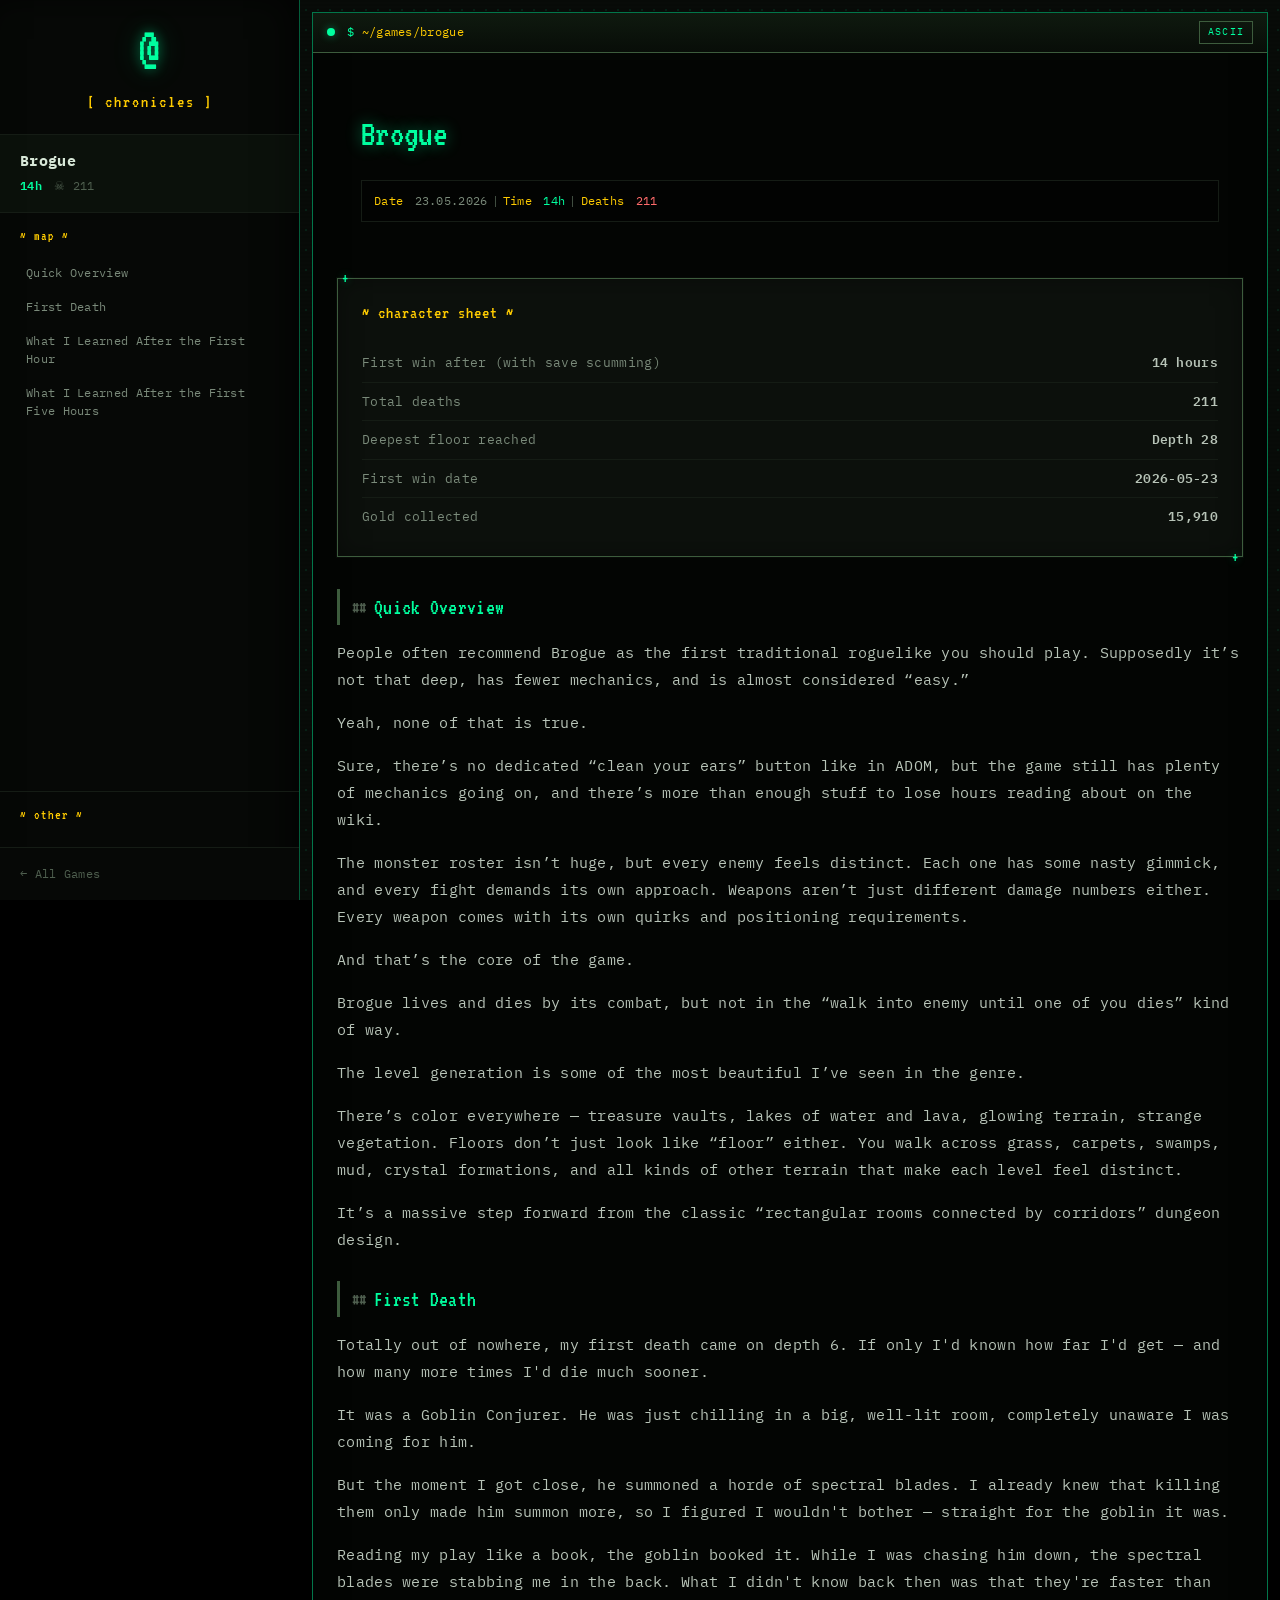
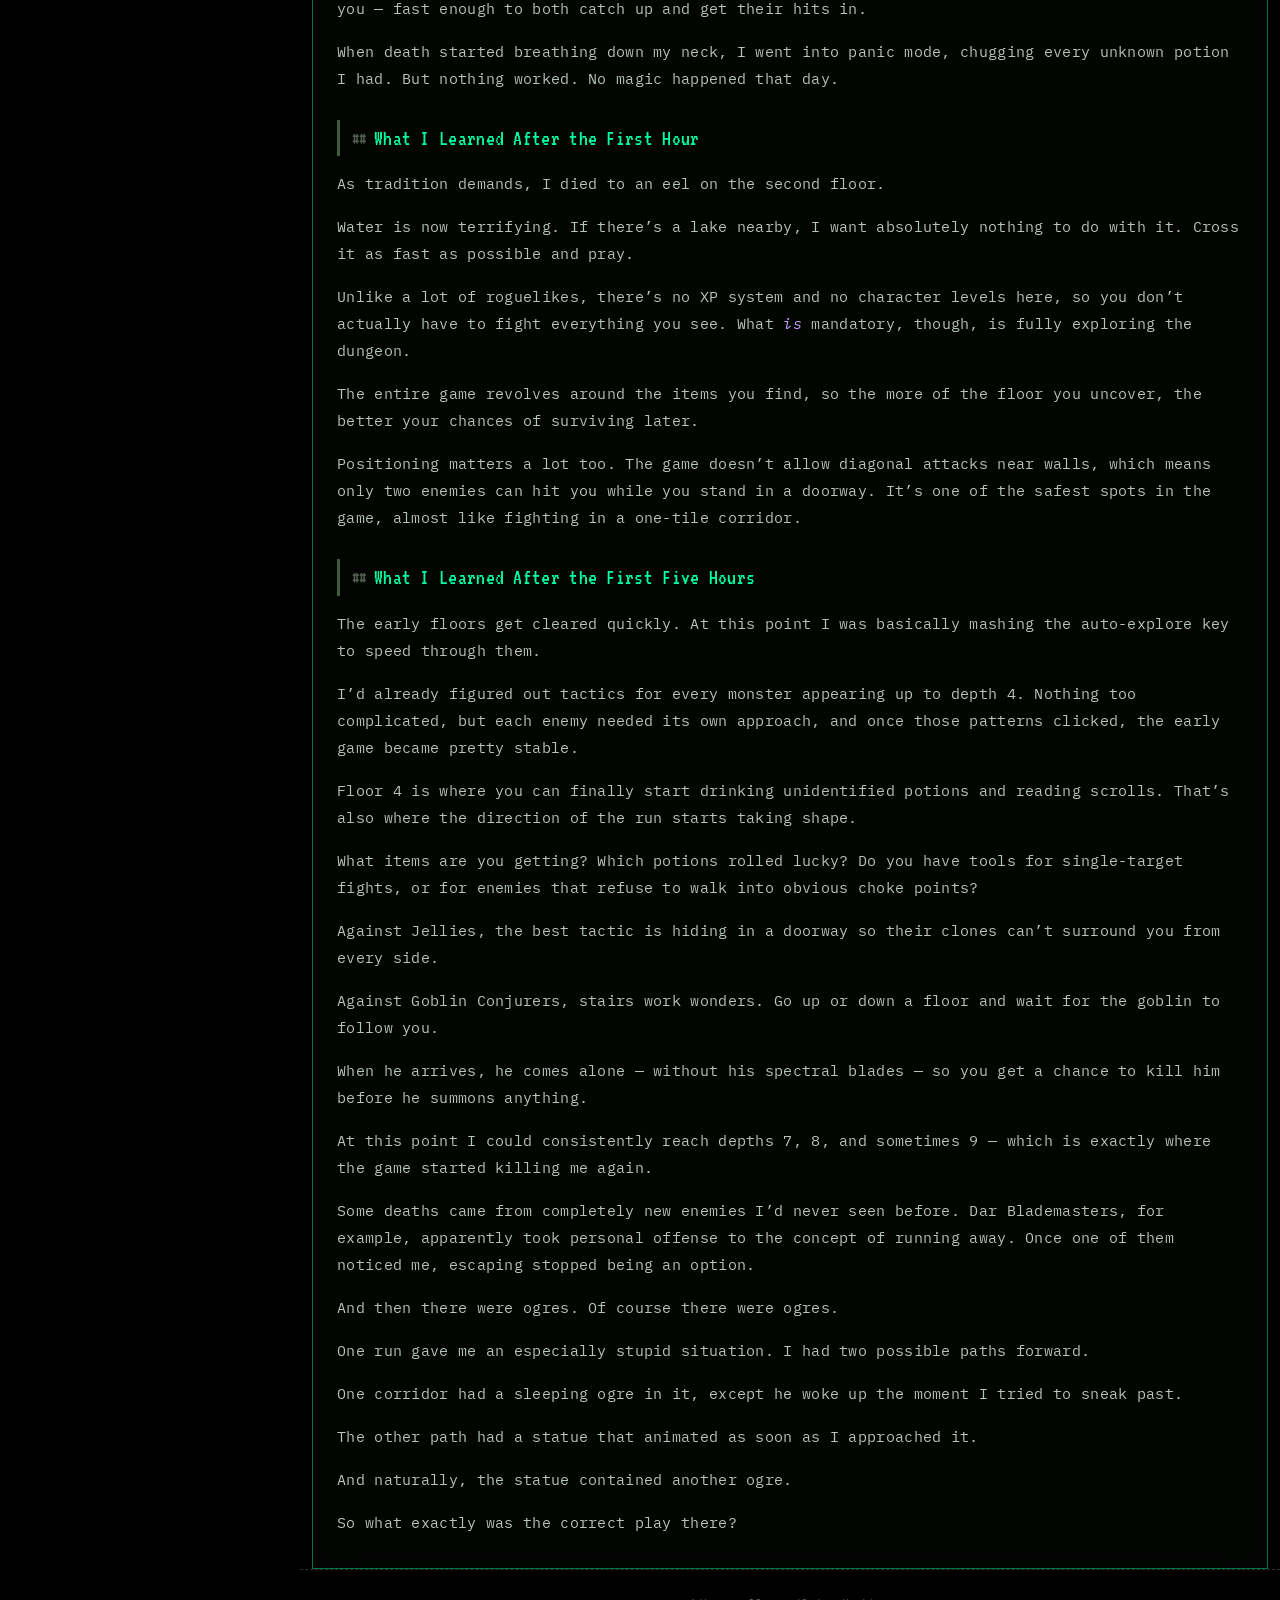
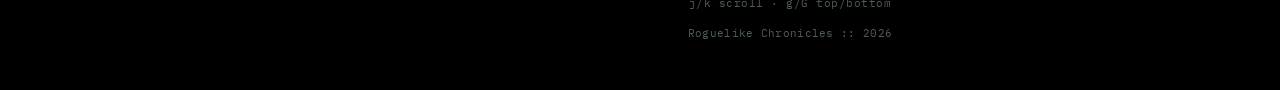
==== games/brogue.html @ bf222cfb "deploy: 959179154bfef18f6822311f9e8035ecf677b3e8" ====
<!DOCTYPE html>
<html lang="en">
<head>
  <meta charset="UTF-8">
  <meta name="viewport" content="width=device-width, initial-scale=1.0">
  <title>Brogue — Roguelike Chronicles</title>
  <link rel="stylesheet" href="https://fonts.googleapis.com/css2?family=IBM+Plex+Mono:wght@400;500;600&family=VT323&display=swap">
  <script async src="https://www.googletagmanager.com/gtag/js?id=G-BKC3J0J8XS"></script>
  <script>
    window.dataLayer = window.dataLayer || [];
    function gtag(){dataLayer.push(arguments);}
    gtag('js', new Date());
    gtag('config', 'G-BKC3J0J8XS');
  </script>
  <style>
/* =============================================
   Roguelike Chronicles — terminal / ASCII theme
   ============================================= */

:root {
  --bg-primary: #080b08;
  --bg-secondary: #0f140f;
  --bg-sidebar: #060806;
  --bg-card: #0c100c;
  --bg-hover: #141a14;
  --bg-active: #101510;

  --phosphor-green: #00ff9f;
  --phosphor-amber: #ffcc00;
  --phosphor-red: #ff6b6b;
  --phosphor-cyan: #5ee7ff;
  --phosphor-purple: #c9a0ff;

  --accent-green: var(--phosphor-green);
  --accent-amber: var(--phosphor-amber);
  --accent-red: var(--phosphor-red);
  --accent-cyan: var(--phosphor-cyan);
  --accent-purple: var(--phosphor-purple);

  --text-primary: #b8c4b8;
  --text-secondary: #7a8a7a;
  --text-muted: #4f5f4f;
  --text-bright: #d8e8d8;

  --border-color: #2a3a2a;
  --border-bright: #3d5c3d;
  --border-subtle: #151c15;

  --floor-dot: rgba(0, 255, 159, 0.09);
  --glow-green: rgba(0, 255, 159, 0.45);
  --glow-amber: rgba(255, 204, 0, 0.35);

  --font-mono: 'IBM Plex Mono', 'Courier New', Courier, monospace;
  --font-terminal: 'VT323', 'Courier New', Courier, monospace;

  --sidebar-width: 300px;
}

*, *::before, *::after { box-sizing: border-box; }

html { scroll-behavior: smooth; }

body.roguelike-terminal {
  margin: 0;
  padding: 0;
  background: #000;
  color: var(--text-primary);
  font-family: var(--font-mono);
  font-size: 15px;
  line-height: 1.65;
  letter-spacing: 0.02em;
  min-height: 100vh;
  overflow-x: hidden;
}

/* Тайловый пол «.» на фоне основной области */
.dungeon-floor {
  position: fixed;
  inset: 0;
  left: var(--sidebar-width);
  pointer-events: none;
  z-index: 0;
  background-color: var(--bg-primary);
  background-image: radial-gradient(circle, var(--floor-dot) 1px, transparent 1px);
  background-size: 12px 20px;
}

.crt-scanlines {
  position: fixed;
  inset: 0;
  left: var(--sidebar-width);
  pointer-events: none;
  z-index: 1;
  opacity: 0.07;
  background: repeating-linear-gradient(
    0deg,
    transparent,
    transparent 2px,
    rgba(0, 0, 0, 0.45) 2px,
    rgba(0, 0, 0, 0.45) 4px
  );
}

@media (prefers-reduced-motion: reduce) {
  .crt-scanlines { display: none; }
}

a {
  color: var(--accent-green);
  text-decoration: none;
  transition: color 0.2s ease;
}

a:hover { color: var(--accent-cyan); text-decoration: underline; }

::selection {
  background: rgba(126, 231, 135, 0.25);
  color: var(--text-bright);
}

:focus-visible {
  outline: 2px solid var(--accent-green);
  outline-offset: 2px;
}

.app {
  position: relative;
  z-index: 2;
  display: flex;
  min-height: 100vh;
}

/* ═══ Главный «экран терминала» ═══ */
.terminal-screen {
  flex: 1;
  align-self: stretch;
  display: flex;
  flex-direction: column;
  margin: 12px 12px 0;
  width: auto;
  max-width: none;
  border: 1px solid rgba(0, 255, 159, 0.45);
  box-shadow:
    inset 0 0 32px rgba(0, 0, 0, 0.55);
  background: #030503;
}

.terminal-titlebar {
  display: flex;
  align-items: center;
  gap: 12px;
  padding: 8px 14px;
  background: linear-gradient(180deg, #0f1a0f 0%, #080d08 100%);
  border-bottom: 1px solid var(--border-bright);
  font-family: var(--font-mono);
  font-size: 12px;
  color: var(--text-secondary);
}

.tb-led {
  width: 8px;
  height: 8px;
  border-radius: 50%;
  background: var(--phosphor-green);
  box-shadow: 0 0 8px var(--glow-green);
  flex-shrink: 0;
}

.tb-title {
  flex: 1;
  color: var(--phosphor-amber);
  white-space: nowrap;
  overflow: hidden;
  text-overflow: ellipsis;
}

.tb-title::before {
  content: '$ ';
  color: var(--phosphor-green);
}

.tb-tag {
  padding: 2px 8px;
  border: 1px solid var(--border-bright);
  color: var(--phosphor-green);
  font-size: 10px;
  letter-spacing: 0.12em;
  text-transform: uppercase;
}

.terminal-body {
  flex: 1;
  padding: 0;
  overflow: hidden;
}

/* Вложенные панели (карточки, статы) */
.terminal-panel {
  position: relative;
  background: var(--bg-card);
  border: 1px solid var(--border-bright);
  border-radius: 0;
  box-shadow:
    inset 0 0 24px rgba(0, 0, 0, 0.35),
    0 0 0 1px var(--bg-primary);
}

.terminal-panel::before,
.terminal-panel::after {
  position: absolute;
  font-family: var(--font-terminal);
  font-size: 16px;
  line-height: 1;
  color: var(--accent-green);
  text-shadow: 0 0 8px var(--glow-green);
  pointer-events: none;
  user-select: none;
}

.terminal-panel::before {
  content: '+';
  top: -1px;
  left: 4px;
  transform: translateY(-50%);
}

.terminal-panel::after {
  content: '+';
  bottom: -1px;
  right: 4px;
  transform: translateY(50%);
}

/* =============================================
   SIDEBAR
   ============================================= */

.sidebar {
  width: var(--sidebar-width);
  min-height: 100vh;
  background: var(--bg-sidebar);
  border-right: 1px solid rgba(0, 255, 159, 0.35);
  box-shadow: inset -12px 0 32px rgba(0, 0, 0, 0.55);
  display: flex;
  flex-direction: column;
  position: fixed;
  top: 0;
  left: 0;
  bottom: 0;
  z-index: 100;
  overflow-y: auto;
  overflow-x: hidden;
  min-width: 0;
}

/* Flex-дети не должны раздувать сайдбар по ширине */
.sidebar > * {
  min-width: 0;
  max-width: 100%;
}

.sidebar::-webkit-scrollbar { width: 4px; }
.sidebar::-webkit-scrollbar-track { background: transparent; }
.sidebar::-webkit-scrollbar-thumb { background: var(--border-color); border-radius: 2px; }

/* Sidebar Header */
.sidebar-header {
  padding: 24px 20px 16px;
  border-bottom: 1px solid var(--border-subtle);
  text-align: center;
}

.logo {
  display: inline-flex;
  align-items: center;
  justify-content: center;
  width: 1.2em;
  font-family: var(--font-terminal);
  font-size: 56px;
  font-weight: 400;
  color: var(--phosphor-green);
  text-decoration: none;
  line-height: 1;
  text-shadow:
    0 0 12px var(--glow-green),
    0 0 28px rgba(0, 255, 159, 0.25);
  transition: all 0.3s ease;
  cursor: pointer;
  user-select: none;
  -webkit-user-select: none;
  -webkit-user-drag: none;
  caret-color: transparent;
}

.logo:hover {
  color: var(--accent-cyan);
  text-shadow: 0 0 30px rgba(86, 212, 221, 0.5);
  text-decoration: none;
  transform: scale(1.05);
}

.subtitle {
  font-family: var(--font-terminal);
  font-size: 18px;
  color: var(--phosphor-amber);
  margin-top: 8px;
  letter-spacing: 2px;
  overflow-wrap: break-word;
}

/* =============================================
   SIDEBAR: CURRENT GAME (on game pages)
   ============================================= */

.sidebar-current-game {
  padding: 16px 20px;
  border-bottom: 1px solid var(--border-subtle);
  background: rgba(126, 231, 135, 0.04);
}

.current-game-title {
  font-size: 15px;
  font-weight: 700;
  color: var(--text-bright);
  margin-bottom: 6px;
  line-height: 1.3;
}

.current-game-meta {
  display: flex;
  align-items: center;
  gap: 12px;
  font-size: 12px;
}

.current-game-hours {
  font-weight: 600;
  font-variant-numeric: tabular-nums;
}

.current-game-hours.time-short { color: var(--accent-green); }
.current-game-hours.time-medium { color: var(--accent-amber); }
.current-game-hours.time-long { color: var(--accent-red); }

.current-game-deaths {
  color: var(--text-muted);
  font-variant-numeric: tabular-nums;
}

/* =============================================
   SIDEBAR: TABLE OF CONTENTS
   ============================================= */

.sidebar-toc {
  flex: 1;
  padding: 12px 0;
  min-height: 0;
  overflow-x: hidden;
}

.toc-label,
.other-games-label,
.all-games-label {
  padding: 0 20px;
  font-family: var(--font-terminal);
  font-size: 14px;
  color: var(--accent-amber);
  letter-spacing: 1px;
  margin-bottom: 8px;
}

.sidebar-toc ul,
.sidebar-other-games ul,
.sidebar-all-games ul {
  list-style: none;
  margin: 0;
  padding: 0;
}

.toc-link {
  display: block;
  padding: 8px 20px 8px 24px;
  color: var(--text-secondary);
  text-decoration: none;
  font-size: 12px;
  line-height: 1.5;
  border-left: 2px solid transparent;
  transition: all 0.2s ease;
  position: relative;
  overflow-wrap: break-word;
  word-break: break-word;
}

.toc-link::before {
  content: '>';
  position: absolute;
  left: 10px;
  opacity: 0;
  color: var(--accent-green);
  font-size: 11px;
  font-family: var(--font-terminal);
  transition: opacity 0.2s ease;
}

.toc-link:hover {
  background: var(--bg-hover);
  color: var(--text-primary);
  text-decoration: none;
}

.toc-link:hover::before { opacity: 0.5; }

.toc-link.active {
  background: var(--bg-hover);
  color: var(--accent-green);
  border-left-color: var(--accent-green);
}

.toc-link.active::before { opacity: 1; }

/* =============================================
   SIDEBAR: OTHER GAMES
   ============================================= */

.sidebar-other-games {
  padding: 12px 0;
  border-top: 1px solid var(--border-subtle);
  overflow-x: hidden;
}

.nav-game-link {
  display: flex;
  align-items: center;
  justify-content: space-between;
  gap: 8px;
  padding: 8px 20px;
  color: var(--text-secondary);
  text-decoration: none;
  font-size: 12px;
  transition: all 0.2s ease;
  border-left: 2px solid transparent;
  min-width: 0;
  max-width: 100%;
}

.nav-game-link:hover {
  background: var(--bg-hover);
  color: var(--text-primary);
  text-decoration: none;
}

.nav-game-title {
  flex: 1;
  min-width: 0;
  overflow: hidden;
  text-overflow: ellipsis;
  white-space: nowrap;
}

.nav-game-hours {
  flex-shrink: 0;
  font-size: 11px;
  color: var(--text-muted);
  font-variant-numeric: tabular-nums;
}

/* =============================================
   SIDEBAR: ALL GAMES (index page)
   ============================================= */

.sidebar-all-games {
  flex: 1;
  padding: 12px 0;
  min-height: 0;
  overflow-x: hidden;
}

.nav-game-link::before {
  content: '· ';
  color: var(--text-muted);
  font-family: var(--font-terminal);
}

.nav-game-link:hover::before {
  content: '> ';
  color: var(--accent-green);
}

/* =============================================
   SIDEBAR FOOTER
   ============================================= */

.sidebar-footer {
  padding: 16px 20px;
  border-top: 1px solid var(--border-subtle);
  background: var(--bg-sidebar);
}

.back-link {
  display: block;
  color: var(--text-muted);
  font-size: 12px;
  transition: color 0.2s ease;
}

.back-link:hover {
  color: var(--accent-green);
  text-decoration: none;
}

.total-hours {
  display: flex;
  align-items: center;
  justify-content: space-between;
  font-size: 12px;
  flex-wrap: wrap;
  gap: 4px;
}

.total-label {
  color: var(--text-muted);
  text-transform: uppercase;
  letter-spacing: 1px;
}

.total-value {
  color: var(--accent-amber);
  font-weight: 600;
  font-variant-numeric: tabular-nums;
}

.total-deaths {
  color: var(--text-muted);
  font-size: 11px;
  margin-left: auto;
}

/* =============================================
   MAIN CONTENT
   ============================================= */

.main {
  flex: 1;
  margin-left: var(--sidebar-width);
  min-height: 100vh;
  min-width: 0;
  display: flex;
  flex-direction: column;
  align-items: stretch;
  padding-bottom: 16px;
}

/* =============================================
   INDEX PAGE
   ============================================= */

.main-index,
.main {
  background: transparent;
}

.index-container {
  width: 100%;
  padding: 28px 24px 32px;
}

.index-header {
  text-align: center;
  margin-bottom: 32px;
}

.hero-ascii {
  display: flex;
  flex-direction: column;
  align-items: center;
  gap: 16px;
  margin-bottom: 20px;
}

.ascii-dungeon {
  margin: 0;
  padding: 14px 16px;
  font-family: var(--font-mono);
  font-size: 12px;
  line-height: 1.2;
  white-space: pre;
  text-align: left;
  color: var(--text-muted);
  background: #000;
  border: 1px solid var(--border-bright);
  box-shadow: inset 0 0 20px rgba(0, 255, 159, 0.04);
}

.index-header h1 {
  font-family: var(--font-terminal);
  font-size: 42px;
  font-weight: 400;
  color: var(--phosphor-green);
  margin: 0;
  text-shadow: 0 0 16px var(--glow-green);
}

.index-subtitle {
  font-family: var(--font-terminal);
  font-size: 22px;
  color: var(--phosphor-amber);
  margin: 0 0 28px 0;
  text-shadow: 0 0 12px var(--glow-amber);
}

.section-heading {
  font-family: var(--font-terminal);
  font-size: 24px;
  font-weight: 400;
  color: var(--phosphor-amber);
  text-align: center;
  margin: 0 0 20px;
  letter-spacing: 2px;
  text-shadow: 0 0 10px var(--glow-amber);
}

.index-stats {
  display: flex;
  justify-content: center;
  gap: 32px;
}

.index-stat {
  text-align: center;
  padding: 12px 20px;
  border: 1px solid var(--border-subtle);
  background: rgba(0, 0, 0, 0.25);
  min-width: 88px;
}

.index-stat-value {
  display: block;
  font-family: var(--font-terminal);
  font-size: 40px;
  color: var(--accent-green);
  line-height: 1.1;
  text-shadow: 0 0 12px var(--glow-green);
}

.index-stat-label {
  font-family: var(--font-terminal);
  font-size: 14px;
  color: var(--accent-amber);
  letter-spacing: 1px;
}

/* Games Grid */
.games-grid {
  display: grid;
  grid-template-columns: 1fr;
  gap: 16px;
}

/* Game Card */
.game-card {
  display: block;
  padding: 24px;
  text-decoration: none;
  color: inherit;
  transition: all 0.25s ease;
  opacity: 0;
  transform: translateY(12px);
  animation: fadeInUp 0.5s ease forwards;
}

.game-card:nth-child(1) { animation-delay: 0.05s; }
.game-card:nth-child(2) { animation-delay: 0.1s; }
.game-card:nth-child(3) { animation-delay: 0.15s; }
.game-card:nth-child(4) { animation-delay: 0.2s; }
.game-card:nth-child(5) { animation-delay: 0.25s; }

@keyframes fadeInUp {
  to { opacity: 1; transform: translateY(0); }
}

.game-card:hover {
  border-color: var(--accent-green);
  box-shadow:
    inset 0 0 20px rgba(95, 207, 95, 0.06),
    0 0 12px rgba(95, 207, 95, 0.12);
  transform: translateY(-1px);
  text-decoration: none;
}

.game-card-header {
  display: flex;
  align-items: center;
  justify-content: space-between;
  margin-bottom: 8px;
}

.game-card-title {
  font-size: 18px;
  font-weight: 700;
  color: var(--text-bright);
  margin: 0;
}

.game-card-meta {
  display: flex;
  align-items: center;
  gap: 12px;
}

.game-card-hours {
  padding: 2px 8px;
  border: 1px solid var(--border-color);
  border-radius: 0;
  font-size: 11px;
  font-family: var(--font-terminal);
  font-weight: 600;
  font-variant-numeric: tabular-nums;
}

.game-card-hours.time-short {
  background: rgba(126, 231, 135, 0.1);
  color: var(--accent-green);
}

.game-card-hours.time-medium {
  background: rgba(255, 166, 87, 0.1);
  color: var(--accent-amber);
}

.game-card-hours.time-long {
  background: rgba(255, 123, 114, 0.15);
  color: var(--accent-red);
}

.game-card-deaths {
  font-size: 12px;
  color: var(--text-muted);
}

.game-card-date {
  font-size: 11px;
  color: var(--text-muted);
  margin-bottom: 12px;
}

.game-card-preview {
  font-size: 13px;
  color: var(--text-secondary);
  line-height: 1.7;
  margin: 0 0 16px 0;
}

.game-card-footer {
  display: flex;
  justify-content: flex-end;
}

.game-card-link {
  font-size: 12px;
  color: var(--accent-green);
  font-weight: 600;
}

.game-card:hover .game-card-link {
  color: var(--accent-cyan);
}

/* =============================================
   GAME PAGE
   ============================================= */

.article-page {
  width: 100%;
  padding: 28px 24px 16px;
}

.article-page-header {
  margin-bottom: 32px;
  padding: 24px;
}

.article-page-header h1 {
  font-family: var(--font-terminal);
  font-size: 36px;
  font-weight: 400;
  color: var(--accent-green);
  margin: 0 0 16px 0;
  text-shadow: 0 0 16px var(--glow-green);
}

/* Строка статуса в духе NetHack / Brogue */
.status-bar {
  display: flex;
  flex-wrap: wrap;
  align-items: center;
  gap: 8px 4px;
  padding: 10px 12px;
  font-family: var(--font-mono);
  font-size: 12px;
  background: rgba(0, 0, 0, 0.45);
  border: 1px solid var(--border-subtle);
  color: var(--text-secondary);
}

.status-key {
  color: var(--accent-amber);
  margin-right: 4px;
}

.status-sep {
  color: var(--text-muted);
  user-select: none;
}

.status-item.time-short { color: var(--accent-green); }
.status-item.time-medium { color: var(--accent-amber); }
.status-item.time-long { color: var(--accent-red); }
.status-item.status-danger { color: var(--accent-red); }

/* =============================================
   STATISTICS TABLE
   ============================================= */

.stats-section {
  margin-bottom: 32px;
  padding: 20px 24px;
}

.stats-title {
  font-family: var(--font-terminal);
  font-size: 18px;
  font-weight: 400;
  color: var(--accent-amber);
  margin: 0 0 16px 0;
  letter-spacing: 1px;
}

.stats-table {
  width: 100%;
  border-collapse: collapse;
  font-size: 13px;
}

.stats-table tbody tr {
  border-bottom: 1px solid var(--border-subtle);
}

.stats-table tbody tr:last-child {
  border-bottom: none;
}

.stat-metric {
  padding: 8px 0;
  color: var(--text-secondary);
  width: 45%;
}

.stat-value {
  padding: 8px 0;
  text-align: right;
  font-weight: 600;
  font-variant-numeric: tabular-nums;
}

.stat-value.val-normal { color: var(--text-primary); }
.stat-value.val-success { color: var(--accent-green); }
.stat-value.val-danger { color: var(--accent-red); }

/* =============================================
   ARTICLE CONTENT
   ============================================= */

.article-content {
  color: var(--text-primary);
}

.article-content h1 {
  font-size: 22px;
  color: var(--text-bright);
  margin: 32px 0 16px;
  padding-bottom: 8px;
  border-bottom: 1px solid var(--border-subtle);
  scroll-margin-top: 24px;
}

.article-content h2 {
  font-family: var(--font-terminal);
  font-size: 22px;
  font-weight: 400;
  color: var(--accent-green);
  margin: 28px 0 14px;
  scroll-margin-top: 24px;
  padding-left: 12px;
  border-left: 3px solid var(--border-bright);
}

.article-content h2::before {
  content: '## ';
  color: var(--text-muted);
  font-size: 0.85em;
}

.article-content h3 {
  font-size: 15px;
  color: var(--accent-amber);
  margin: 24px 0 12px;
  font-weight: 600;
}

.article-content h4 {
  font-size: 14px;
  color: var(--accent-cyan);
  margin: 20px 0 10px;
  font-weight: 600;
}

.article-content p {
  margin: 0 0 16px 0;
  line-height: 1.8;
}

.article-content strong { color: var(--text-bright); font-weight: 600; }
.article-content em { color: var(--accent-purple); font-style: italic; }

.article-content code {
  background: var(--bg-secondary);
  color: var(--accent-cyan);
  padding: 2px 6px;
  border-radius: 0;
  font-size: 13px;
  font-family: var(--font-mono);
  border: 1px solid var(--border-subtle);
}

.article-content pre {
  background: #040604;
  border: 1px solid var(--border-bright);
  border-radius: 0;
  padding: 16px 20px;
  margin: 20px 0;
  overflow-x: auto;
  box-shadow: inset 0 0 16px rgba(0, 0, 0, 0.5);
}

.article-content pre::before {
  content: ' ``` ';
  display: block;
  font-family: var(--font-terminal);
  font-size: 12px;
  color: var(--text-muted);
  margin-bottom: 8px;
  letter-spacing: 2px;
}

.article-content pre code {
  background: transparent;
  border: none;
  padding: 0;
  color: var(--text-primary);
  font-size: 13px;
  line-height: 1.6;
}

/* Блок цитаты — как строка message log */
.article-content blockquote {
  margin: 20px 0;
  padding: 12px 16px;
  border: none;
  border-left: 3px solid var(--accent-amber);
  background: rgba(0, 0, 0, 0.4);
  border-radius: 0;
  font-style: normal;
  color: var(--text-primary);
}

.article-content blockquote::before {
  content: '> ';
  color: var(--accent-amber);
  font-family: var(--font-terminal);
  font-size: 14px;
}

.article-content blockquote p { margin: 0; }

.article-content ul,
.article-content ol {
  margin: 16px 0;
  padding-left: 24px;
}

.article-content li { margin: 8px 0; }

.article-content ul {
  list-style: none;
  padding-left: 8px;
}

.article-content ul li::before {
  content: '· ';
  color: var(--accent-green);
  font-weight: bold;
}

.article-content ol li::marker {
  color: var(--accent-amber);
  font-family: var(--font-terminal);
}

.article-content img {
  max-width: 100%;
  height: auto;
  border-radius: 8px;
  border: 1px solid var(--border-color);
  margin: 20px 0;
}

.article-content hr {
  border: none;
  height: 1px;
  background: var(--border-color);
  margin: 32px 0;
  position: relative;
}

.article-content hr::after {
  content: '***';
  position: absolute;
  left: 50%;
  top: 50%;
  transform: translate(-50%, -50%);
  background: var(--bg-primary);
  padding: 0 16px;
  color: var(--text-muted);
  font-family: var(--font-mono);
  font-size: 12px;
  letter-spacing: 4px;
}

.article-content a {
  color: var(--accent-green);
  border-bottom: 1px dotted var(--accent-green);
  transition: all 0.2s ease;
}

.article-content a:hover {
  color: var(--accent-cyan);
  border-bottom-color: var(--accent-cyan);
}

/* Content tables (markdown tables in articles) */
.article-content table {
  width: 100%;
  border-collapse: collapse;
  margin: 20px 0;
  font-size: 13px;
  border: 1px solid var(--border-bright);
  border-radius: 0;
  overflow: hidden;
}

.article-content thead {
  background: var(--bg-secondary);
}

.article-content th {
  padding: 12px 16px;
  text-align: left;
  font-weight: 600;
  color: var(--accent-amber);
  border-bottom: 2px solid var(--border-color);
  font-size: 12px;
  text-transform: uppercase;
  letter-spacing: 0.5px;
}

.article-content td {
  padding: 10px 16px;
  border-bottom: 1px solid var(--border-subtle);
  color: var(--text-primary);
}

.article-content tbody tr:hover {
  background: rgba(126, 231, 135, 0.03);
}

.article-content tbody tr:last-child td {
  border-bottom: none;
}

/* =============================================
   SITE FOOTER
   ============================================= */

.site-footer {
  text-align: center;
  padding: 24px 32px 32px;
  color: var(--text-muted);
  font-size: 12px;
  border-top: 1px dashed var(--border-color);
  background: rgba(0, 0, 0, 0.25);
}

.footer-status {
  font-family: var(--font-terminal);
  font-size: 16px;
  color: var(--accent-amber);
  margin: 0 0 8px;
  animation: blink-more 1.2s step-end infinite;
}

@keyframes blink-more {
  50% { opacity: 0.35; }
}

@media (prefers-reduced-motion: reduce) {
  .footer-status { animation: none; }
}

.footer-hint {
  font-size: 11px;
  color: var(--text-muted);
  margin: 0 0 12px;
  letter-spacing: 0.5px;
}

.footer-copy {
  margin: 0;
  font-size: 11px;
}

.site-footer a {
  color: var(--text-secondary);
  border-bottom: 1px dotted var(--border-color);
}

.site-footer a:hover { color: var(--accent-green); }

/* =============================================
   MOBILE
   ============================================= */

@media (max-width: 768px) {
  :root { --sidebar-width: 100%; }

  .dungeon-floor,
  .crt-scanlines {
    left: 0;
  }

  .app { flex-direction: column; }

  .sidebar {
    position: relative;
    width: 100%;
    min-height: auto;
    max-height: 55vh;
    border-right: none;
    border-bottom: 1px solid var(--border-color);
  }

  .sidebar-header { padding: 16px; }
  .logo { font-size: 36px; }

  .main { margin-left: 0; }

  .terminal-screen {
    margin: 8px 8px 0;
  }

  .article-page,
  .index-container { padding: 20px 14px; }

  .ascii-dungeon { font-size: 10px; max-width: 100%; overflow-x: auto; }

  .index-stats { gap: 20px; }
  .index-stat-value { font-size: 28px; }
  .index-header h1 { font-size: 32px; }

  .article-page-header h1 { font-size: 22px; }

  .game-card { padding: 20px; }
  .game-card-header { flex-direction: column; align-items: flex-start; gap: 8px; }
}

  </style>
</head>
<body class="roguelike-terminal">
  <div class="dungeon-floor" aria-hidden="true"></div>
  <div class="crt-scanlines" aria-hidden="true"></div>
  <div class="app">
    <aside class="sidebar">
      <div class="sidebar-header">
        <a href="../index.html" class="logo" title="Roguelike Chronicles" aria-label="Roguelike Chronicles">@</a>
        <div class="subtitle">[ chronicles ]</div>
      </div>
      <div class="sidebar-current-game">
        <div class="current-game-title">Brogue</div>
        <div class="current-game-meta">
          <span class="current-game-hours time-short">14h</span>
          <span class="current-game-deaths">&#x2620; 211</span>
        </div>
      </div>
      <nav class="sidebar-toc">
        <div class="toc-label">~ map ~</div>
        <ul>
<li><a href="#quick-overview" class="toc-link" data-target="quick-overview">Quick Overview</a></li>
<li><a href="#first-death" class="toc-link" data-target="first-death">First Death</a></li>
<li><a href="#what-i-learned-after-the-first-hour" class="toc-link" data-target="what-i-learned-after-the-first-hour">What I Learned After the First Hour</a></li>
<li><a href="#what-i-learned-after-the-first-five-hours" class="toc-link" data-target="what-i-learned-after-the-first-five-hours">What I Learned After the First Five Hours</a></li>
        </ul>
      </nav>
      <nav class="sidebar-other-games">
        <div class="other-games-label">~ other ~</div>
        <ul>

        </ul>
      </nav>
      <div class="sidebar-footer">
        <a href="../index.html" class="back-link">&larr; All Games</a>
      </div>
    </aside>
    <main class="main">
      <div class="terminal-screen">
        <div class="terminal-titlebar">
          <span class="tb-led" aria-hidden="true"></span>
          <span class="tb-title">~/games/brogue</span>
          <span class="tb-tag">ASCII</span>
        </div>
        <div class="terminal-body">
      <div class="article-page">
        <header class="article-page-header">
          <h1>Brogue</h1>
          <div class="status-bar" role="status">
            <span class="status-item"><span class="status-key">Date</span> 23.05.2026</span>
            <span class="status-sep">|</span>
            <span class="status-item time-short"><span class="status-key">Time</span> 14h</span>
            <span class="status-sep">|</span>
            <span class="status-item status-danger"><span class="status-key">Deaths</span> 211</span>
          </div>
        </header>
        <div class="stats-section terminal-panel">
          <h2 class="stats-title">~ character sheet ~</h2>
<table class="stats-table">
<tbody>
<tr><td class="stat-metric">First win after (with save scumming)</td><td class="stat-value val-normal">14 hours</td></tr>
<tr><td class="stat-metric">Total deaths</td><td class="stat-value val-normal">211</td></tr>
<tr><td class="stat-metric">Deepest floor reached</td><td class="stat-value val-normal">Depth 28</td></tr>
<tr><td class="stat-metric">First win date</td><td class="stat-value val-normal">2026-05-23</td></tr>
<tr><td class="stat-metric">Gold collected</td><td class="stat-value val-normal">15,910</td></tr>
</tbody>
</table>
        </div>
        <div class="article-content">
<h2 id="quick-overview">Quick Overview</h2>

<p>People often recommend Brogue as the first traditional roguelike you should play. Supposedly it’s not that deep, has fewer mechanics, and is almost considered “easy.”</p>

<p>Yeah, none of that is true.</p>

<p>Sure, there’s no dedicated “clean your ears” button like in ADOM, but the game still has plenty of mechanics going on, and there’s more than enough stuff to lose hours reading about on the wiki.</p>

<p>The monster roster isn’t huge, but every enemy feels distinct. Each one has some nasty gimmick, and every fight demands its own approach. Weapons aren’t just different damage numbers either. Every weapon comes with its own quirks and positioning requirements.</p>

<p>And that’s the core of the game.</p>

<p>Brogue lives and dies by its combat, but not in the “walk into enemy until one of you dies” kind of way.</p>

<p>The level generation is some of the most beautiful I’ve seen in the genre.</p>

<p>There’s color everywhere — treasure vaults, lakes of water and lava, glowing terrain, strange vegetation. Floors don’t just look like “floor” either. You walk across grass, carpets, swamps, mud, crystal formations, and all kinds of other terrain that make each level feel distinct.</p>

<p>It’s a massive step forward from the classic “rectangular rooms connected by corridors” dungeon design.</p>

<h2 id="first-death">First Death</h2>

<p>Totally out of nowhere, my first death came on depth 6. If only I'd known how far I'd get — and how many more times I'd die much sooner.</p>

<p>It was a Goblin Conjurer. He was just chilling in a big, well-lit room, completely unaware I was coming for him.</p>

<p>But the moment I got close, he summoned a horde of spectral blades. I already knew that killing them only made him summon more, so I figured I wouldn't bother — straight for the goblin it was.</p>

<p>Reading my play like a book, the goblin booked it. While I was chasing him down, the spectral blades were stabbing me in the back. What I didn't know back then was that they're faster than you — fast enough to both catch up and get their hits in.</p>

<p>When death started breathing down my neck, I went into panic mode, chugging every unknown potion I had. But nothing worked. No magic happened that day.</p>

<h2 id="what-i-learned-after-the-first-hour">What I Learned After the First Hour</h2>

<p>As tradition demands, I died to an eel on the second floor.</p>

<p>Water is now terrifying. If there’s a lake nearby, I want absolutely nothing to do with it. Cross it as fast as possible and pray.</p>

<p>Unlike a lot of roguelikes, there’s no XP system and no character levels here, so you don’t actually have to fight everything you see. What <em>is</em> mandatory, though, is fully exploring the dungeon.</p>

<p>The entire game revolves around the items you find, so the more of the floor you uncover, the better your chances of surviving later.</p>

<p>Positioning matters a lot too. The game doesn’t allow diagonal attacks near walls, which means only two enemies can hit you while you stand in a doorway. It’s one of the safest spots in the game, almost like fighting in a one-tile corridor.</p>

<h2 id="what-i-learned-after-the-first-five-hours">What I Learned After the First Five Hours</h2>

<p>The early floors get cleared quickly. At this point I was basically mashing the auto-explore key to speed through them.</p>

<p>I’d already figured out tactics for every monster appearing up to depth 4. Nothing too complicated, but each enemy needed its own approach, and once those patterns clicked, the early game became pretty stable.</p>

<p>Floor 4 is where you can finally start drinking unidentified potions and reading scrolls. That’s also where the direction of the run starts taking shape.</p>

<p>What items are you getting? Which potions rolled lucky? Do you have tools for single-target fights, or for enemies that refuse to walk into obvious choke points?</p>

<p>Against Jellies, the best tactic is hiding in a doorway so their clones can’t surround you from every side.</p>

<p>Against Goblin Conjurers, stairs work wonders. Go up or down a floor and wait for the goblin to follow you.</p>

<p>When he arrives, he comes alone — without his spectral blades — so you get a chance to kill him before he summons anything.</p>

<p>At this point I could consistently reach depths 7, 8, and sometimes 9 — which is exactly where the game started killing me again.</p>

<p>Some deaths came from completely new enemies I’d never seen before. Dar Blademasters, for example, apparently took personal offense to the concept of running away. Once one of them noticed me, escaping stopped being an option.</p>

<p>And then there were ogres. Of course there were ogres.</p>

<p>One run gave me an especially stupid situation. I had two possible paths forward.</p>

<p>One corridor had a sleeping ogre in it, except he woke up the moment I tried to sneak past.</p>

<p>The other path had a statue that animated as soon as I approached it.</p>

<p>And naturally, the statue contained another ogre.</p>

<p>So what exactly was the correct play there?</p>
        </div>
        <div class="giscus">
          <script src="https://giscus.app/client.js"
                  data-repo="triplepointfive/roguelike-chronicles"
                  data-repo-id="R_kgDOSlrlag"
                  data-category="General"
                  data-category-id="DIC_kwDOSlrlas4C9rHT"
                  data-mapping="pathname"
                  data-strict="1"
                  data-reactions-enabled="1"
                  data-emit-metadata="0"
                  data-input-position="bottom"
                  data-theme="dark"
                  data-lang="en"
                  crossorigin="anonymous"
                  async>
          </script>
        </div>
      </div>
        </div>
      </div>
      <footer class="site-footer">
        <p class="footer-hint">j/k scroll · g/G top/bottom</p>
        <p class="footer-copy">Roguelike Chronicles :: 2026</p>
      </footer>
    </main>
  </div>
  <script>
/**
 * Roguelike Chronicles — Navigation & Scroll Spy
 * Handles table of contents highlighting and keyboard shortcuts
 */

(function() {
    'use strict';

    const tocLinks = document.querySelectorAll('.toc-link');
    const h2Elements = document.querySelectorAll('.article-content h2[id]');
    const sidebar = document.querySelector('.sidebar');
    const desktopSidebar = window.matchMedia('(min-width: 769px)');

    /**
     * Прокрутить пункт TOC только внутри сайдбара (не трогать window).
     * scrollIntoView() на мобилке тянет страницу к сайдбару вверху — отсюда «откат».
     */
    function scrollTocLinkInSidebar(link) {
        if (!sidebar || !desktopSidebar.matches) return;
        if (sidebar.scrollHeight <= sidebar.clientHeight) return;

        const linkRect = link.getBoundingClientRect();
        const sidebarRect = sidebar.getBoundingClientRect();

        if (linkRect.top < sidebarRect.top) {
            sidebar.scrollTop += linkRect.top - sidebarRect.top - 8;
        } else if (linkRect.bottom > sidebarRect.bottom) {
            sidebar.scrollTop += linkRect.bottom - sidebarRect.bottom + 8;
        }
    }

    /**
     * Update active TOC item based on scroll position
     */
    function updateActiveToc() {
        if (!h2Elements.length || !tocLinks.length) return;

        const scrollPos = window.scrollY + 80;

        let current = null;
        h2Elements.forEach(h2 => {
            const top = h2.getBoundingClientRect().top + window.scrollY;
            if (scrollPos >= top) {
                current = h2.id;
            }
        });

        tocLinks.forEach(link => {
            link.classList.remove('active');
            if (link.dataset.target === current) {
                link.classList.add('active');
                scrollTocLinkInSidebar(link);
            }
        });
    }

    /**
     * TOC link click — smooth scroll to section
     */
    tocLinks.forEach(link => {
        link.addEventListener('click', function(e) {
            const targetId = this.dataset.target;
            const target = document.getElementById(targetId);

            if (target) {
                e.preventDefault();
                const top = target.getBoundingClientRect().top + window.scrollY - 16;
                window.scrollTo({
                    top: top,
                    behavior: 'smooth'
                });
                history.pushState(null, null, '#' + targetId);
            }
        });
    });

    /**
     * Scroll spy
     */
    let scrollTimeout;
    window.addEventListener('scroll', function() {
        if (scrollTimeout) return;
        scrollTimeout = setTimeout(() => {
            updateActiveToc();
            scrollTimeout = null;
        }, 50);
    }, { passive: true });

    /**
     * Handle initial hash on page load
     */
    function handleHash() {
        const hash = window.location.hash.slice(1);
        if (hash) {
            const target = document.getElementById(hash);
            if (target) {
                setTimeout(() => {
                    const top = target.getBoundingClientRect().top + window.scrollY - 16;
                    window.scrollTo({ top: top, behavior: 'instant' });
                    updateActiveToc();
                }, 100);
            }
        }
    }
    handleHash();

    /**
     * Keyboard navigation (vim-style) — только не на сенсорных устройствах без клавиатуры
     */
    if (!window.matchMedia('(hover: none) and (pointer: coarse)').matches) {
        document.addEventListener('keydown', function(e) {
            if (e.target.tagName === 'INPUT' || e.target.tagName === 'TEXTAREA') return;

            switch(e.key) {
                case 'j':
                    e.preventDefault();
                    window.scrollBy({ top: 40, behavior: 'smooth' });
                    break;
                case 'k':
                    e.preventDefault();
                    window.scrollBy({ top: -40, behavior: 'smooth' });
                    break;
                case 'g':
                    e.preventDefault();
                    if (e.repeat) return;
                    if (window._gKeyPressed) {
                        window.scrollTo({ top: 0, behavior: 'smooth' });
                        window._gKeyPressed = false;
                    } else {
                        window._gKeyPressed = true;
                        setTimeout(() => { window._gKeyPressed = false; }, 400);
                    }
                    break;
                case 'G':
                    e.preventDefault();
                    window.scrollTo({
                        top: document.body.scrollHeight,
                        behavior: 'smooth'
                    });
                    break;
            }
        });
    }

    /**
     * Mobile sidebar — сворачивание секций по тапу на заголовок
     */
    if (window.innerWidth <= 768) {
        if (sidebar) {
            const toc = sidebar.querySelector('.sidebar-toc');
            const otherGames = sidebar.querySelector('.sidebar-other-games');
            const allGames = sidebar.querySelector('.sidebar-all-games');

            [toc, otherGames, allGames].forEach(section => {
                if (!section) return;
                const label = section.querySelector('.toc-label, .other-games-label, .all-games-label');
                const ul = section.querySelector('ul');
                if (label && ul) {
                    label.style.cursor = 'pointer';
                    label.addEventListener('click', () => {
                        ul.style.display = ul.style.display === 'none' ? 'block' : 'none';
                    });
                }
            });
        }
    }

})();

  </script>
</body>
</html>
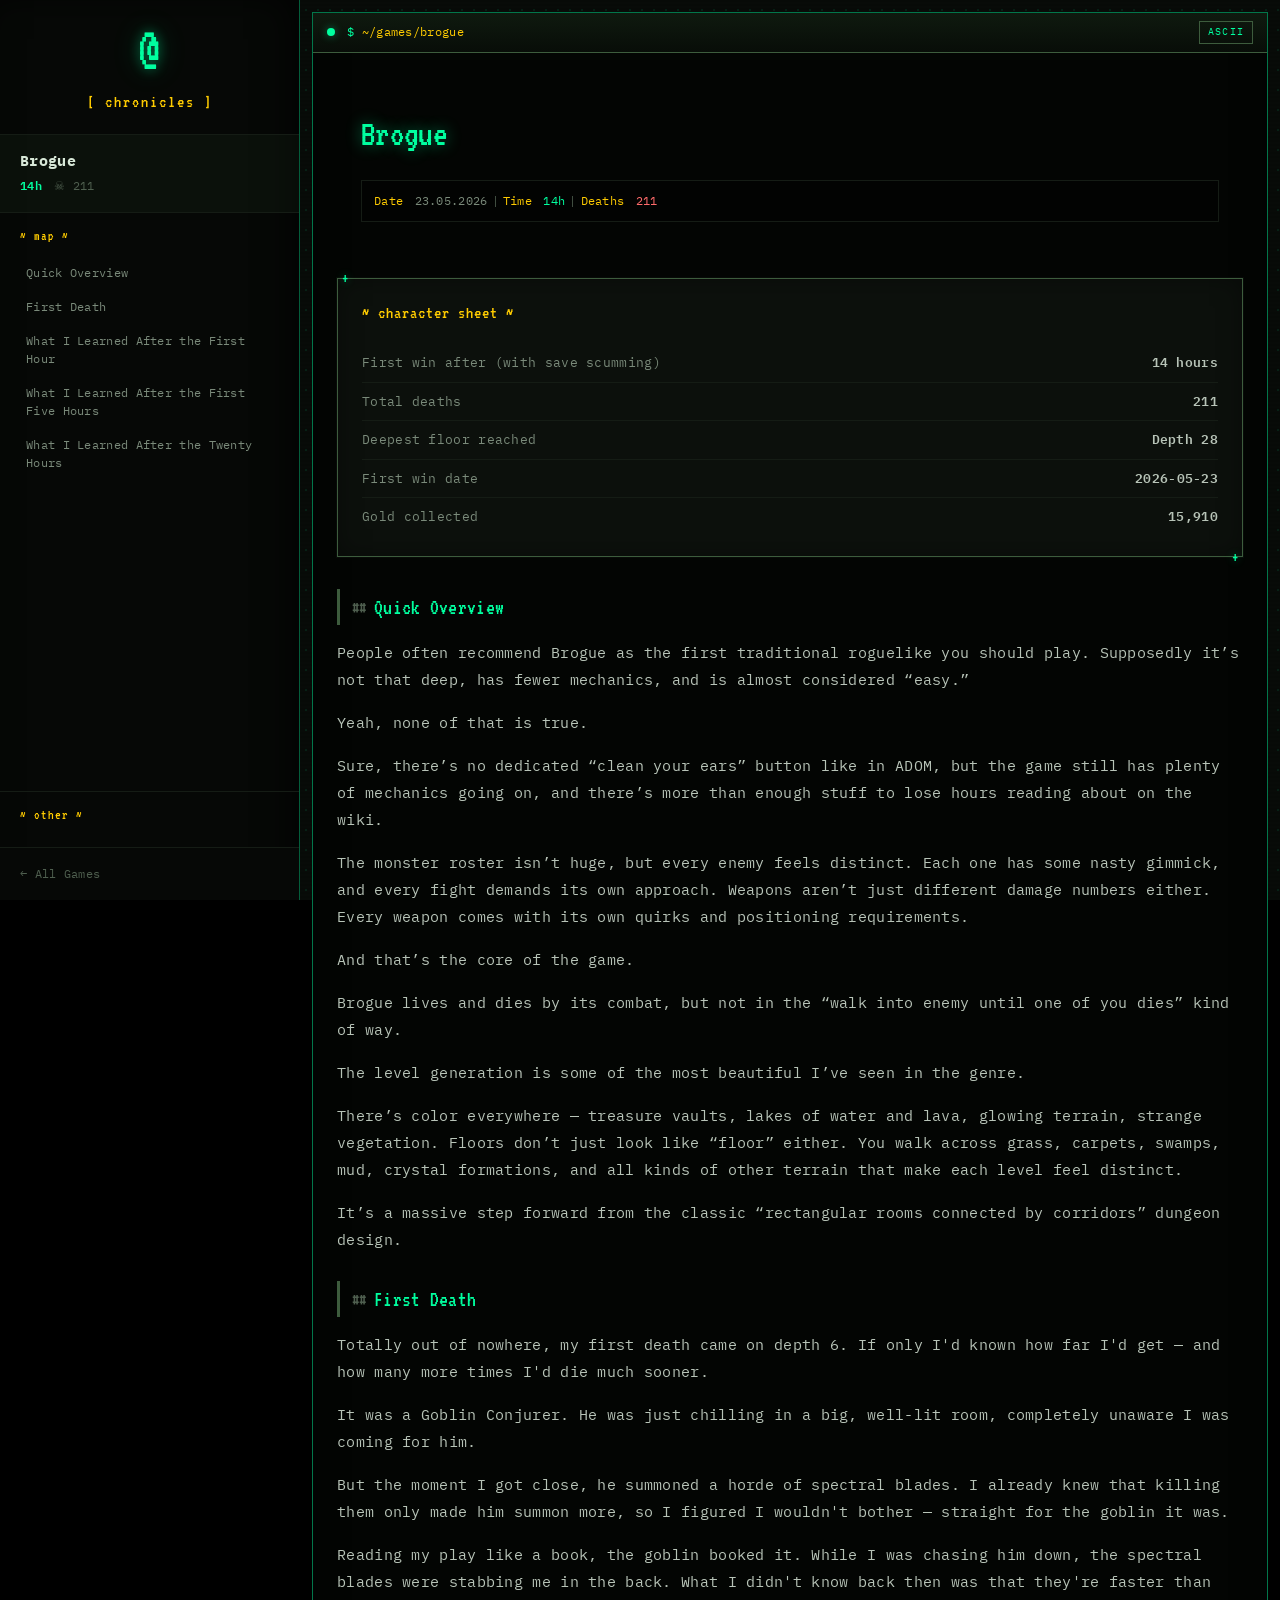
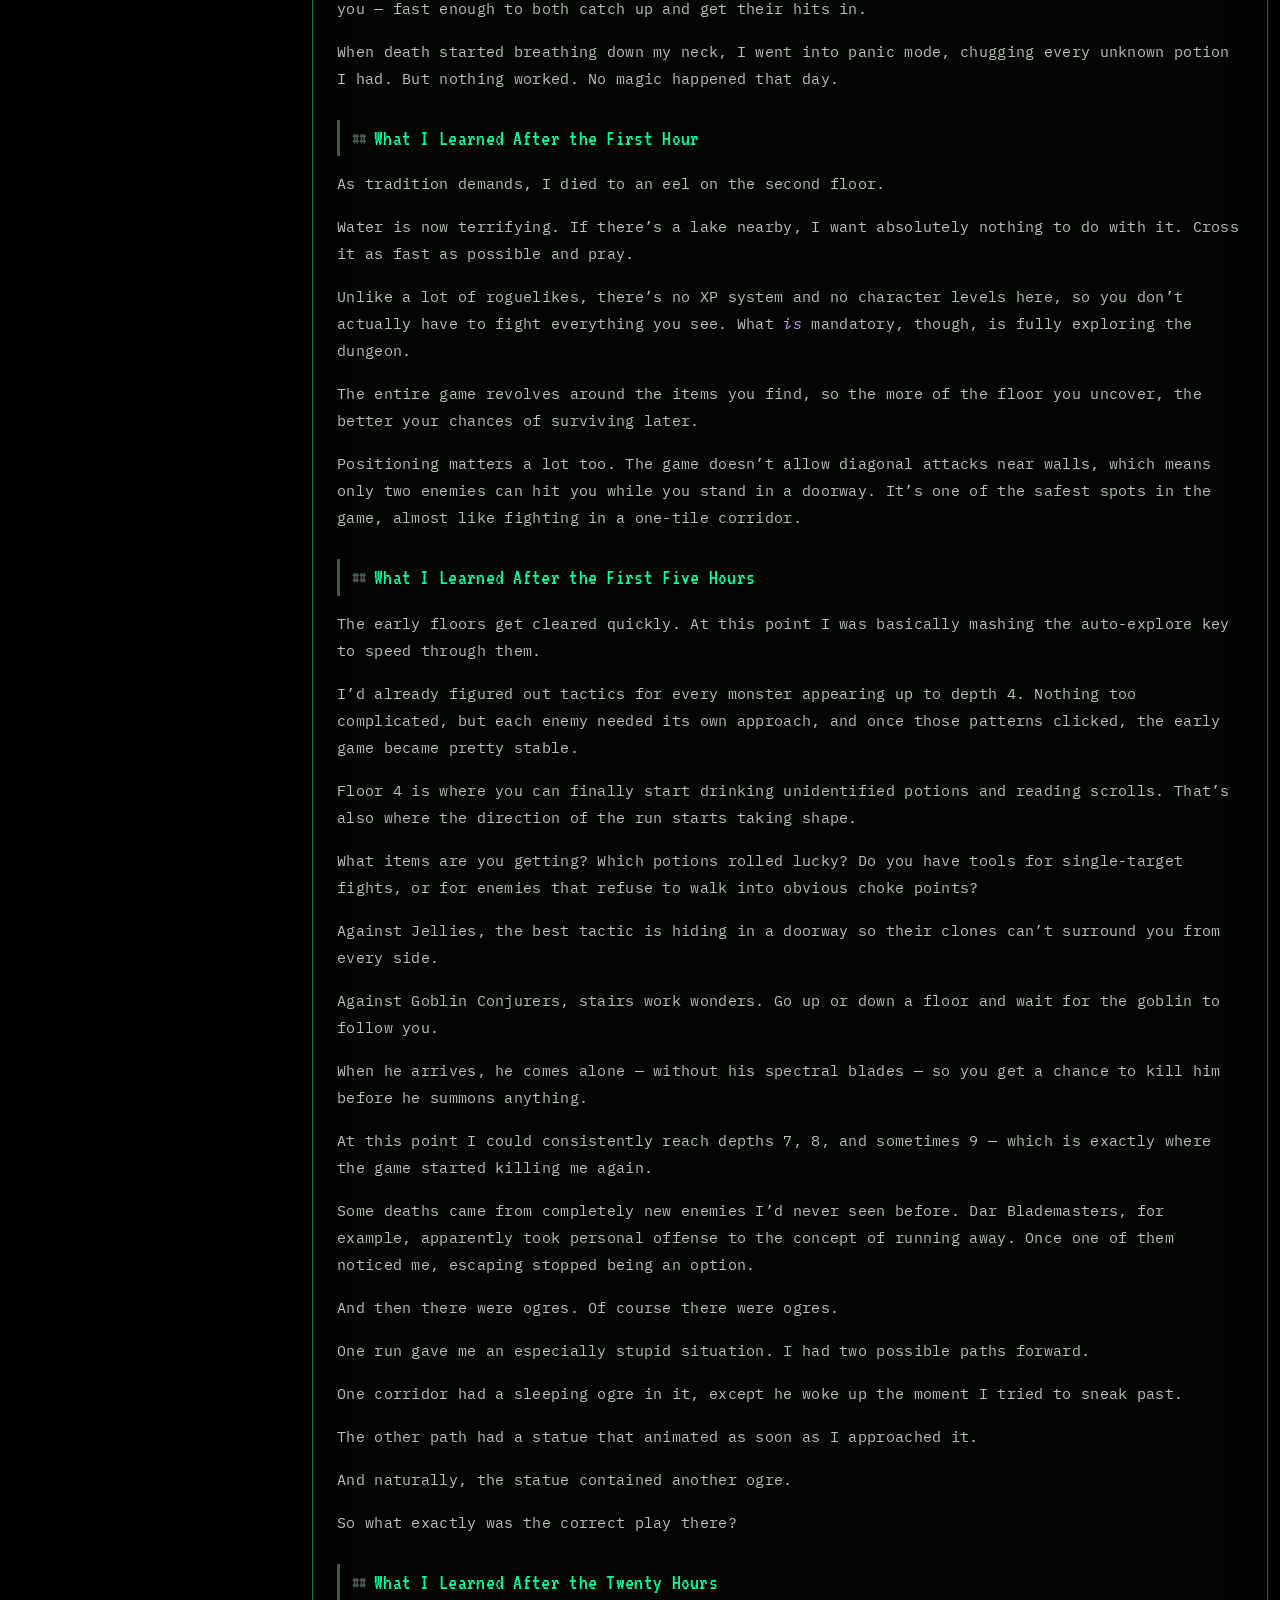
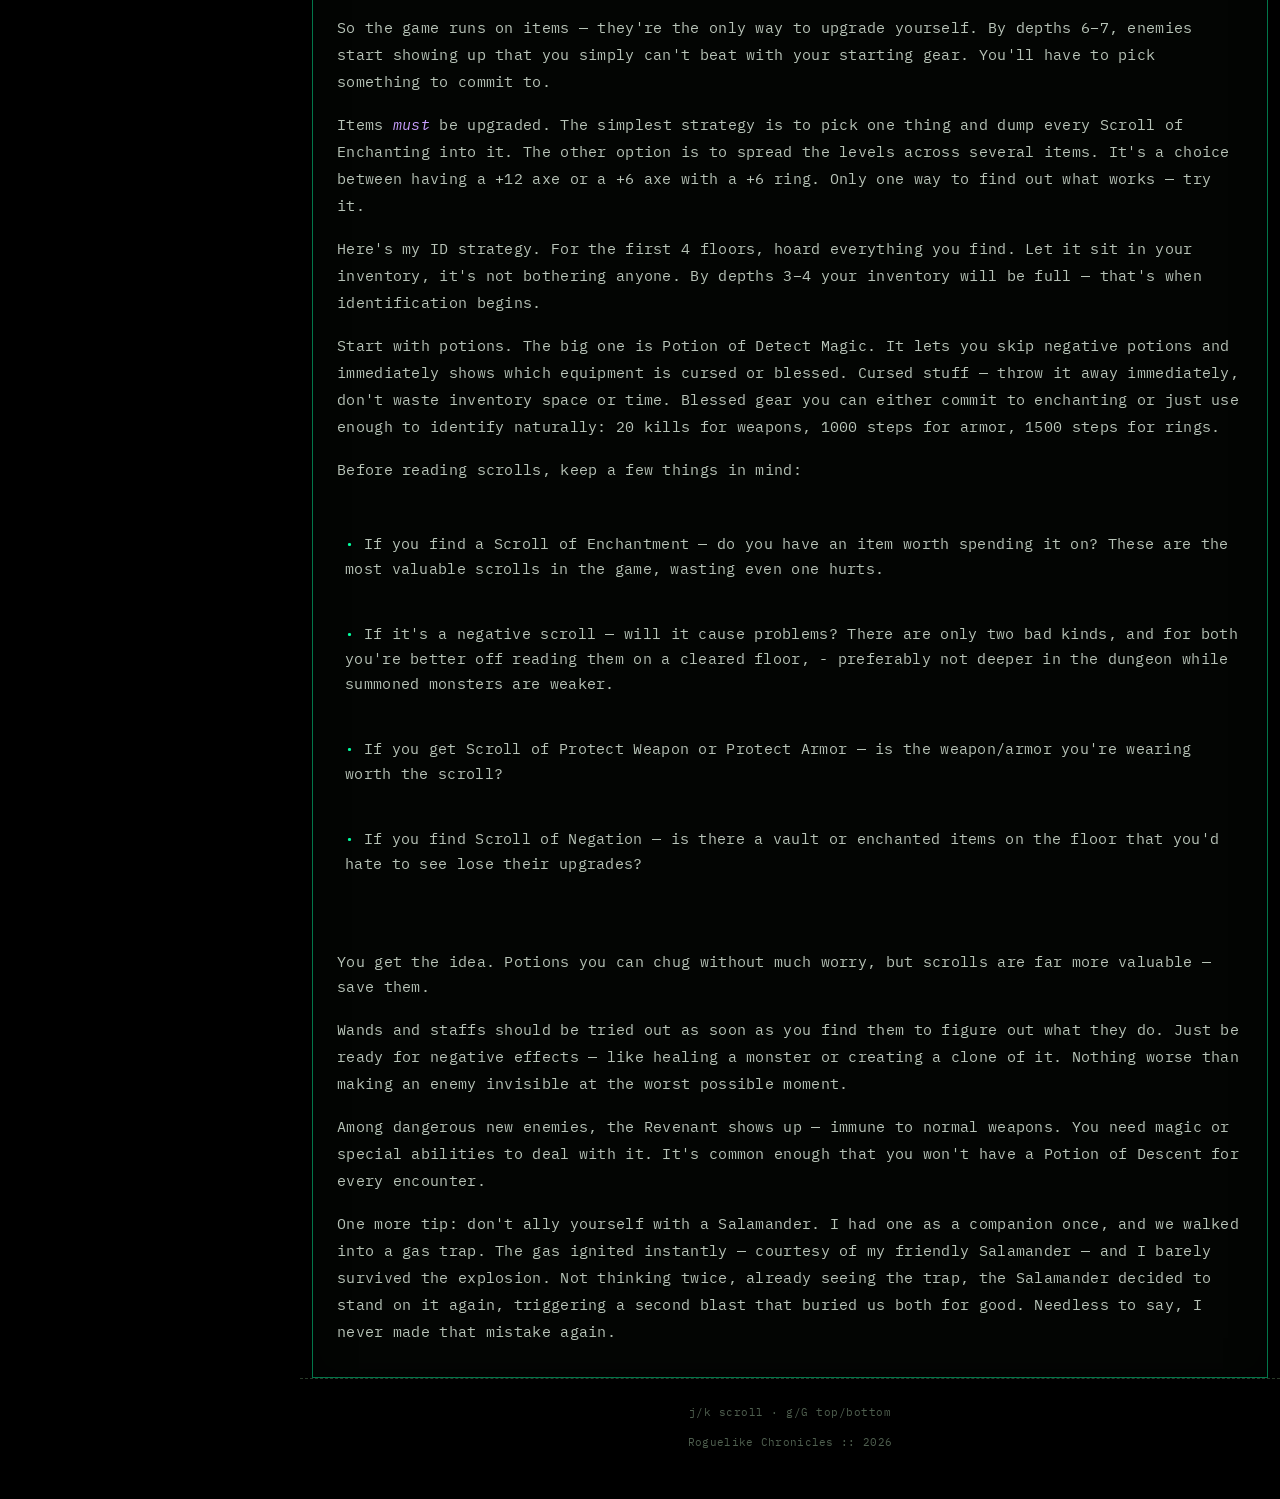
==== commit 8146259b: "deploy: cdd7f09194ee01b0b952d629ebeb8c412f3323fc" ====
--- a/games/brogue.html
+++ b/games/brogue.html
@@ -1207,6 +1207,7 @@
 <li><a href="#first-death" class="toc-link" data-target="first-death">First Death</a></li>
 <li><a href="#what-i-learned-after-the-first-hour" class="toc-link" data-target="what-i-learned-after-the-first-hour">What I Learned After the First Hour</a></li>
 <li><a href="#what-i-learned-after-the-first-five-hours" class="toc-link" data-target="what-i-learned-after-the-first-five-hours">What I Learned After the First Five Hours</a></li>
+<li><a href="#what-i-learned-after-the-twenty-hours" class="toc-link" data-target="what-i-learned-after-the-twenty-hours">What I Learned After the Twenty Hours</a></li>
         </ul>
       </nav>
       <nav class="sidebar-other-games">
@@ -1326,6 +1327,31 @@
 <p>And naturally, the statue contained another ogre.</p>
 
 <p>So what exactly was the correct play there?</p>
+
+<h2 id="what-i-learned-after-the-twenty-hours">What I Learned After the Twenty Hours</h2>
+
+<p>So the game runs on items — they're the only way to upgrade yourself. By depths 6–7, enemies start showing up that you simply can't beat with your starting gear. You'll have to pick something to commit to.</p>
+
+<p>Items <em>must</em> be upgraded. The simplest strategy is to pick one thing and dump every Scroll of Enchanting into it. The other option is to spread the levels across several items. It's a choice between having a +12 axe or a +6 axe with a +6 ring. Only one way to find out what works — try it.</p>
+
+<p>Here's my ID strategy. For the first 4 floors, hoard everything you find. Let it sit in your inventory, it's not bothering anyone. By depths 3–4 your inventory will be full — that's when identification begins.</p>
+
+<p>Start with potions. The big one is Potion of Detect Magic. It lets you skip negative potions and immediately shows which equipment is cursed or blessed. Cursed stuff — throw it away immediately, don't waste inventory space or time. Blessed gear you can either commit to enchanting or just use enough to identify naturally: 20 kills for weapons, 1000 steps for armor, 1500 steps for rings.</p>
+
+<p>Before reading scrolls, keep a few things in mind:<br>
+<ul><br>
+<li>If you find a Scroll of Enchantment — do you have an item worth spending it on? These are the most valuable scrolls in the game, wasting even one hurts.</li><br>
+<li>If it's a negative scroll — will it cause problems? There are only two bad kinds, and for both you're better off reading them on a cleared floor, - preferably not deeper in the dungeon while summoned monsters are weaker.</li><br>
+<li>If you get Scroll of Protect Weapon or Protect Armor — is the weapon/armor you're wearing worth the scroll?</li><br>
+<li>If you find Scroll of Negation — is there a vault or enchanted items on the floor that you'd hate to see lose their upgrades?</li><br>
+</ul><br>
+You get the idea. Potions you can chug without much worry, but scrolls are far more valuable — save them.</p>
+
+<p>Wands and staffs should be tried out as soon as you find them to figure out what they do. Just be ready for negative effects — like healing a monster or creating a clone of it. Nothing worse than making an enemy invisible at the worst possible moment.</p>
+
+<p>Among dangerous new enemies, the Revenant shows up — immune to normal weapons. You need magic or special abilities to deal with it. It's common enough that you won't have a Potion of Descent for every encounter.</p>
+
+<p>One more tip: don't ally yourself with a Salamander. I had one as a companion once, and we walked into a gas trap. The gas ignited instantly — courtesy of my friendly Salamander — and I barely survived the explosion. Not thinking twice, already seeing the trap, the Salamander decided to stand on it again, triggering a second blast that buried us both for good. Needless to say, I never made that mistake again.</p>
         </div>
         <div class="giscus">
           <script src="https://giscus.app/client.js"
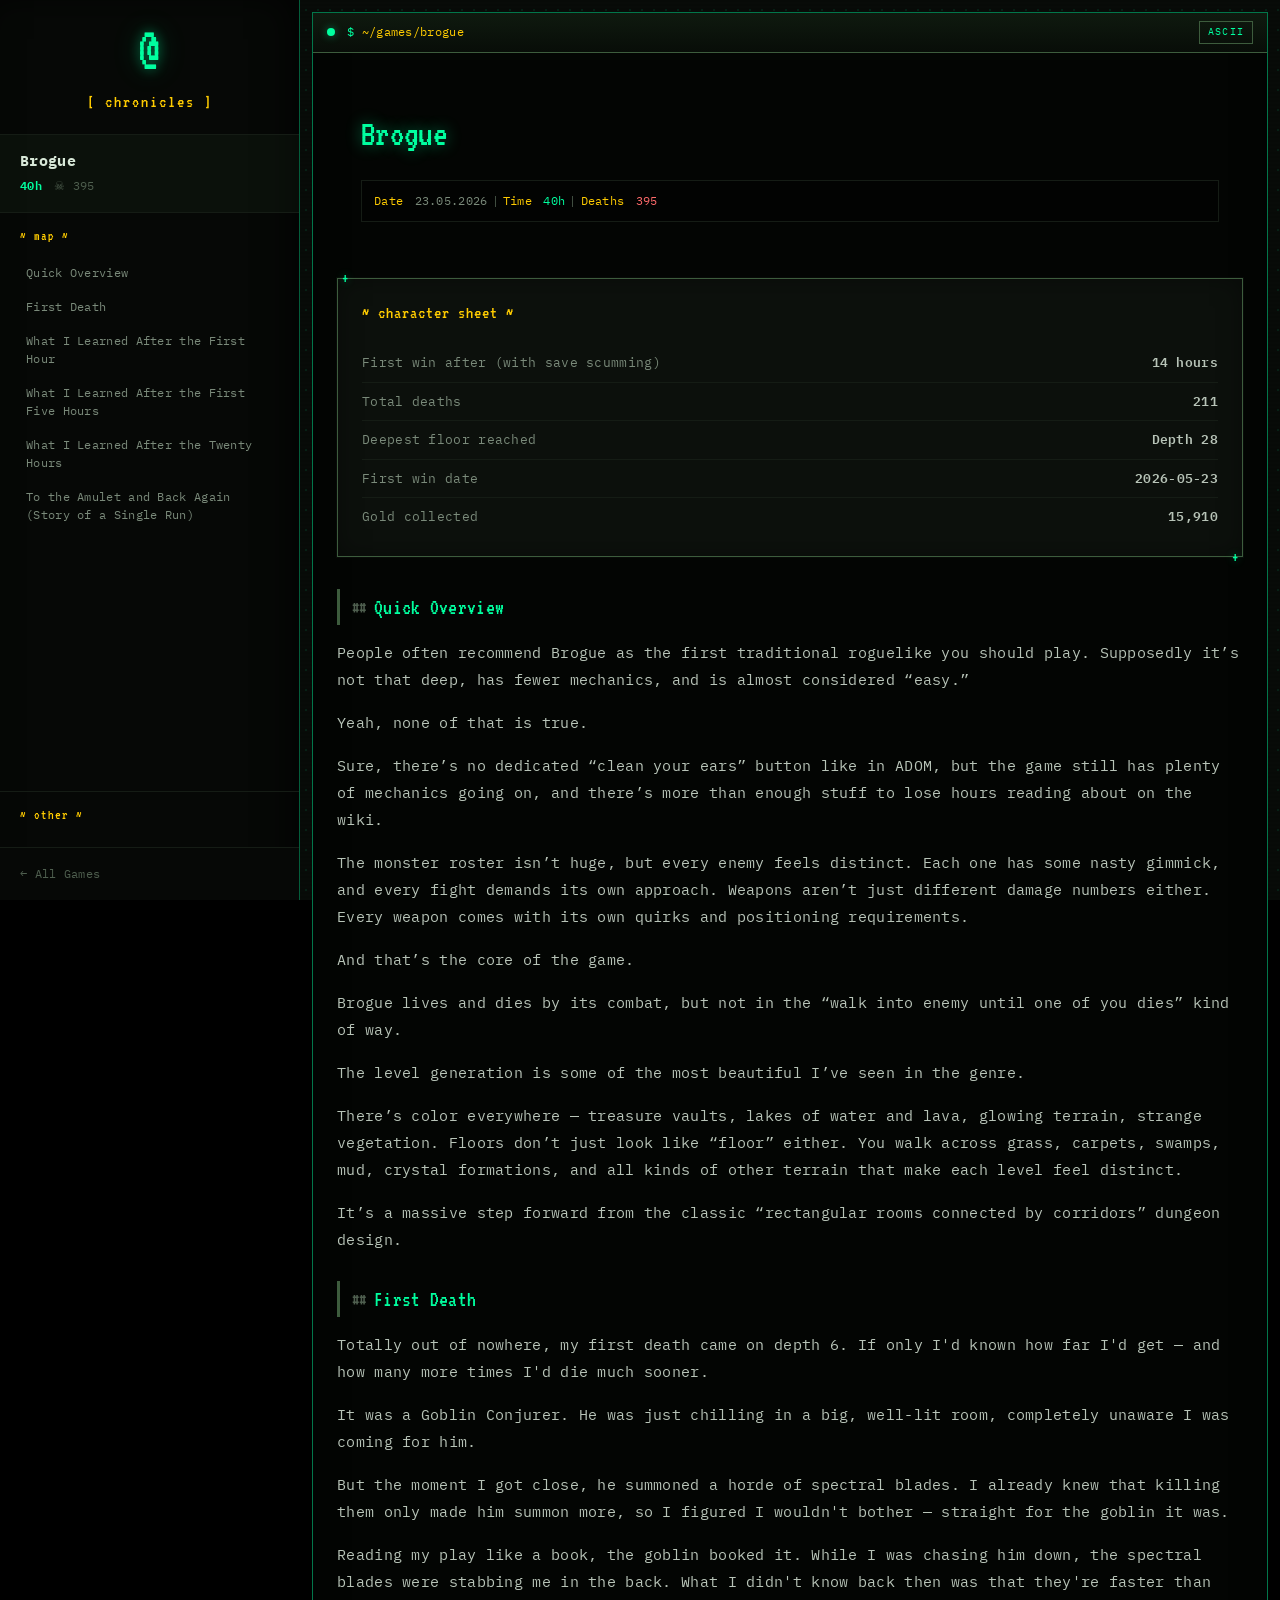
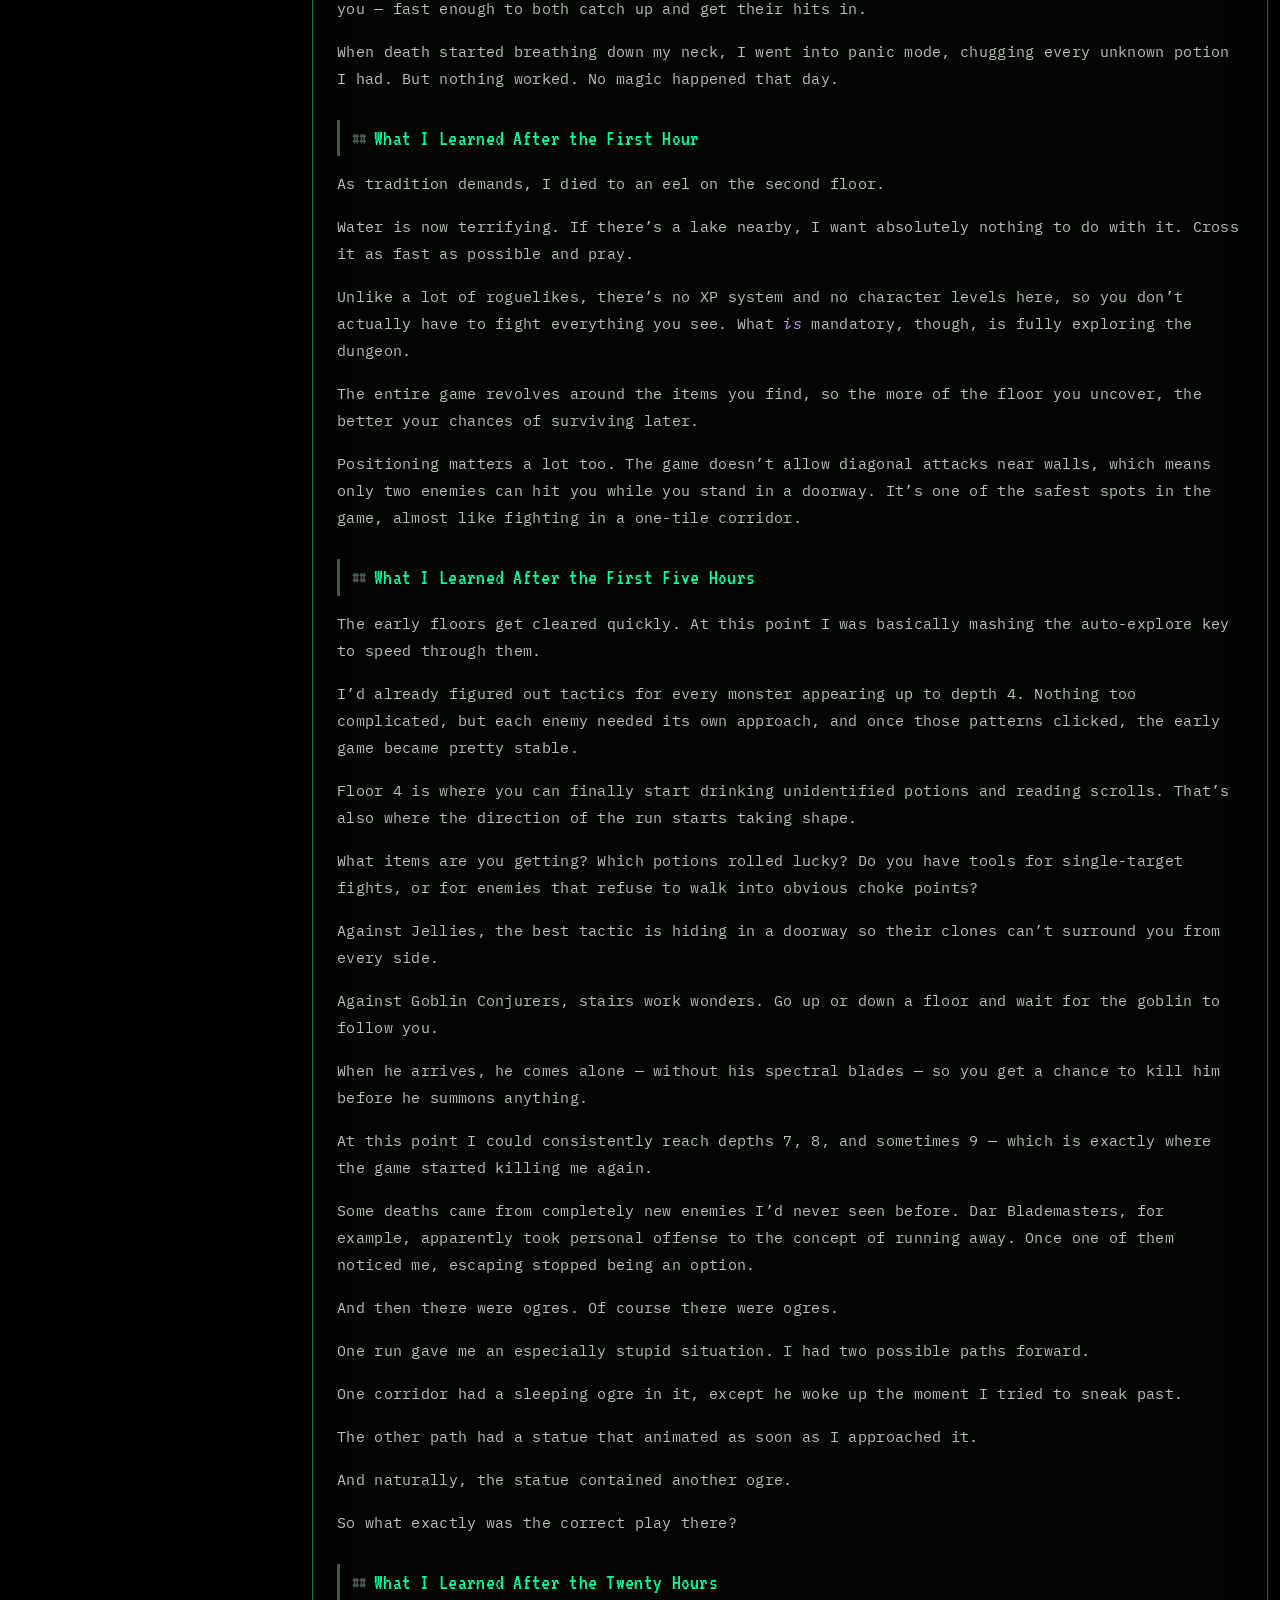
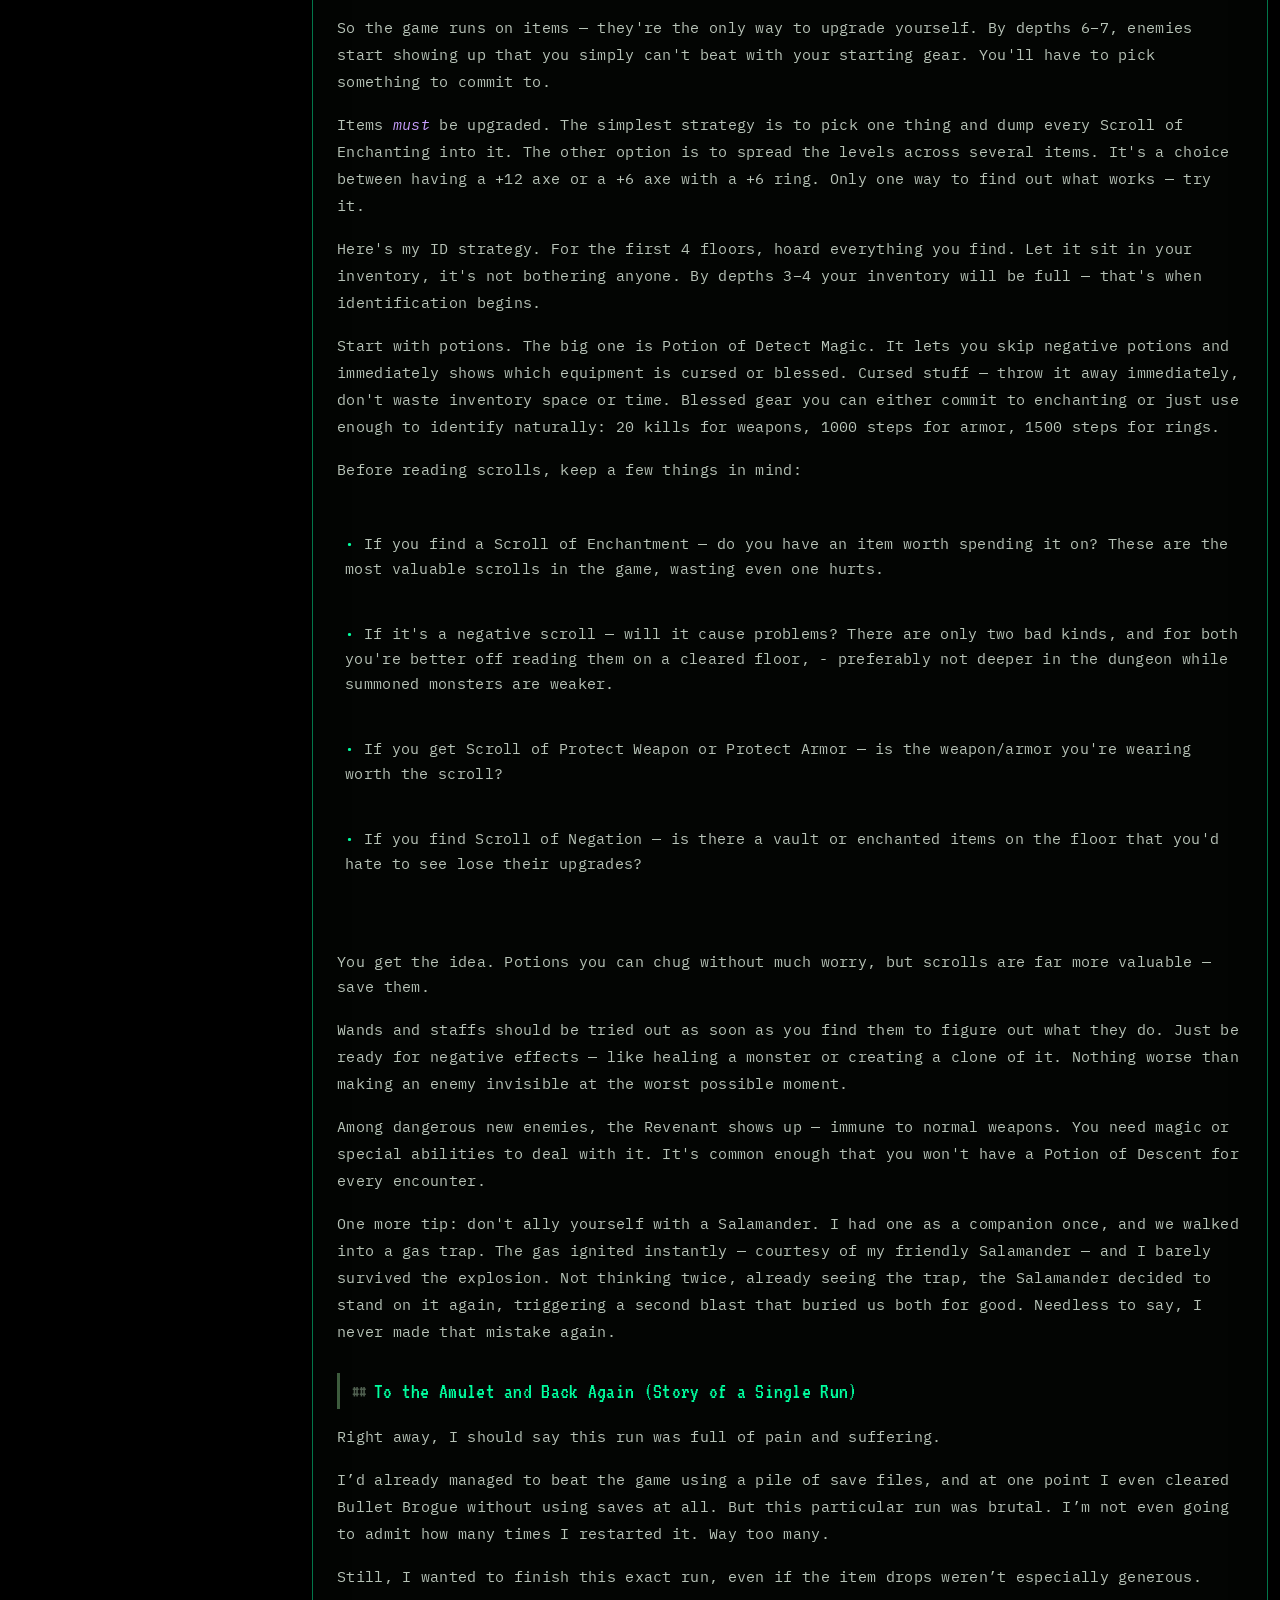
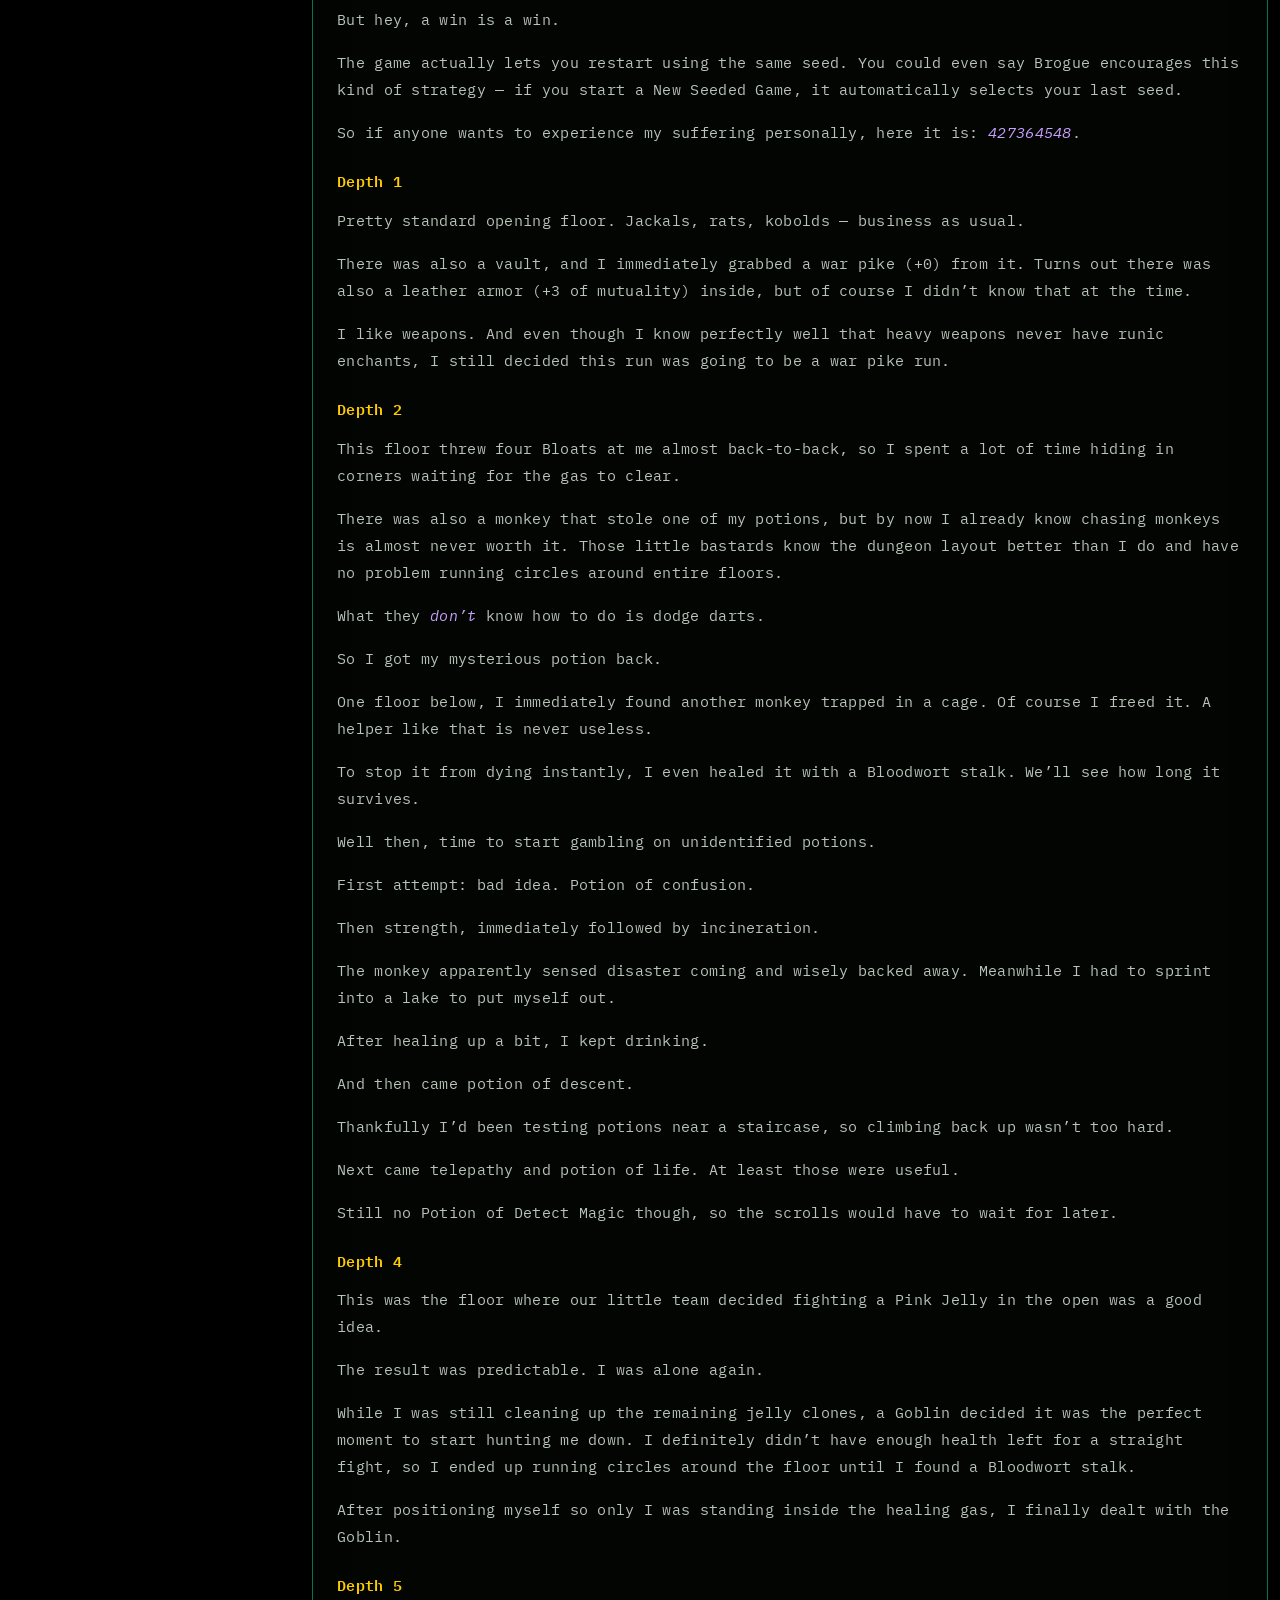
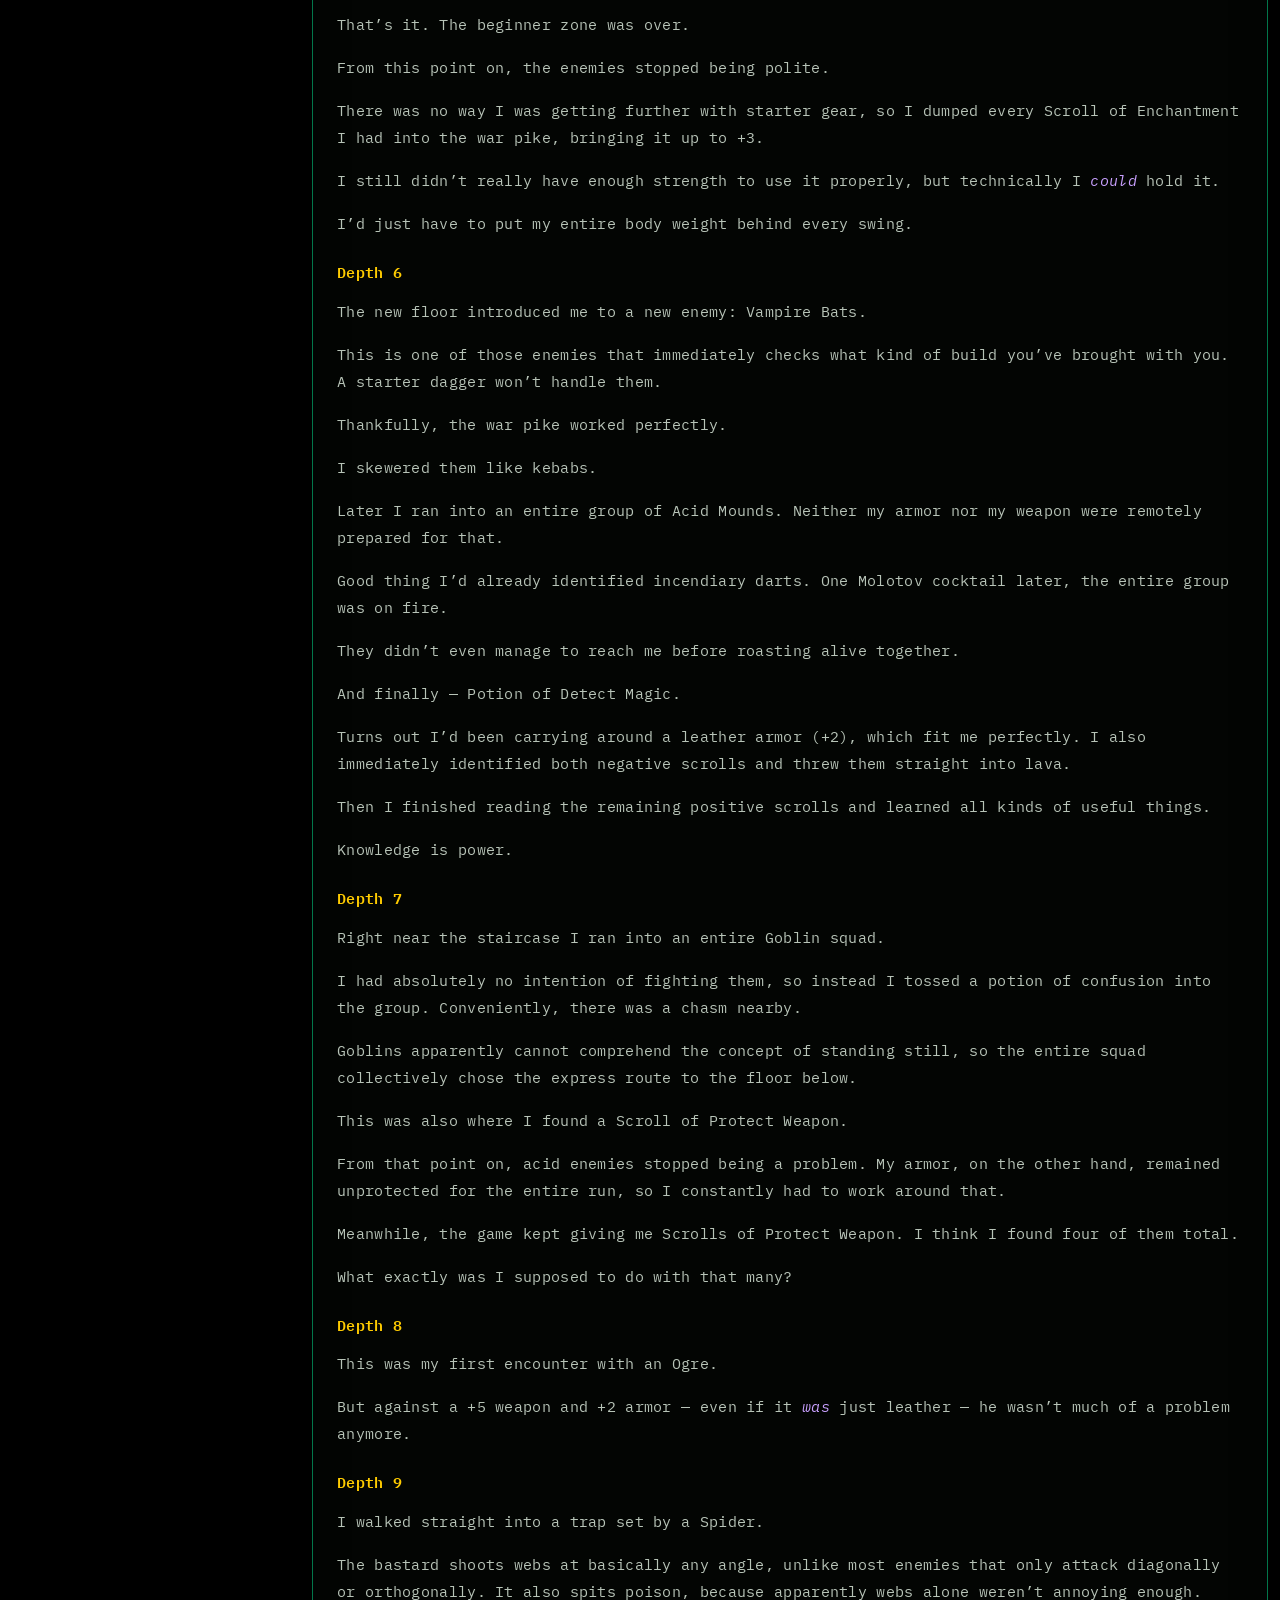
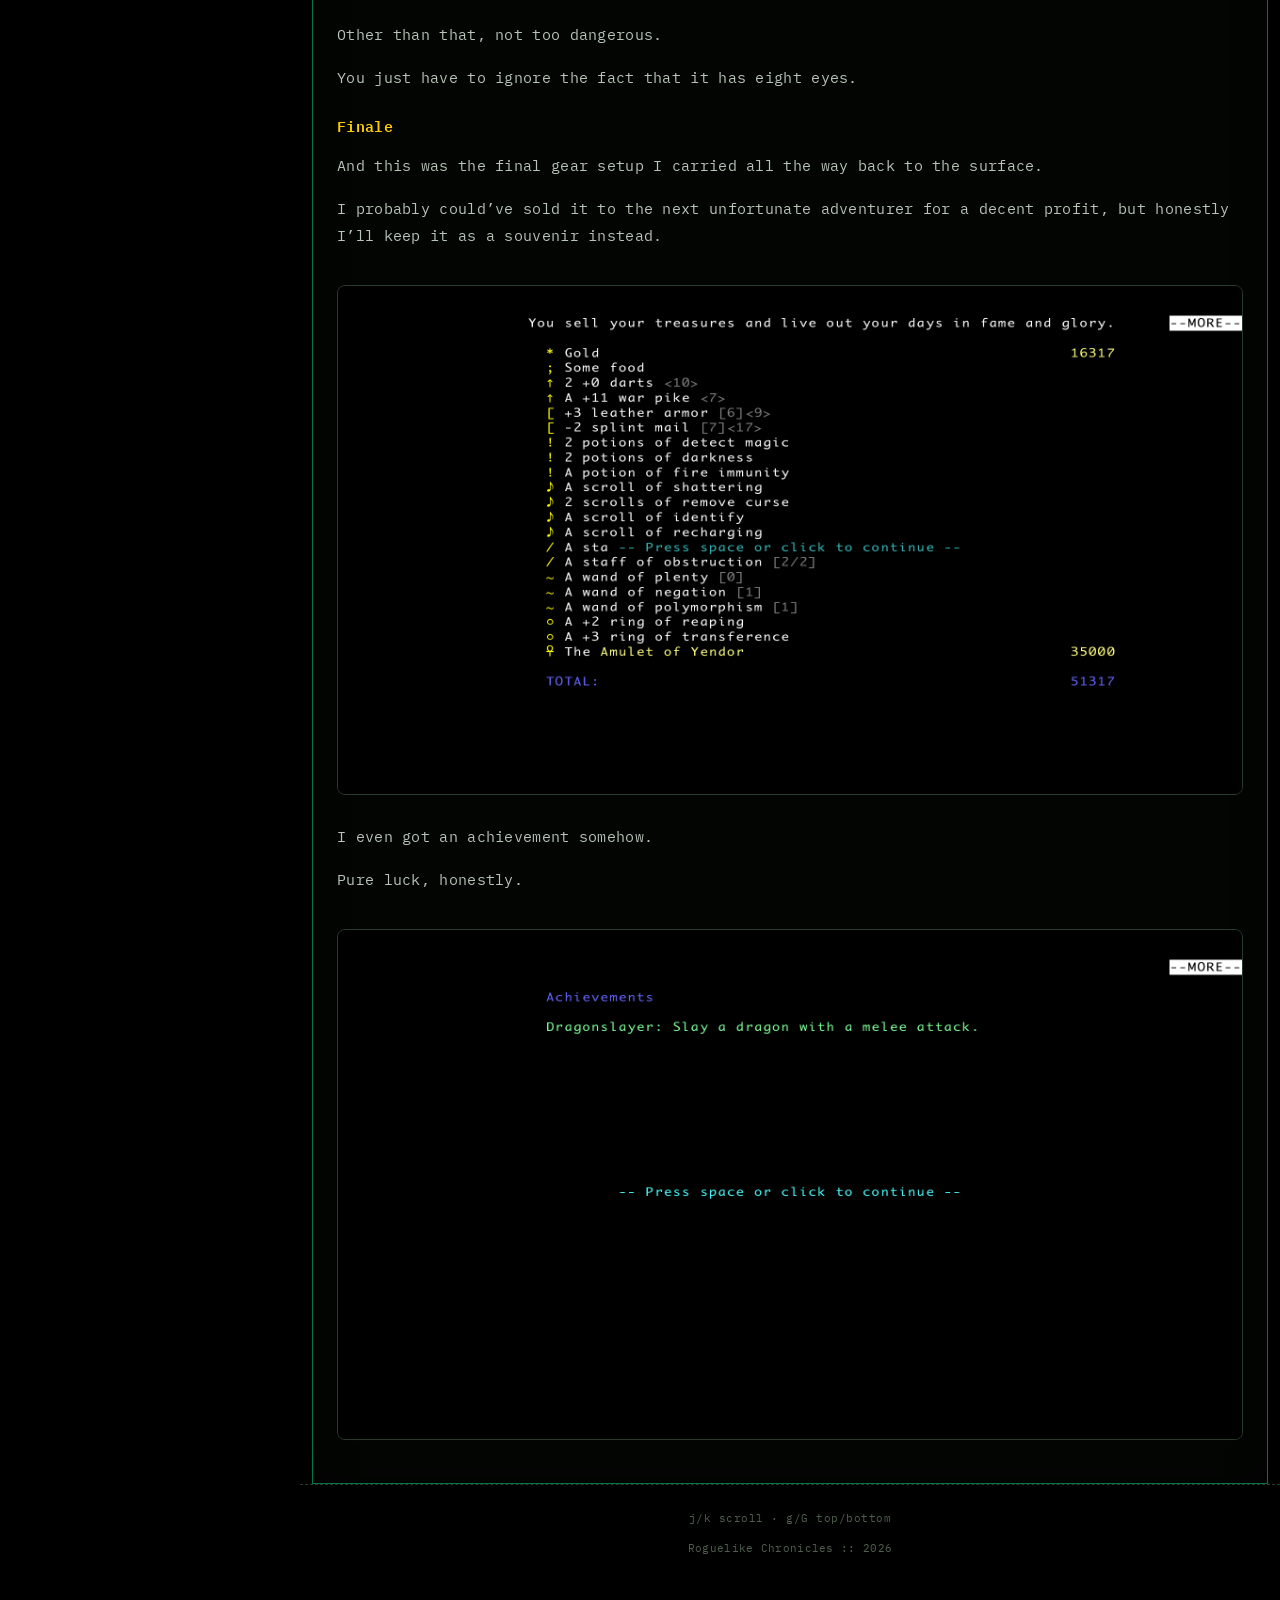
==== commit f8b6a6ec: "deploy: 1447c6940be909b8b7660e934741247ea23d5561" ====
--- a/games/brogue.html
+++ b/games/brogue.html
@@ -1012,6 +1012,33 @@
   border-radius: 8px;
   border: 1px solid var(--border-color);
   margin: 20px 0;
+  cursor: pointer;
+}
+
+.modal-overlay {
+  display: none;
+  position: fixed;
+  inset: 0;
+  z-index: 1000;
+  background: rgba(0, 0, 0, 0.85);
+  justify-content: center;
+  align-items: center;
+  cursor: pointer;
+}
+
+.modal-overlay.open {
+  display: flex;
+}
+
+.modal-overlay img {
+  max-width: 90vw;
+  max-height: 90vh;
+  width: auto;
+  height: auto;
+  border-radius: 8px;
+  border: 1px solid var(--border-color);
+  cursor: pointer;
+  object-fit: contain;
 }
 
 .article-content hr {
@@ -1196,8 +1223,8 @@
       <div class="sidebar-current-game">
         <div class="current-game-title">Brogue</div>
         <div class="current-game-meta">
-          <span class="current-game-hours time-short">14h</span>
-          <span class="current-game-deaths">&#x2620; 211</span>
+          <span class="current-game-hours time-short">40h</span>
+          <span class="current-game-deaths">&#x2620; 395</span>
         </div>
       </div>
       <nav class="sidebar-toc">
@@ -1208,6 +1235,7 @@
 <li><a href="#what-i-learned-after-the-first-hour" class="toc-link" data-target="what-i-learned-after-the-first-hour">What I Learned After the First Hour</a></li>
 <li><a href="#what-i-learned-after-the-first-five-hours" class="toc-link" data-target="what-i-learned-after-the-first-five-hours">What I Learned After the First Five Hours</a></li>
 <li><a href="#what-i-learned-after-the-twenty-hours" class="toc-link" data-target="what-i-learned-after-the-twenty-hours">What I Learned After the Twenty Hours</a></li>
+<li><a href="#to-the-amulet-and-back-again-story-of-a-single-run" class="toc-link" data-target="to-the-amulet-and-back-again-story-of-a-single-run">To the Amulet and Back Again (Story of a Single Run)</a></li>
         </ul>
       </nav>
       <nav class="sidebar-other-games">
@@ -1234,9 +1262,9 @@
           <div class="status-bar" role="status">
             <span class="status-item"><span class="status-key">Date</span> 23.05.2026</span>
             <span class="status-sep">|</span>
-            <span class="status-item time-short"><span class="status-key">Time</span> 14h</span>
+            <span class="status-item time-short"><span class="status-key">Time</span> 40h</span>
             <span class="status-sep">|</span>
-            <span class="status-item status-danger"><span class="status-key">Deaths</span> 211</span>
+            <span class="status-item status-danger"><span class="status-key">Deaths</span> 395</span>
           </div>
         </header>
         <div class="stats-section terminal-panel">
@@ -1352,6 +1380,152 @@
 <p>Among dangerous new enemies, the Revenant shows up — immune to normal weapons. You need magic or special abilities to deal with it. It's common enough that you won't have a Potion of Descent for every encounter.</p>
 
 <p>One more tip: don't ally yourself with a Salamander. I had one as a companion once, and we walked into a gas trap. The gas ignited instantly — courtesy of my friendly Salamander — and I barely survived the explosion. Not thinking twice, already seeing the trap, the Salamander decided to stand on it again, triggering a second blast that buried us both for good. Needless to say, I never made that mistake again.</p>
+
+<h2 id="to-the-amulet-and-back-again-story-of-a-single-run">To the Amulet and Back Again (Story of a Single Run)</h2>
+
+<p>Right away, I should say this run was full of pain and suffering.</p>
+
+<p>I’d already managed to beat the game using a pile of save files, and at one point I even cleared Bullet Brogue without using saves at all. But this particular run was brutal. I’m not even going to admit how many times I restarted it. Way too many.</p>
+
+<p>Still, I wanted to finish this exact run, even if the item drops weren’t especially generous.</p>
+
+<p>But hey, a win is a win.</p>
+
+<p>The game actually lets you restart using the same seed. You could even say Brogue encourages this kind of strategy — if you start a New Seeded Game, it automatically selects your last seed.</p>
+
+<p>So if anyone wants to experience my suffering personally, here it is: <em>427364548</em>.</p>
+
+<h3>Depth 1</h3>
+
+<p>Pretty standard opening floor. Jackals, rats, kobolds — business as usual.</p>
+
+<p>There was also a vault, and I immediately grabbed a war pike (+0) from it. Turns out there was also a leather armor (+3 of mutuality) inside, but of course I didn’t know that at the time.</p>
+
+<p>I like weapons. And even though I know perfectly well that heavy weapons never have runic enchants, I still decided this run was going to be a war pike run.</p>
+
+<h3>Depth 2</h3>
+
+<p>This floor threw four Bloats at me almost back-to-back, so I spent a lot of time hiding in corners waiting for the gas to clear.</p>
+
+<p>There was also a monkey that stole one of my potions, but by now I already know chasing monkeys is almost never worth it. Those little bastards know the dungeon layout better than I do and have no problem running circles around entire floors.</p>
+
+<p>What they <em>don’t</em> know how to do is dodge darts.</p>
+
+<p>So I got my mysterious potion back.</p>
+
+<p>One floor below, I immediately found another monkey trapped in a cage. Of course I freed it. A helper like that is never useless.</p>
+
+<p>To stop it from dying instantly, I even healed it with a Bloodwort stalk. We’ll see how long it survives.</p>
+
+<p>Well then, time to start gambling on unidentified potions.</p>
+
+<p>First attempt: bad idea. Potion of confusion.</p>
+
+<p>Then strength, immediately followed by incineration.</p>
+
+<p>The monkey apparently sensed disaster coming and wisely backed away. Meanwhile I had to sprint into a lake to put myself out.</p>
+
+<p>After healing up a bit, I kept drinking.</p>
+
+<p>And then came potion of descent.</p>
+
+<p>Thankfully I’d been testing potions near a staircase, so climbing back up wasn’t too hard.</p>
+
+<p>Next came telepathy and potion of life. At least those were useful.</p>
+
+<p>Still no Potion of Detect Magic though, so the scrolls would have to wait for later.</p>
+
+<h3>Depth 4</h3>
+
+<p>This was the floor where our little team decided fighting a Pink Jelly in the open was a good idea.</p>
+
+<p>The result was predictable. I was alone again.</p>
+
+<p>While I was still cleaning up the remaining jelly clones, a Goblin decided it was the perfect moment to start hunting me down. I definitely didn’t have enough health left for a straight fight, so I ended up running circles around the floor until I found a Bloodwort stalk.</p>
+
+<p>After positioning myself so only I was standing inside the healing gas, I finally dealt with the Goblin.</p>
+
+<h3>Depth 5</h3>
+
+<p>That’s it. The beginner zone was over.</p>
+
+<p>From this point on, the enemies stopped being polite.</p>
+
+<p>There was no way I was getting further with starter gear, so I dumped every Scroll of Enchantment I had into the war pike, bringing it up to +3.</p>
+
+<p>I still didn’t really have enough strength to use it properly, but technically I <em>could</em> hold it.</p>
+
+<p>I’d just have to put my entire body weight behind every swing.</p>
+
+<h3>Depth 6</h3>
+
+<p>The new floor introduced me to a new enemy: Vampire Bats.</p>
+
+<p>This is one of those enemies that immediately checks what kind of build you’ve brought with you. A starter dagger won’t handle them.</p>
+
+<p>Thankfully, the war pike worked perfectly.</p>
+
+<p>I skewered them like kebabs.</p>
+
+<p>Later I ran into an entire group of Acid Mounds. Neither my armor nor my weapon were remotely prepared for that.</p>
+
+<p>Good thing I’d already identified incendiary darts. One Molotov cocktail later, the entire group was on fire.</p>
+
+<p>They didn’t even manage to reach me before roasting alive together.</p>
+
+<p>And finally — Potion of Detect Magic.</p>
+
+<p>Turns out I’d been carrying around a leather armor (+2), which fit me perfectly. I also immediately identified both negative scrolls and threw them straight into lava.</p>
+
+<p>Then I finished reading the remaining positive scrolls and learned all kinds of useful things.</p>
+
+<p>Knowledge is power.</p>
+
+<h3>Depth 7</h3>
+
+<p>Right near the staircase I ran into an entire Goblin squad.</p>
+
+<p>I had absolutely no intention of fighting them, so instead I tossed a potion of confusion into the group. Conveniently, there was a chasm nearby.</p>
+
+<p>Goblins apparently cannot comprehend the concept of standing still, so the entire squad collectively chose the express route to the floor below.</p>
+
+<p>This was also where I found a Scroll of Protect Weapon.</p>
+
+<p>From that point on, acid enemies stopped being a problem. My armor, on the other hand, remained unprotected for the entire run, so I constantly had to work around that.</p>
+
+<p>Meanwhile, the game kept giving me Scrolls of Protect Weapon. I think I found four of them total.</p>
+
+<p>What exactly was I supposed to do with that many?</p>
+
+<h3>Depth 8</h3>
+
+<p>This was my first encounter with an Ogre.</p>
+
+<p>But against a +5 weapon and +2 armor — even if it <em>was</em> just leather — he wasn’t much of a problem anymore.</p>
+
+<h3>Depth 9</h3>
+
+<p>I walked straight into a trap set by a Spider.</p>
+
+<p>The bastard shoots webs at basically any angle, unlike most enemies that only attack diagonally or orthogonally. It also spits poison, because apparently webs alone weren’t annoying enough.</p>
+
+<p>Other than that, not too dangerous.</p>
+
+<p>You just have to ignore the fact that it has eight eyes.</p>
+
+<h3>Finale</h3>
+
+<p>And this was the final gear setup I carried all the way back to the surface.</p>
+
+<p>I probably could’ve sold it to the next unfortunate adventurer for a decent profit, but honestly I’ll keep it as a souvenir instead.</p>
+
+<img src="../images/brogue/total.png" alt="Total" loading="lazy">
+
+<p>I even got an achievement somehow.</p>
+
+<p>Pure luck, honestly.</p>
+
+<img src="../images/brogue/dragonslayer.png" alt="Dragonslayer" loading="lazy">
         </div>
         <div class="giscus">
           <script src="https://giscus.app/client.js"
@@ -1547,6 +1721,27 @@
         }
     }
 
+    /**
+     * Image modal — открытие по клику, закрытие по клику на изображение или фон
+     */
+    const modal = document.createElement('div');
+    modal.className = 'modal-overlay';
+    const modalImg = document.createElement('img');
+    modal.appendChild(modalImg);
+    document.body.appendChild(modal);
+
+    document.addEventListener('click', function(e) {
+        const target = e.target.closest('.article-content img');
+        if (!target) return;
+        modalImg.src = target.src;
+        modalImg.alt = target.alt;
+        modal.classList.add('open');
+    });
+
+    modal.addEventListener('click', function() {
+        modal.classList.remove('open');
+    });
+
 })();
 
   </script>
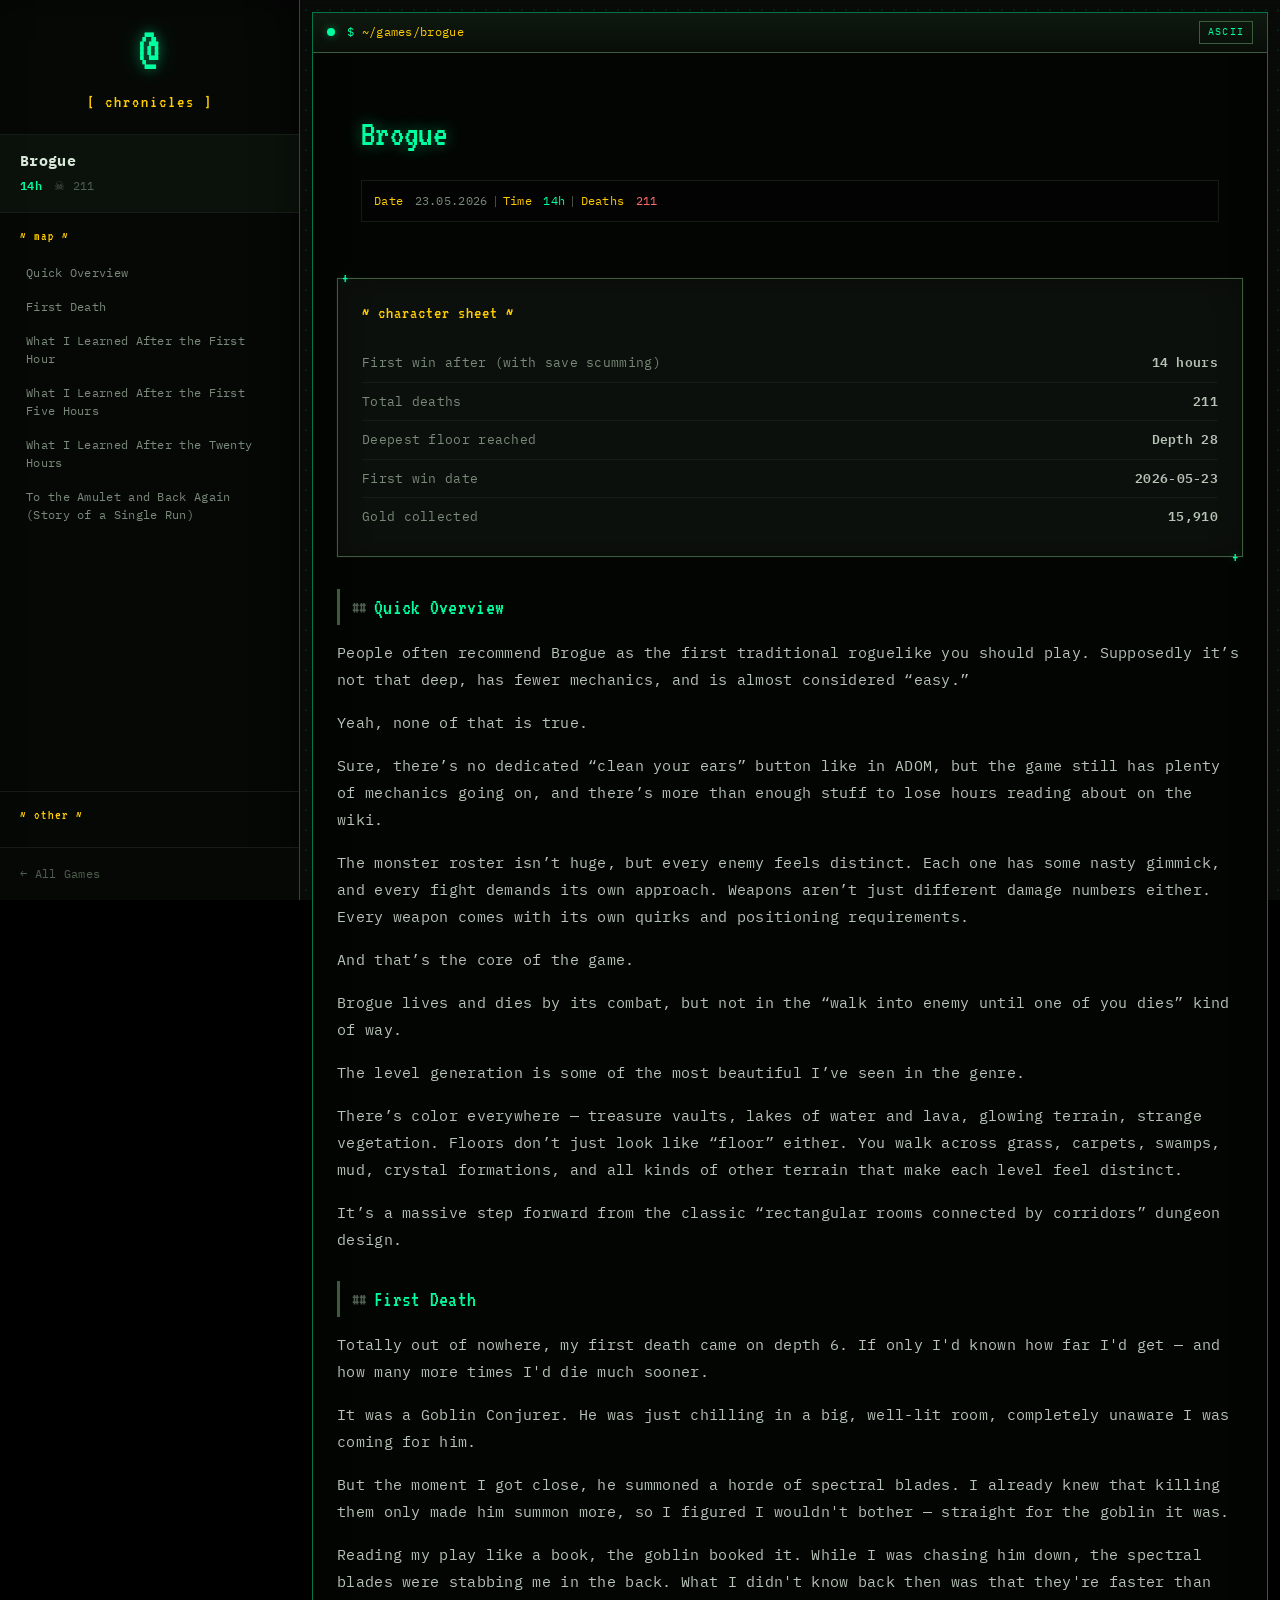
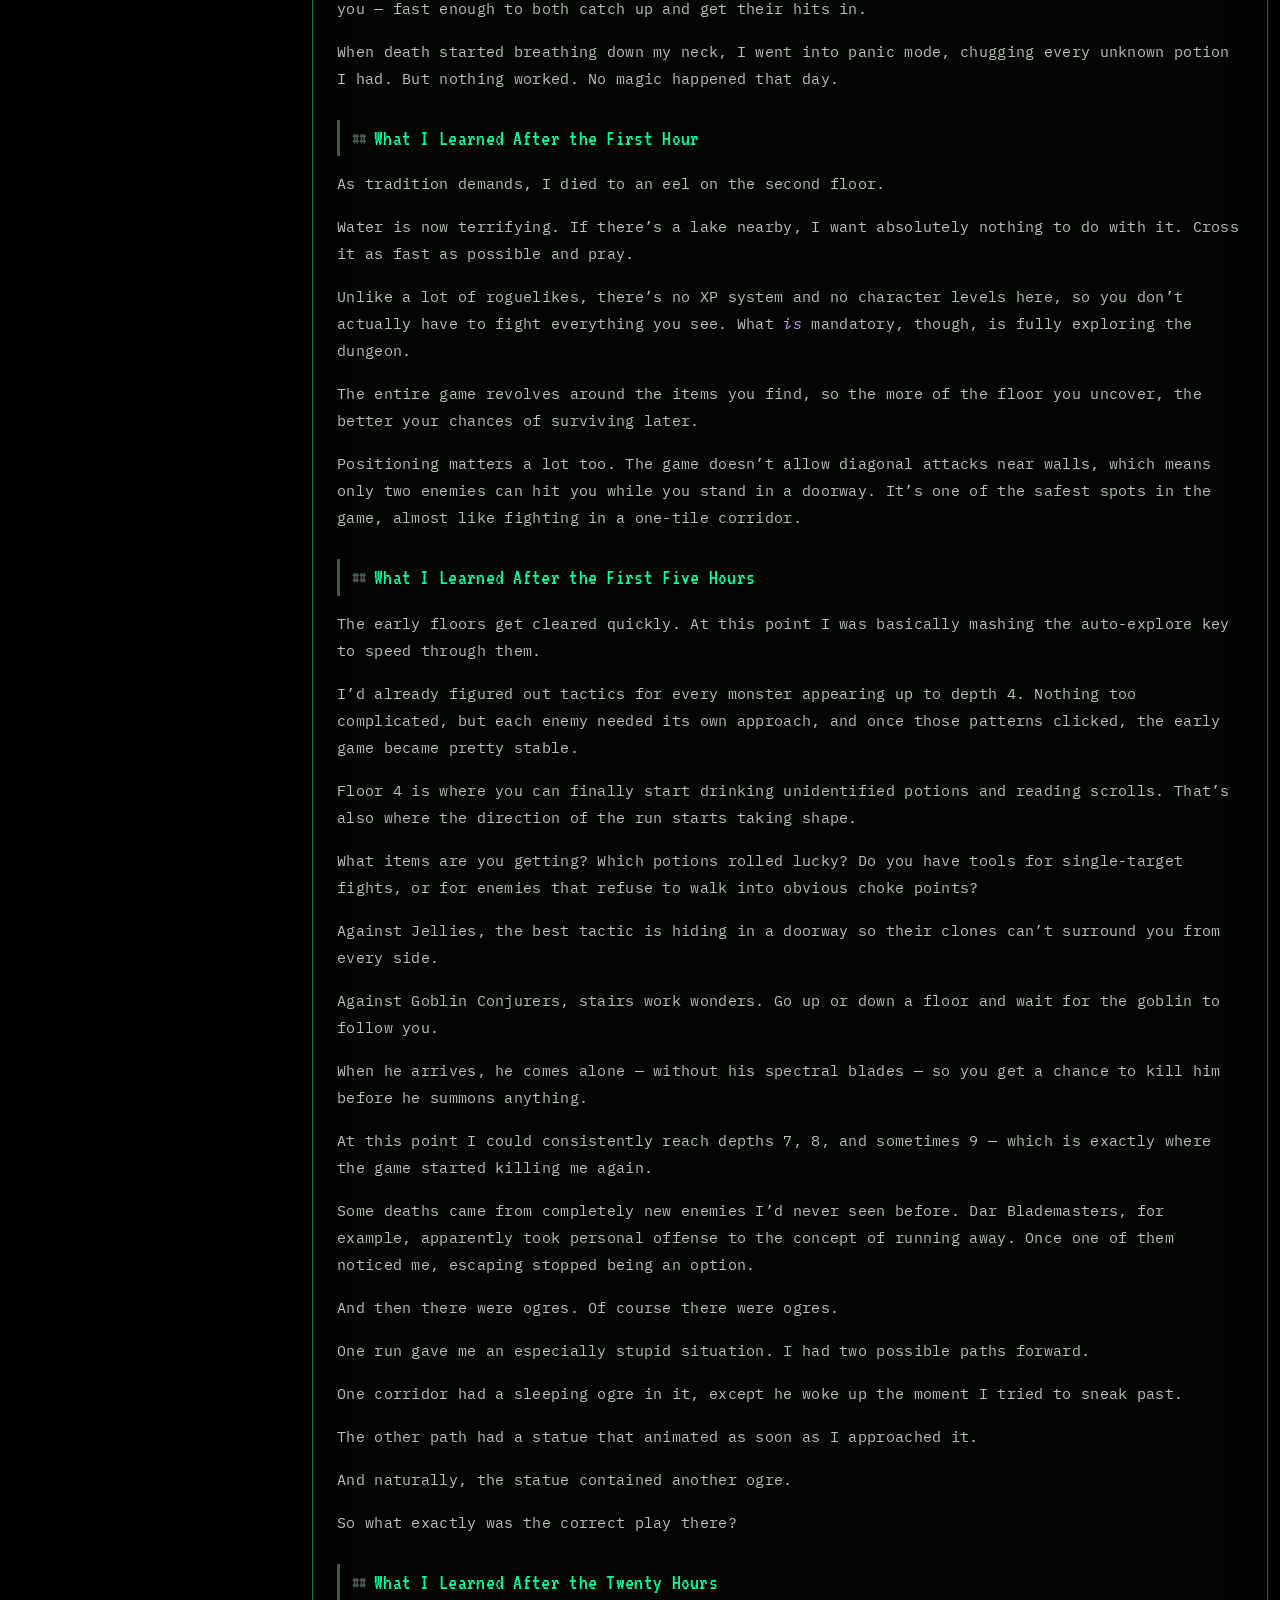
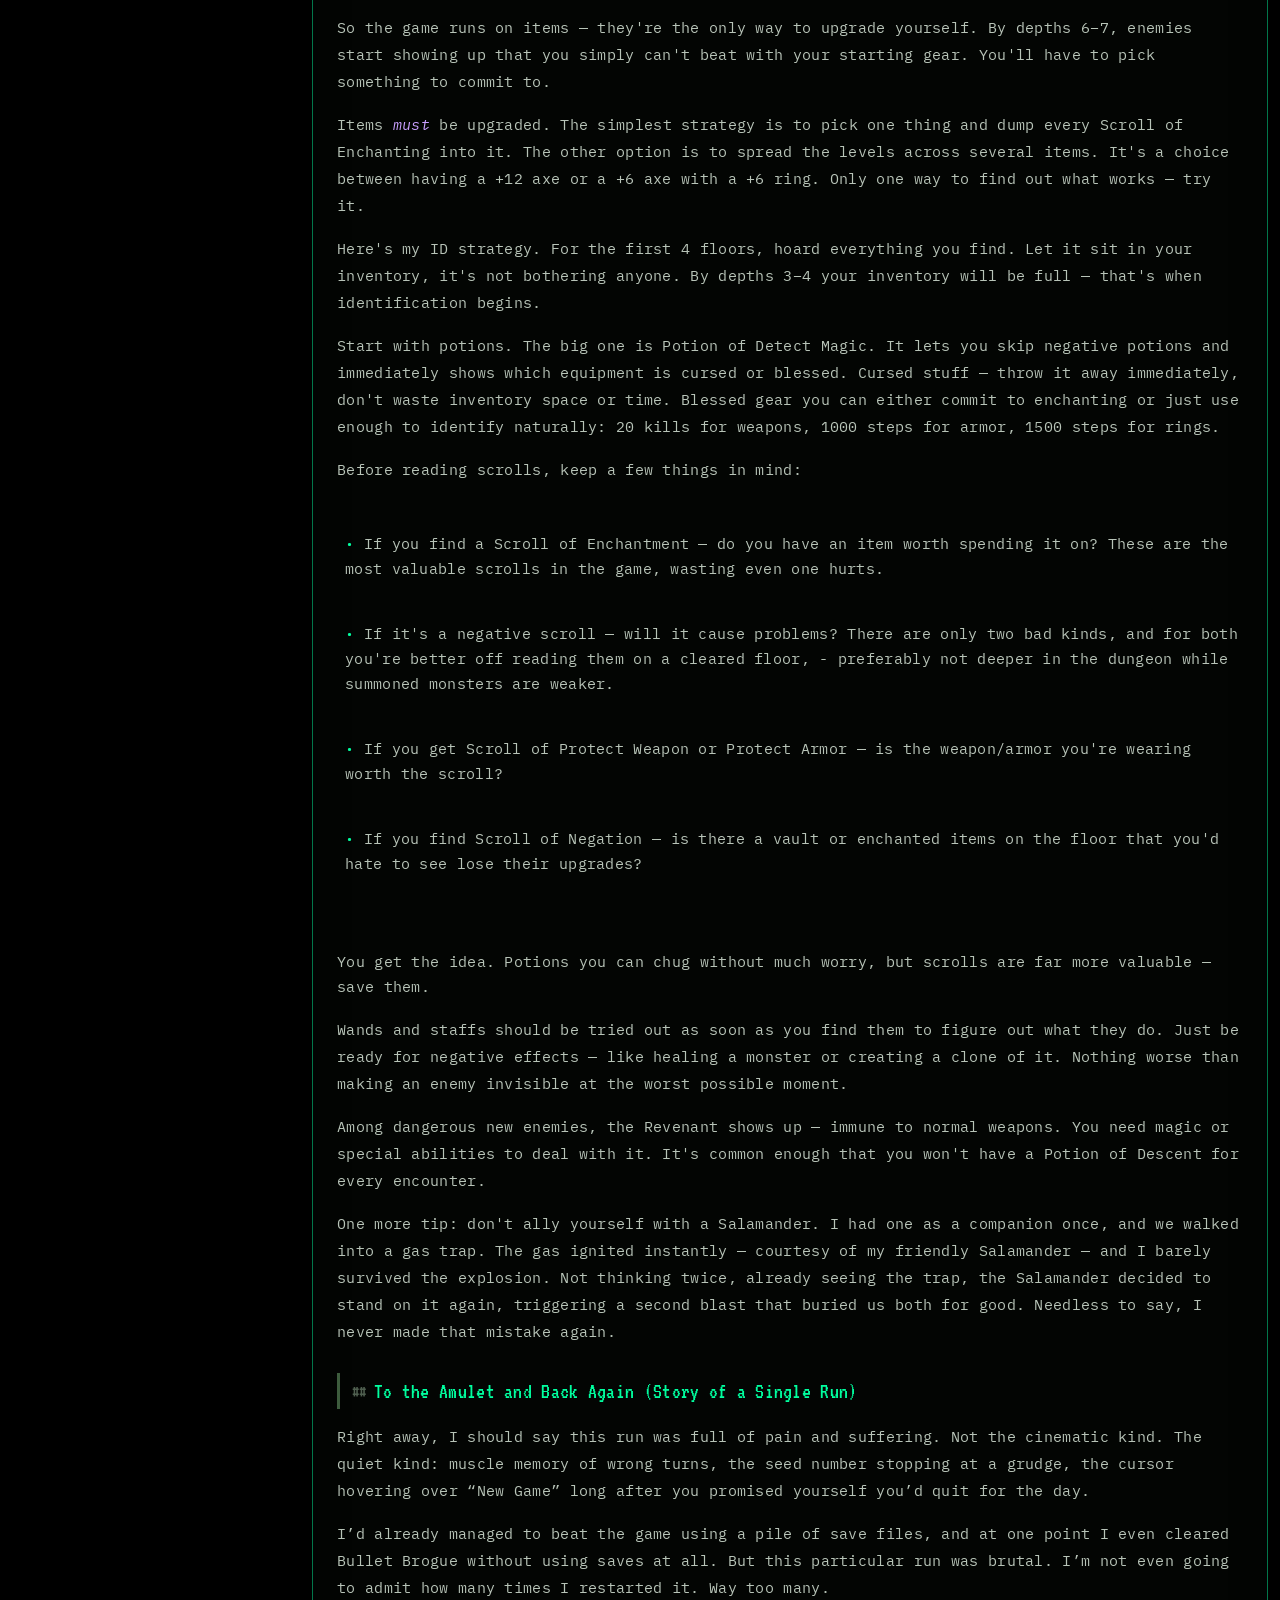
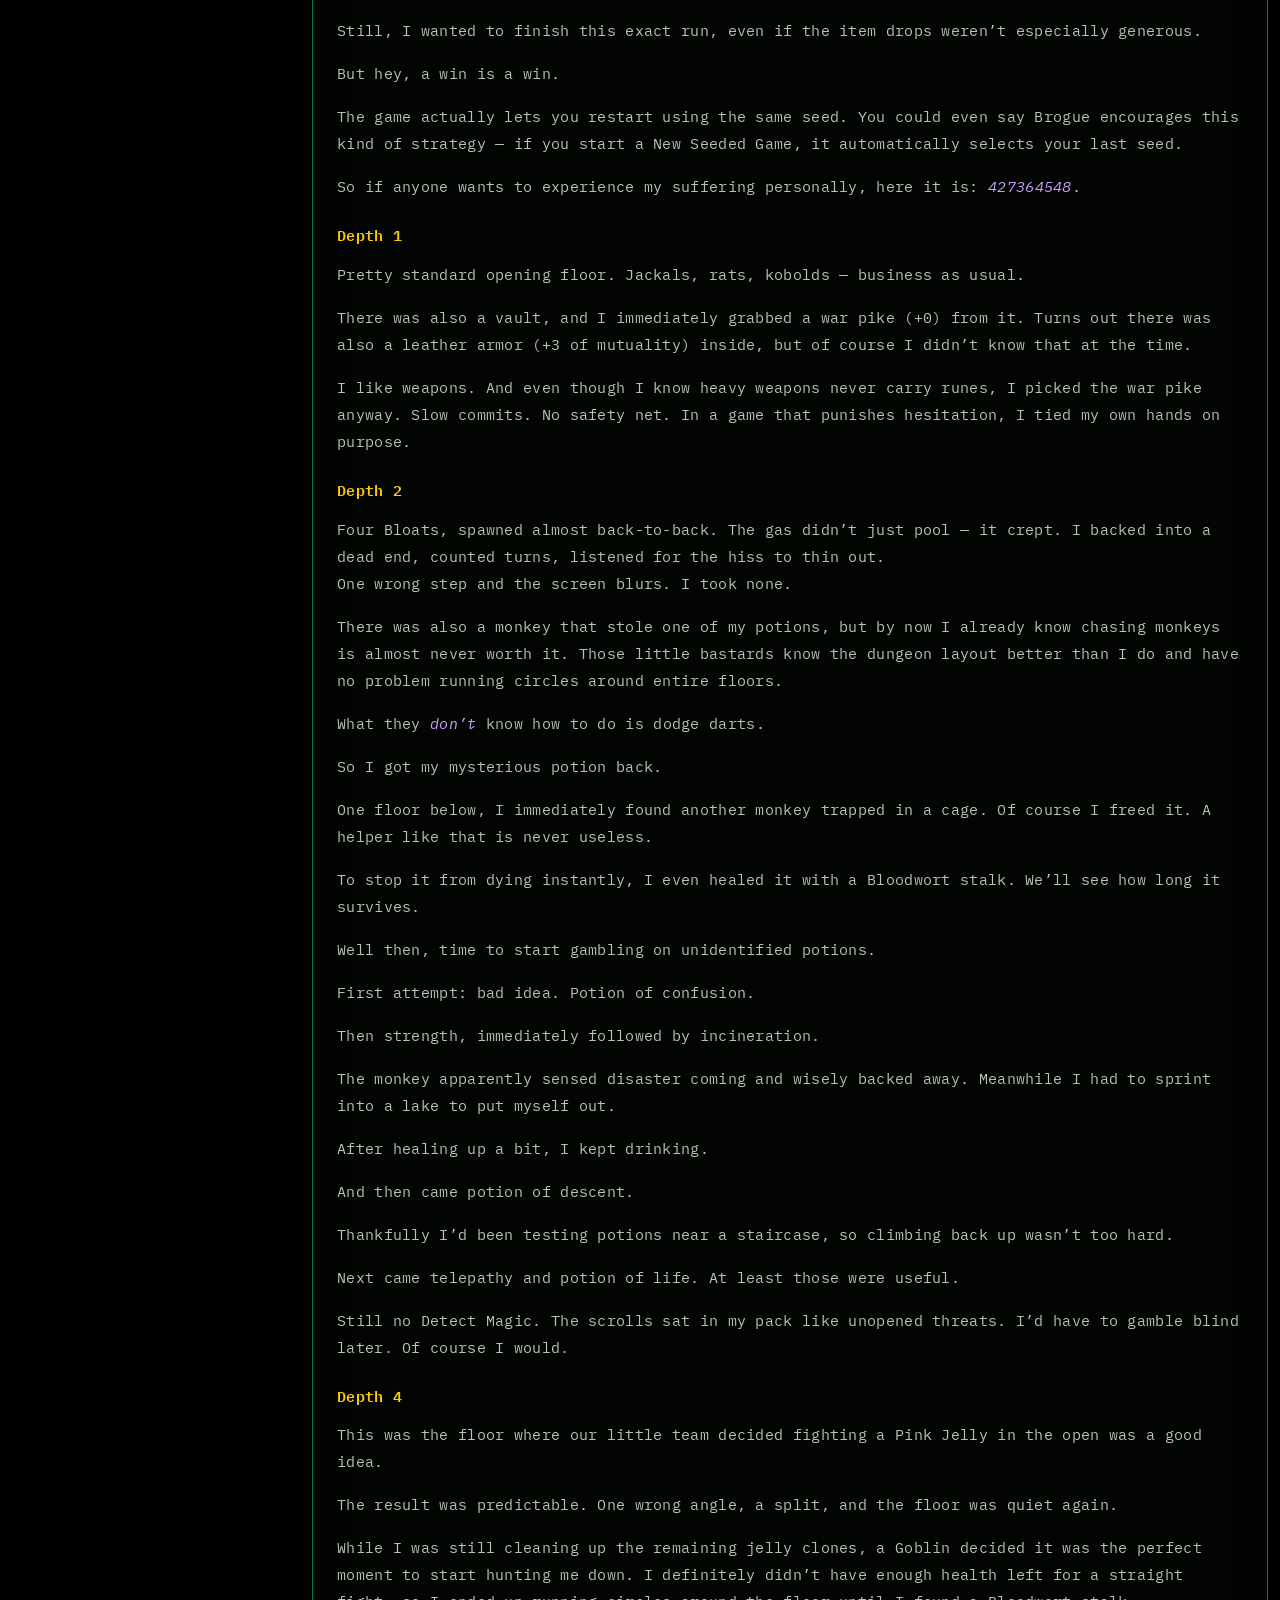
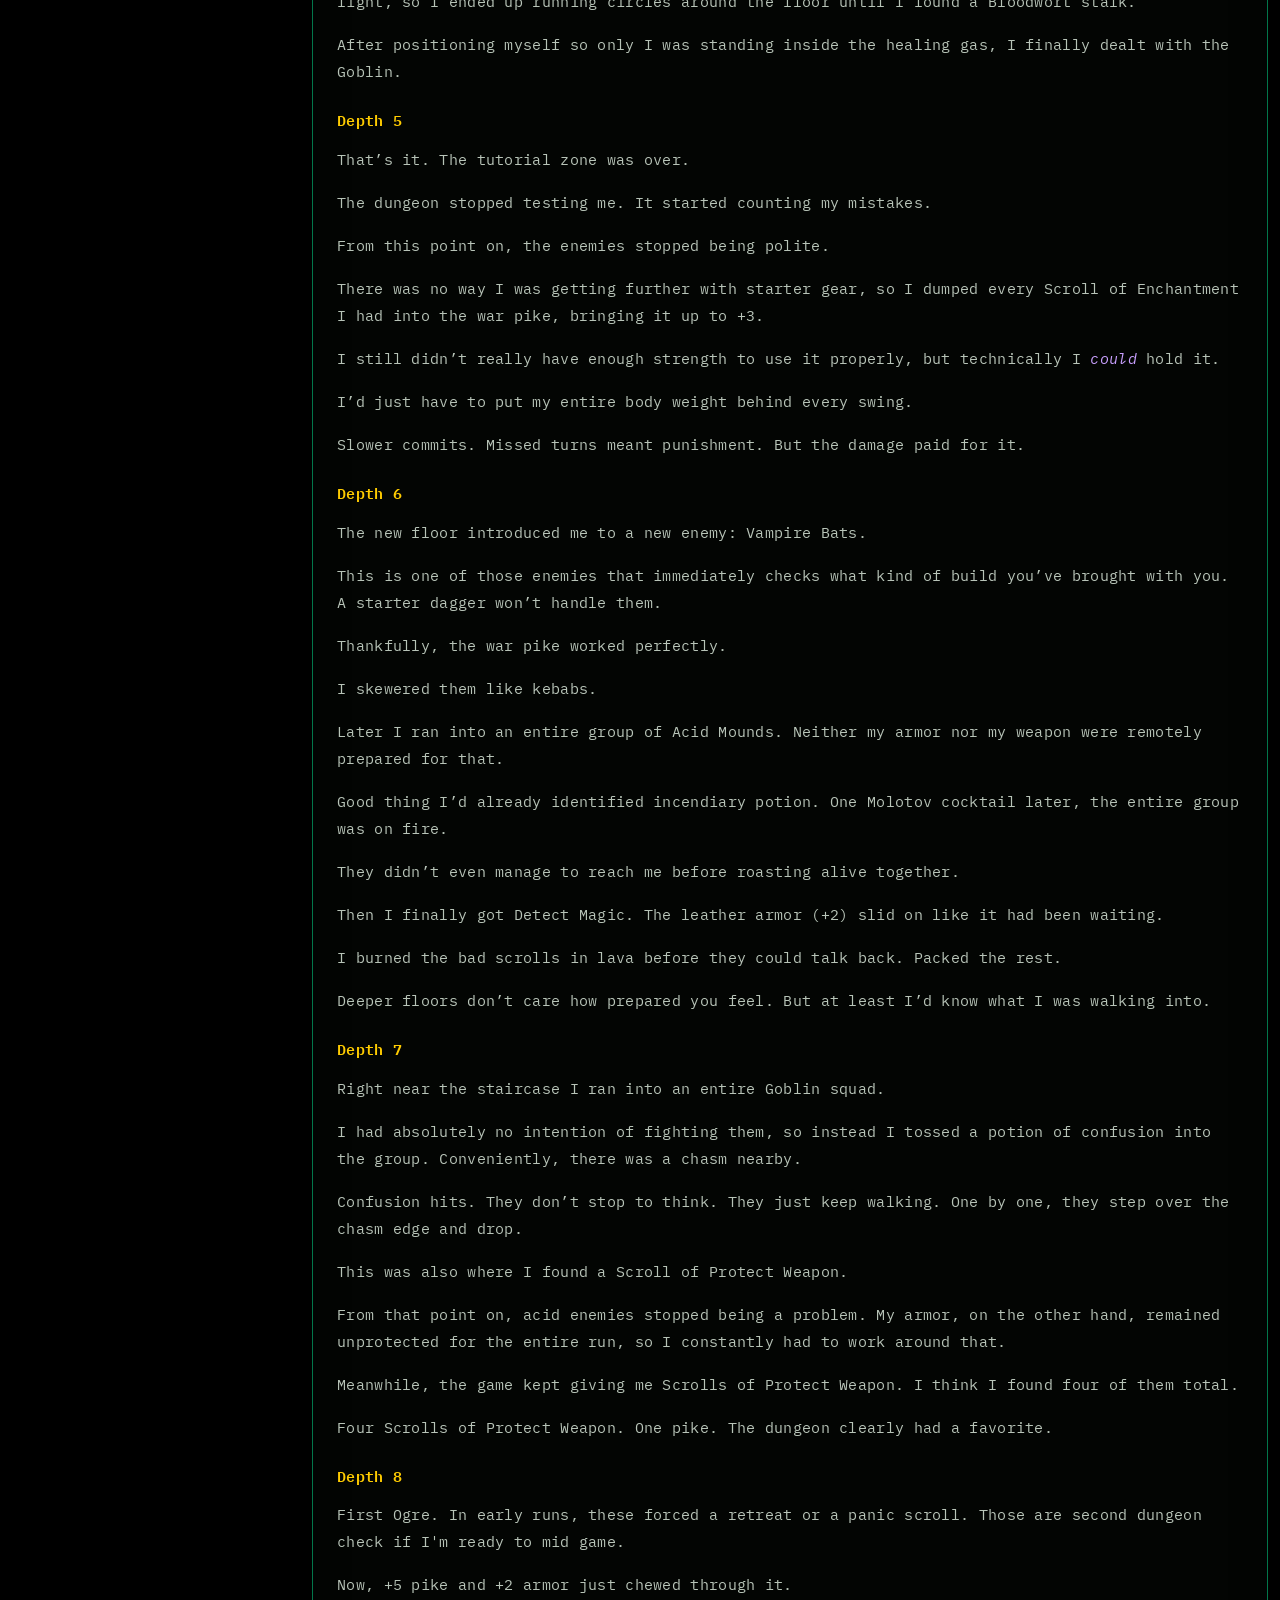
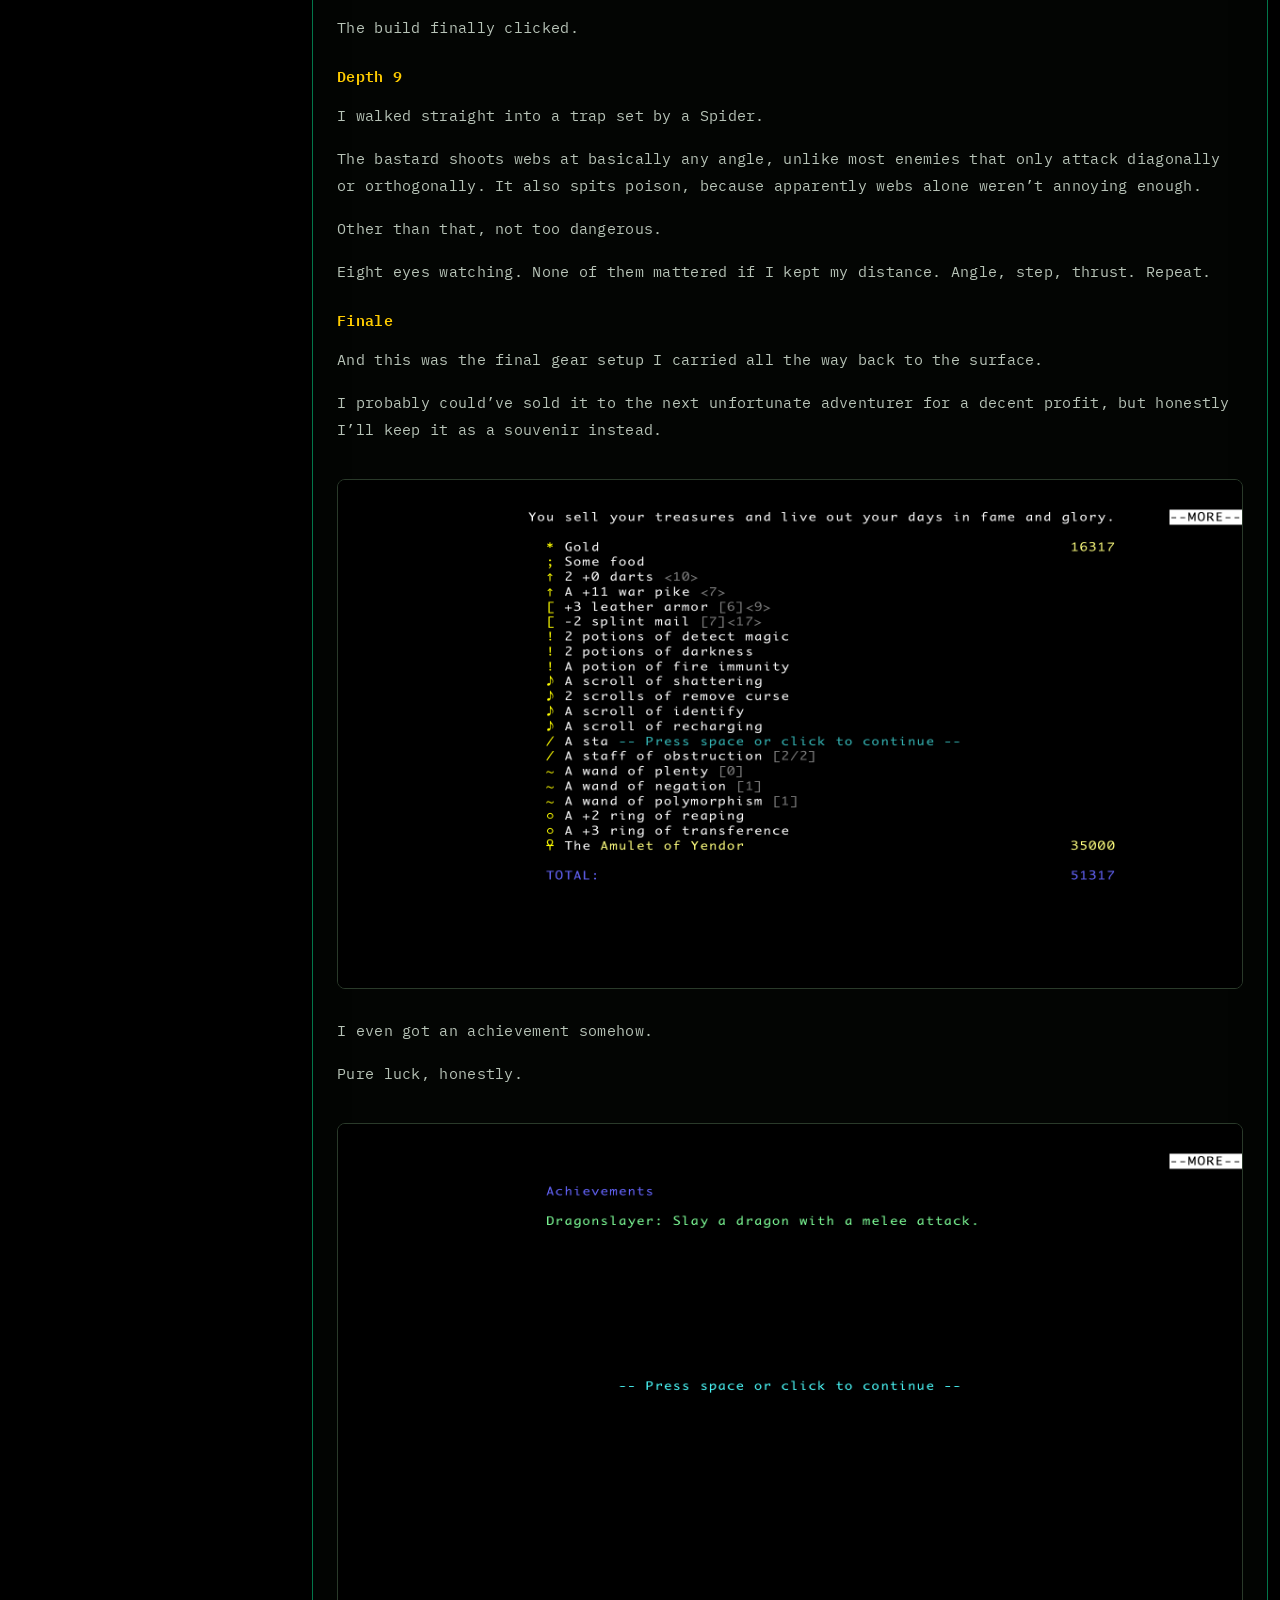
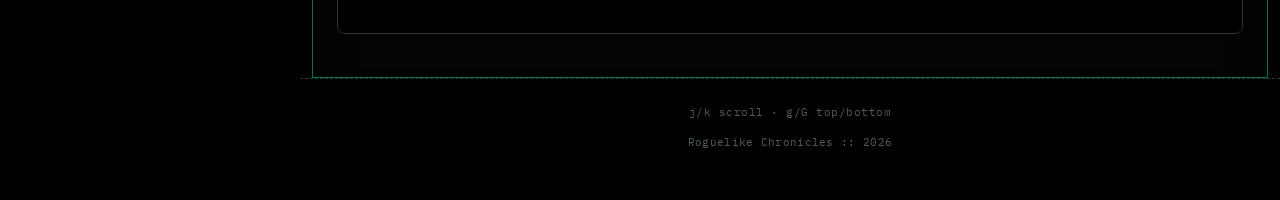
==== commit c33263cb: "deploy: e34503185878094db562e16240221f437efdc12c" ====
--- a/games/brogue.html
+++ b/games/brogue.html
@@ -1223,8 +1223,8 @@
       <div class="sidebar-current-game">
         <div class="current-game-title">Brogue</div>
         <div class="current-game-meta">
-          <span class="current-game-hours time-short">40h</span>
-          <span class="current-game-deaths">&#x2620; 395</span>
+          <span class="current-game-hours time-short">14h</span>
+          <span class="current-game-deaths">&#x2620; 211</span>
         </div>
       </div>
       <nav class="sidebar-toc">
@@ -1262,9 +1262,9 @@
           <div class="status-bar" role="status">
             <span class="status-item"><span class="status-key">Date</span> 23.05.2026</span>
             <span class="status-sep">|</span>
-            <span class="status-item time-short"><span class="status-key">Time</span> 40h</span>
+            <span class="status-item time-short"><span class="status-key">Time</span> 14h</span>
             <span class="status-sep">|</span>
-            <span class="status-item status-danger"><span class="status-key">Deaths</span> 395</span>
+            <span class="status-item status-danger"><span class="status-key">Deaths</span> 211</span>
           </div>
         </header>
         <div class="stats-section terminal-panel">
@@ -1383,7 +1383,7 @@
 
 <h2 id="to-the-amulet-and-back-again-story-of-a-single-run">To the Amulet and Back Again (Story of a Single Run)</h2>
 
-<p>Right away, I should say this run was full of pain and suffering.</p>
+<p>Right away, I should say this run was full of pain and suffering. Not the cinematic kind. The quiet kind: muscle memory of wrong turns, the seed number stopping at a grudge, the cursor hovering over “New Game” long after you promised yourself you’d quit for the day.</p>
 
 <p>I’d already managed to beat the game using a pile of save files, and at one point I even cleared Bullet Brogue without using saves at all. But this particular run was brutal. I’m not even going to admit how many times I restarted it. Way too many.</p>
 
@@ -1401,11 +1401,12 @@
 
 <p>There was also a vault, and I immediately grabbed a war pike (+0) from it. Turns out there was also a leather armor (+3 of mutuality) inside, but of course I didn’t know that at the time.</p>
 
-<p>I like weapons. And even though I know perfectly well that heavy weapons never have runic enchants, I still decided this run was going to be a war pike run.</p>
+<p>I like weapons. And even though I know heavy weapons never carry runes, I picked the war pike anyway. Slow commits. No safety net. In a game that punishes hesitation, I tied my own hands on purpose.</p>
 
 <h3>Depth 2</h3>
 
-<p>This floor threw four Bloats at me almost back-to-back, so I spent a lot of time hiding in corners waiting for the gas to clear.</p>
+<p>Four Bloats, spawned almost back-to-back. The gas didn’t just pool — it crept. I backed into a dead end, counted turns, listened for the hiss to thin out. <br>
+One wrong step and the screen blurs. I took none.</p>
 
 <p>There was also a monkey that stole one of my potions, but by now I already know chasing monkeys is almost never worth it. Those little bastards know the dungeon layout better than I do and have no problem running circles around entire floors.</p>
 
@@ -1433,13 +1434,13 @@
 
 <p>Next came telepathy and potion of life. At least those were useful.</p>
 
-<p>Still no Potion of Detect Magic though, so the scrolls would have to wait for later.</p>
+<p>Still no Detect Magic. The scrolls sat in my pack like unopened threats. I’d have to gamble blind later. Of course I would.</p>
 
 <h3>Depth 4</h3>
 
 <p>This was the floor where our little team decided fighting a Pink Jelly in the open was a good idea.</p>
 
-<p>The result was predictable. I was alone again.</p>
+<p>The result was predictable. One wrong angle, a split, and the floor was quiet again.</p>
 
 <p>While I was still cleaning up the remaining jelly clones, a Goblin decided it was the perfect moment to start hunting me down. I definitely didn’t have enough health left for a straight fight, so I ended up running circles around the floor until I found a Bloodwort stalk.</p>
 
@@ -1447,7 +1448,9 @@
 
 <h3>Depth 5</h3>
 
-<p>That’s it. The beginner zone was over.</p>
+<p>That’s it. The tutorial zone was over.</p>
+
+<p>The dungeon stopped testing me. It started counting my mistakes.</p>
 
 <p>From this point on, the enemies stopped being polite.</p>
 
@@ -1457,6 +1460,8 @@
 
 <p>I’d just have to put my entire body weight behind every swing.</p>
 
+<p>Slower commits. Missed turns meant punishment. But the damage paid for it.</p>
+
 <h3>Depth 6</h3>
 
 <p>The new floor introduced me to a new enemy: Vampire Bats.</p>
@@ -1469,17 +1474,15 @@
 
 <p>Later I ran into an entire group of Acid Mounds. Neither my armor nor my weapon were remotely prepared for that.</p>
 
-<p>Good thing I’d already identified incendiary darts. One Molotov cocktail later, the entire group was on fire.</p>
+<p>Good thing I’d already identified incendiary potion. One Molotov cocktail later, the entire group was on fire.</p>
 
 <p>They didn’t even manage to reach me before roasting alive together.</p>
 
-<p>And finally — Potion of Detect Magic.</p>
-
-<p>Turns out I’d been carrying around a leather armor (+2), which fit me perfectly. I also immediately identified both negative scrolls and threw them straight into lava.</p>
-
-<p>Then I finished reading the remaining positive scrolls and learned all kinds of useful things.</p>
-
-<p>Knowledge is power.</p>
+<p>Then I finally got Detect Magic. The leather armor (+2) slid on like it had been waiting.</p>
+
+<p>I burned the bad scrolls in lava before they could talk back. Packed the rest.</p>
+
+<p>Deeper floors don’t care how prepared you feel. But at least I’d know what I was walking into.</p>
 
 <h3>Depth 7</h3>
 
@@ -1487,7 +1490,7 @@
 
 <p>I had absolutely no intention of fighting them, so instead I tossed a potion of confusion into the group. Conveniently, there was a chasm nearby.</p>
 
-<p>Goblins apparently cannot comprehend the concept of standing still, so the entire squad collectively chose the express route to the floor below.</p>
+<p>Confusion hits. They don’t stop to think. They just keep walking. One by one, they step over the chasm edge and drop.</p>
 
 <p>This was also where I found a Scroll of Protect Weapon.</p>
 
@@ -1495,13 +1498,15 @@
 
 <p>Meanwhile, the game kept giving me Scrolls of Protect Weapon. I think I found four of them total.</p>
 
-<p>What exactly was I supposed to do with that many?</p>
+<p>Four Scrolls of Protect Weapon. One pike. The dungeon clearly had a favorite.</p>
 
 <h3>Depth 8</h3>
 
-<p>This was my first encounter with an Ogre.</p>
-
-<p>But against a +5 weapon and +2 armor — even if it <em>was</em> just leather — he wasn’t much of a problem anymore.</p>
+<p>First Ogre. In early runs, these forced a retreat or a panic scroll. Those are second dungeon check if I'm ready to mid game.</p>
+
+<p>Now, +5 pike and +2 armor just chewed through it.</p>
+
+<p>The build finally clicked.</p>
 
 <h3>Depth 9</h3>
 
@@ -1511,7 +1516,7 @@
 
 <p>Other than that, not too dangerous.</p>
 
-<p>You just have to ignore the fact that it has eight eyes.</p>
+<p>Eight eyes watching. None of them mattered if I kept my distance. Angle, step, thrust. Repeat.</p>
 
 <h3>Finale</h3>
 
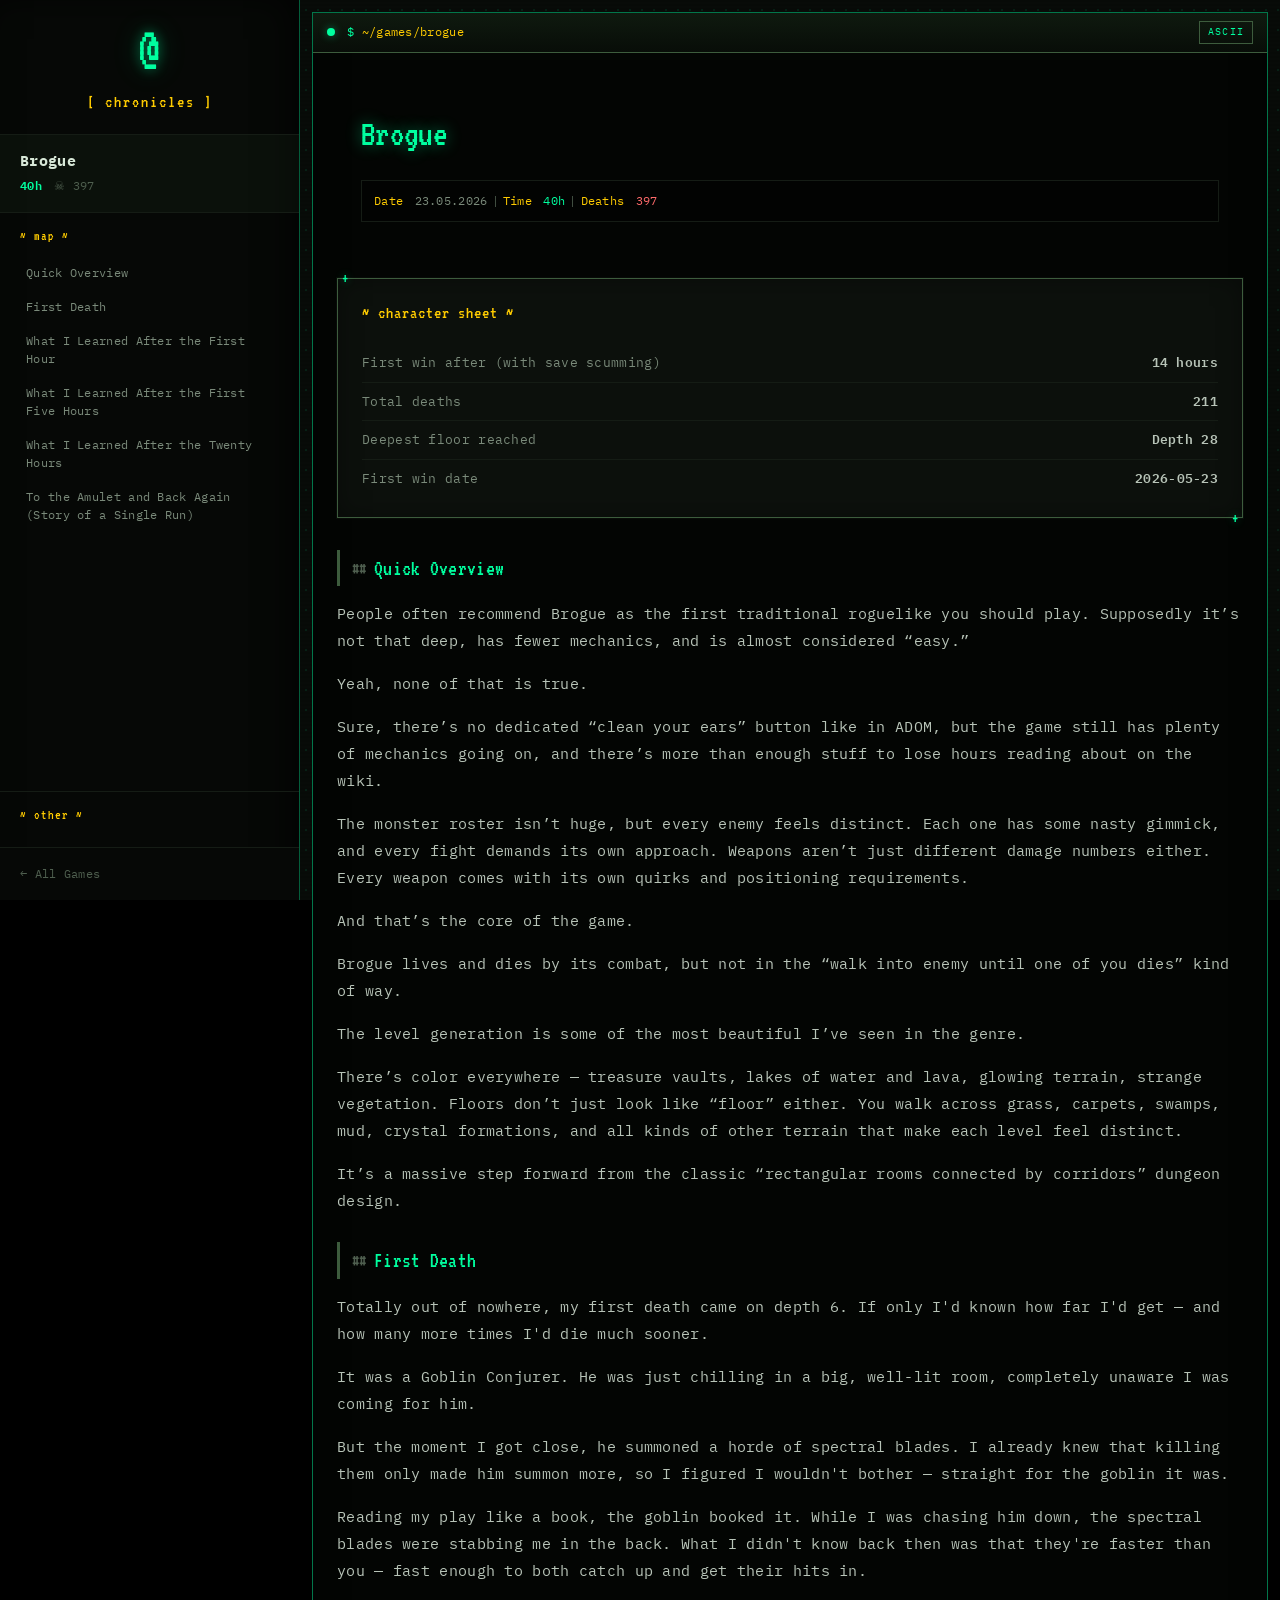
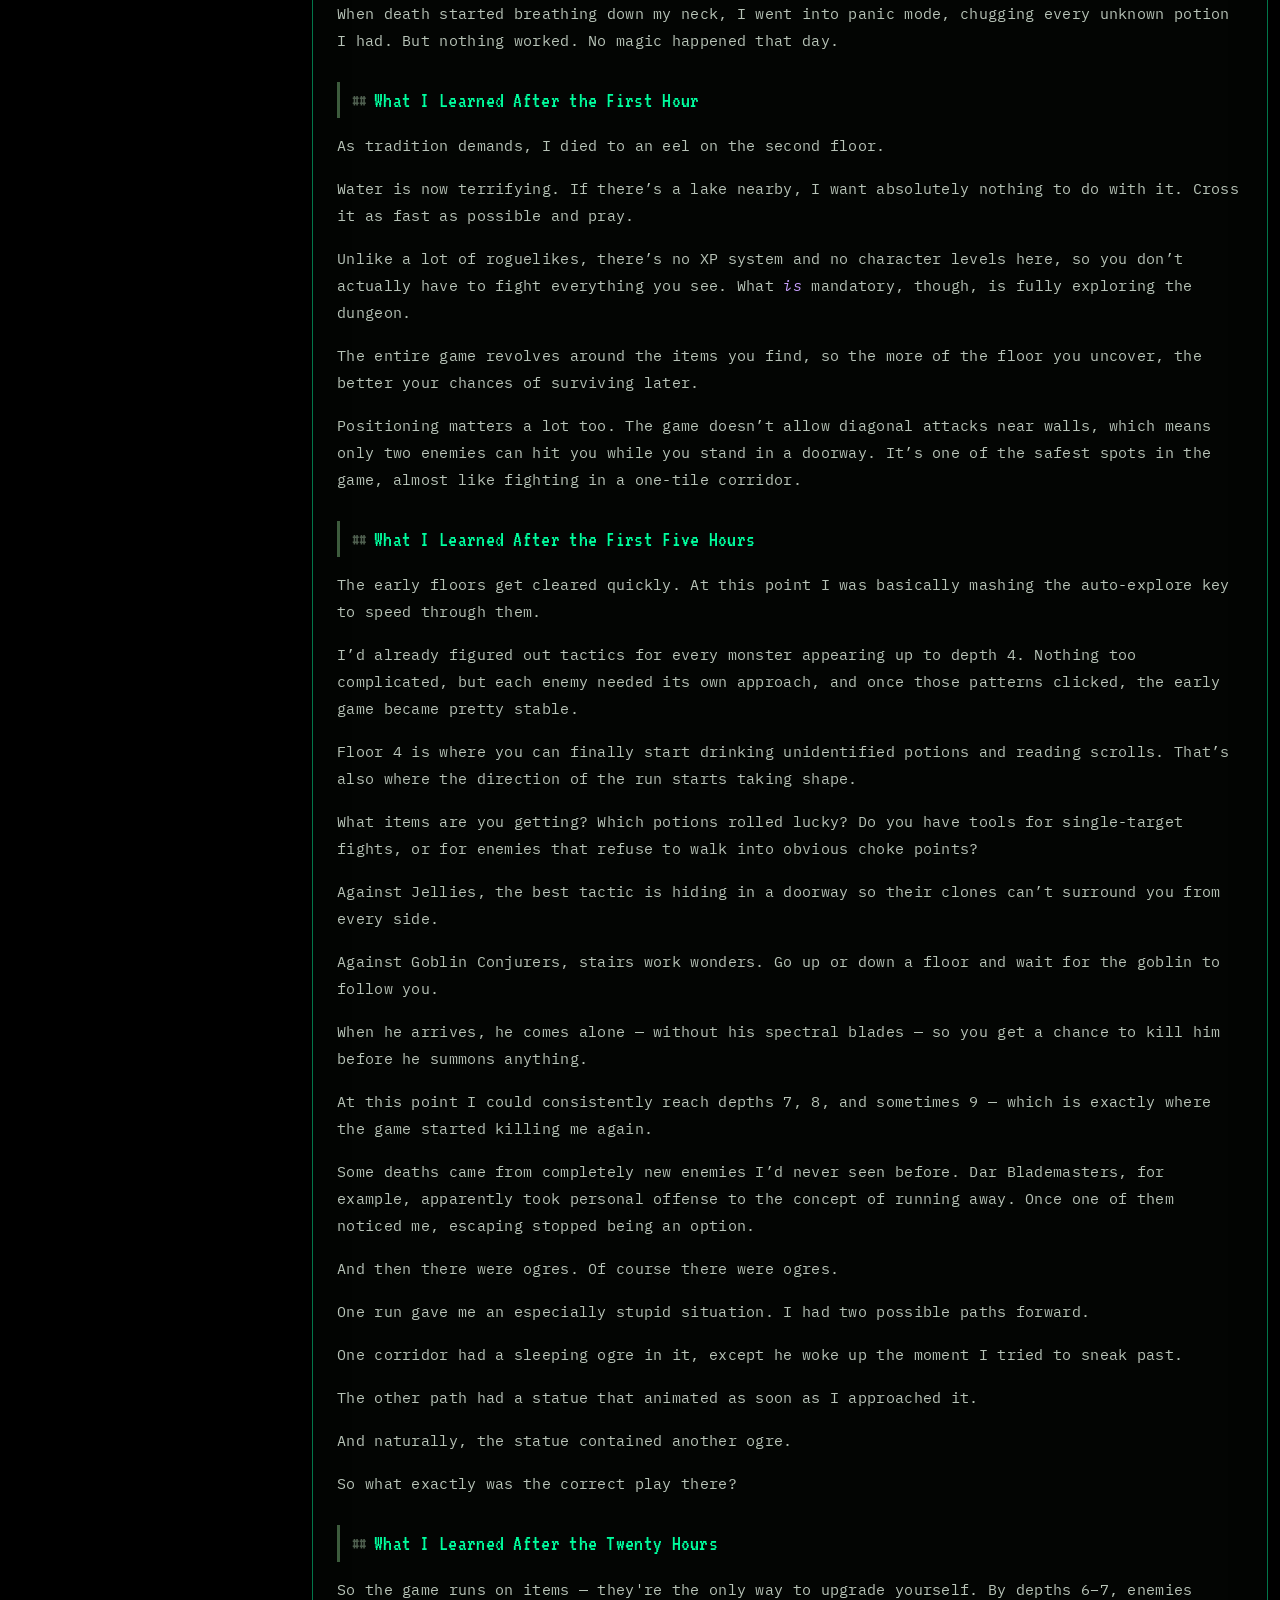
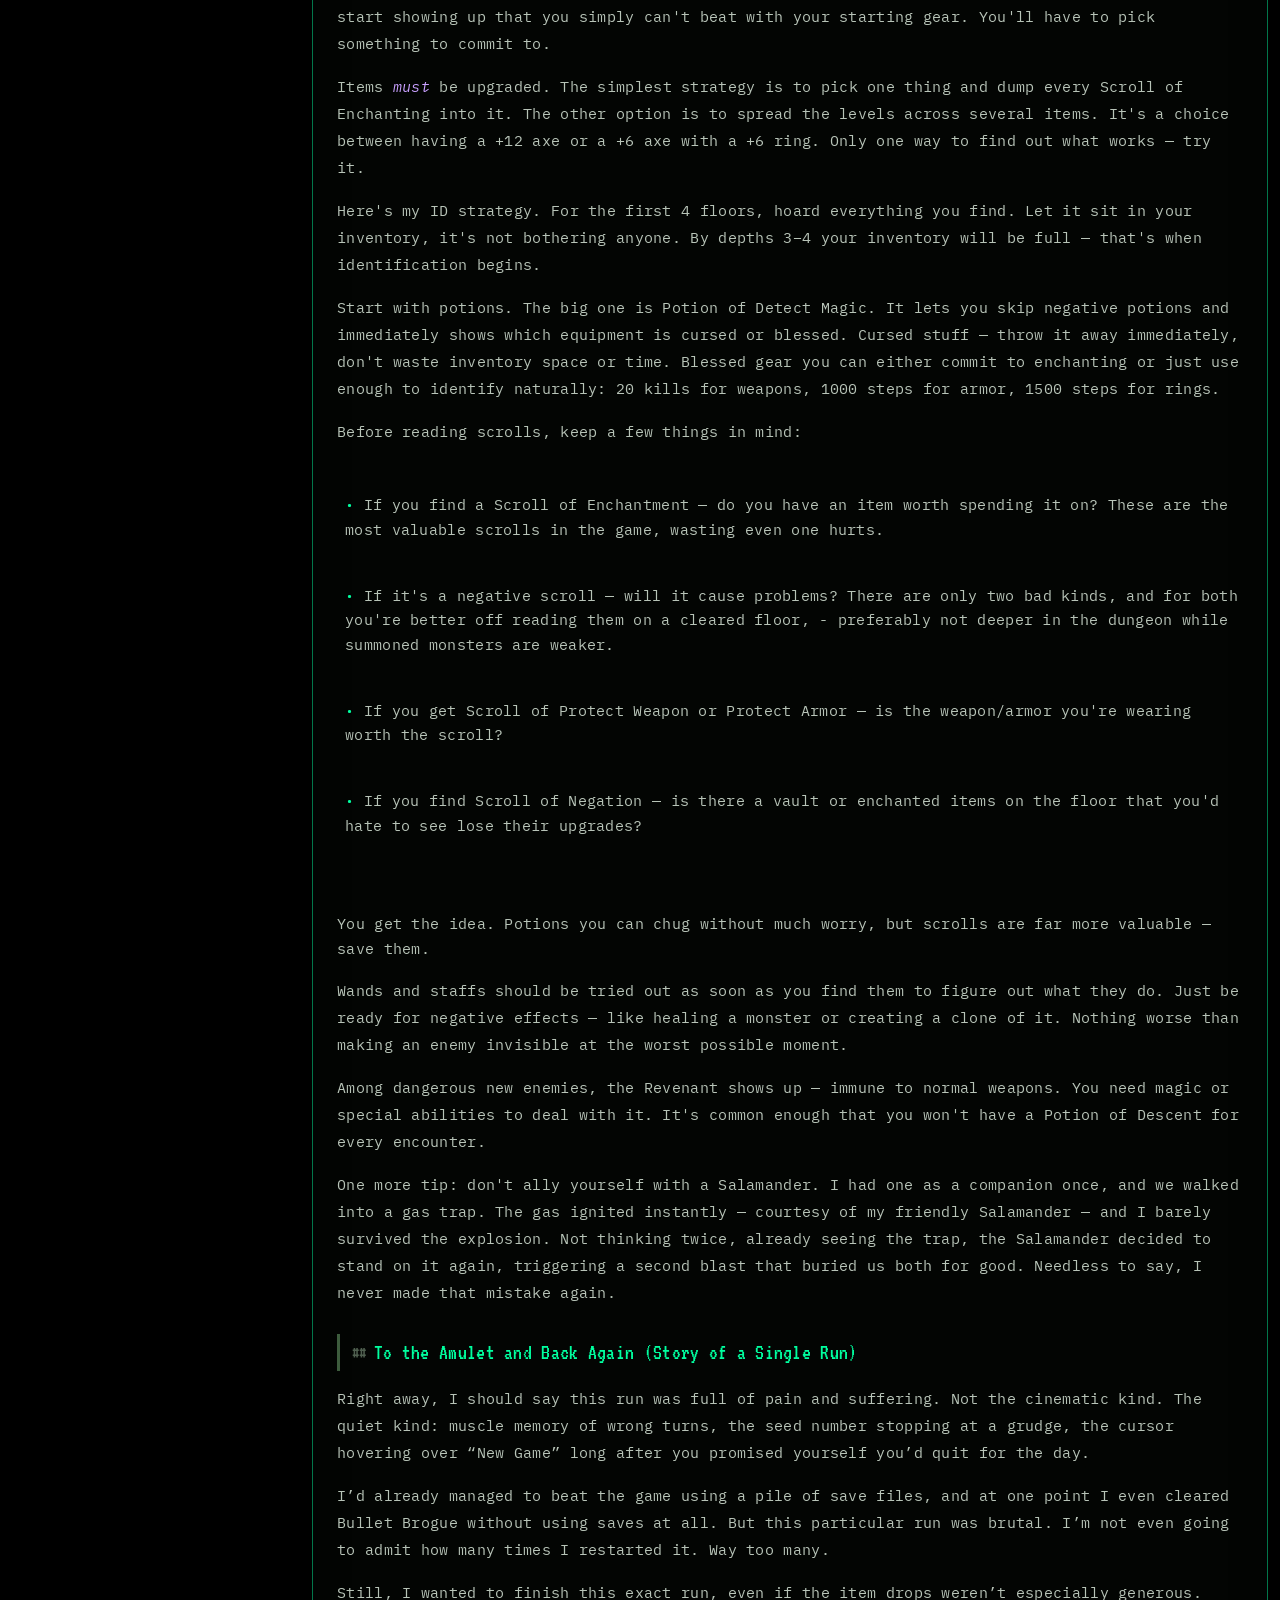
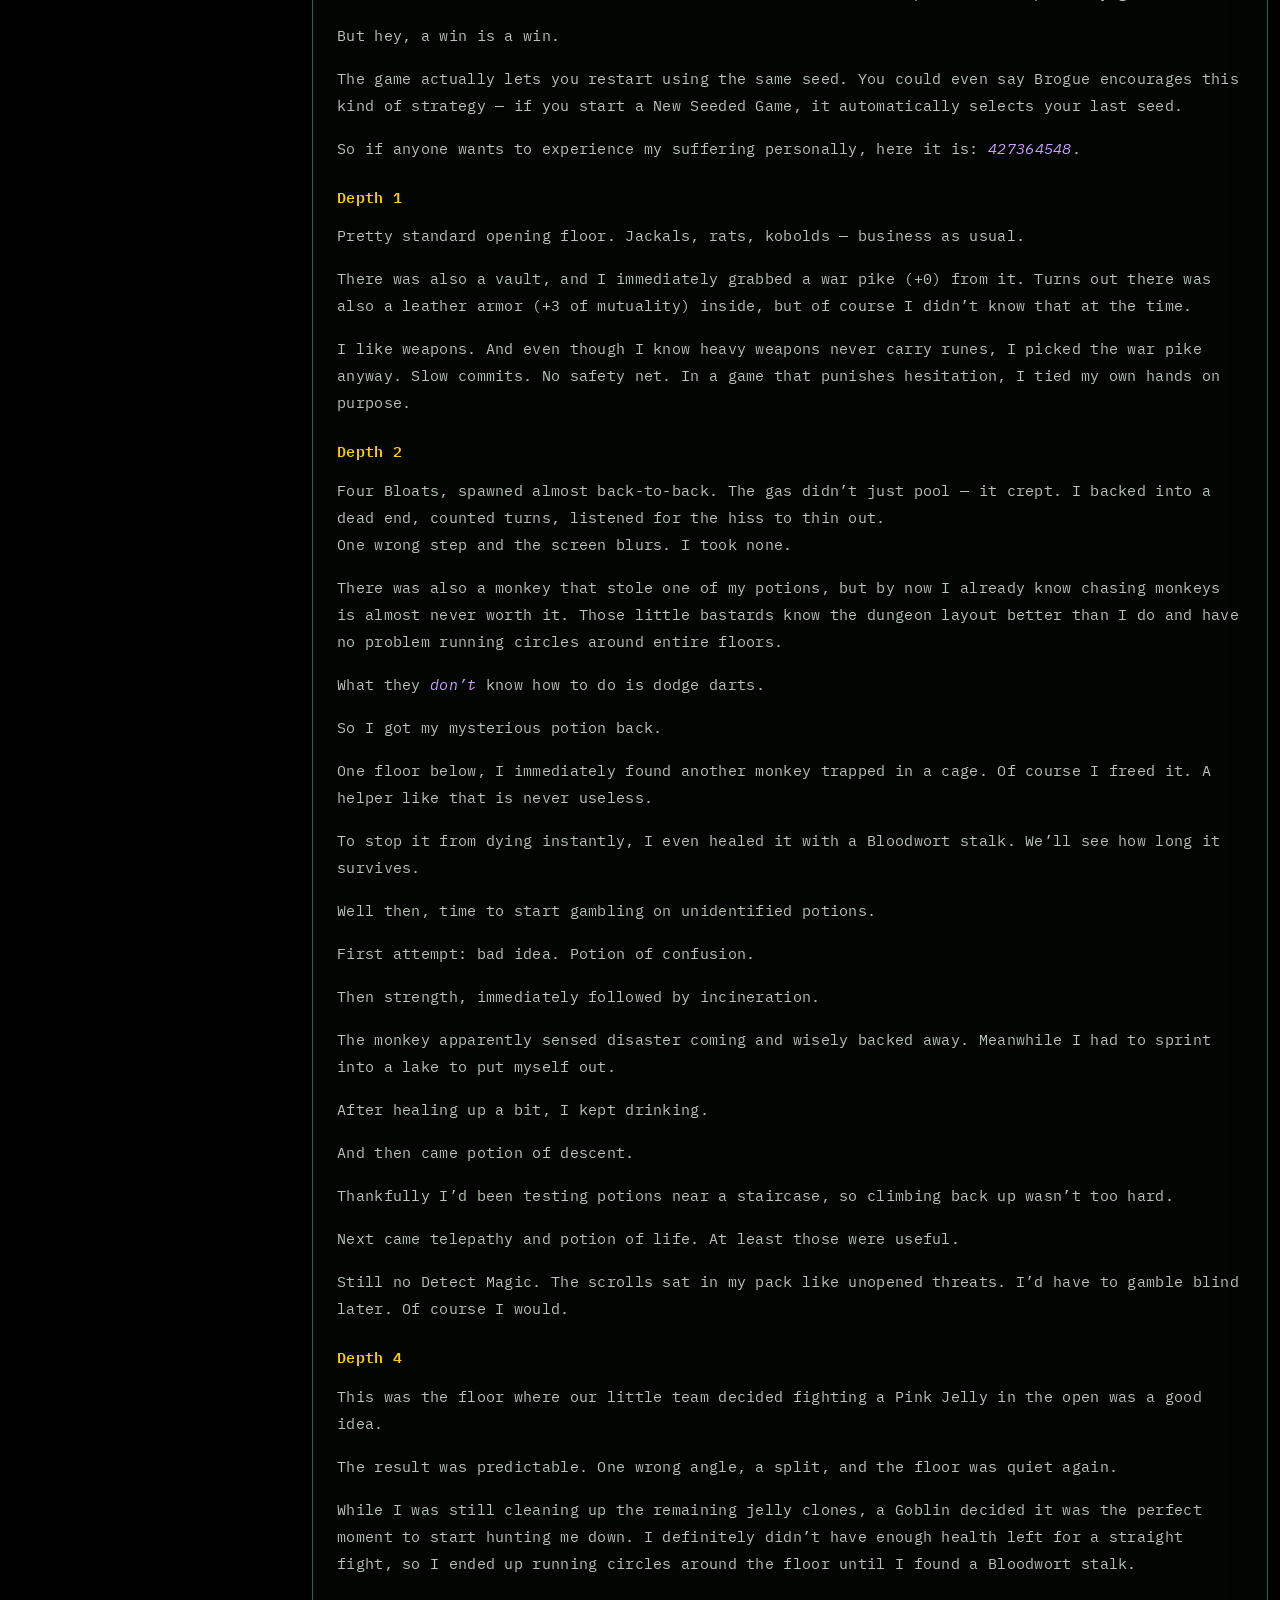
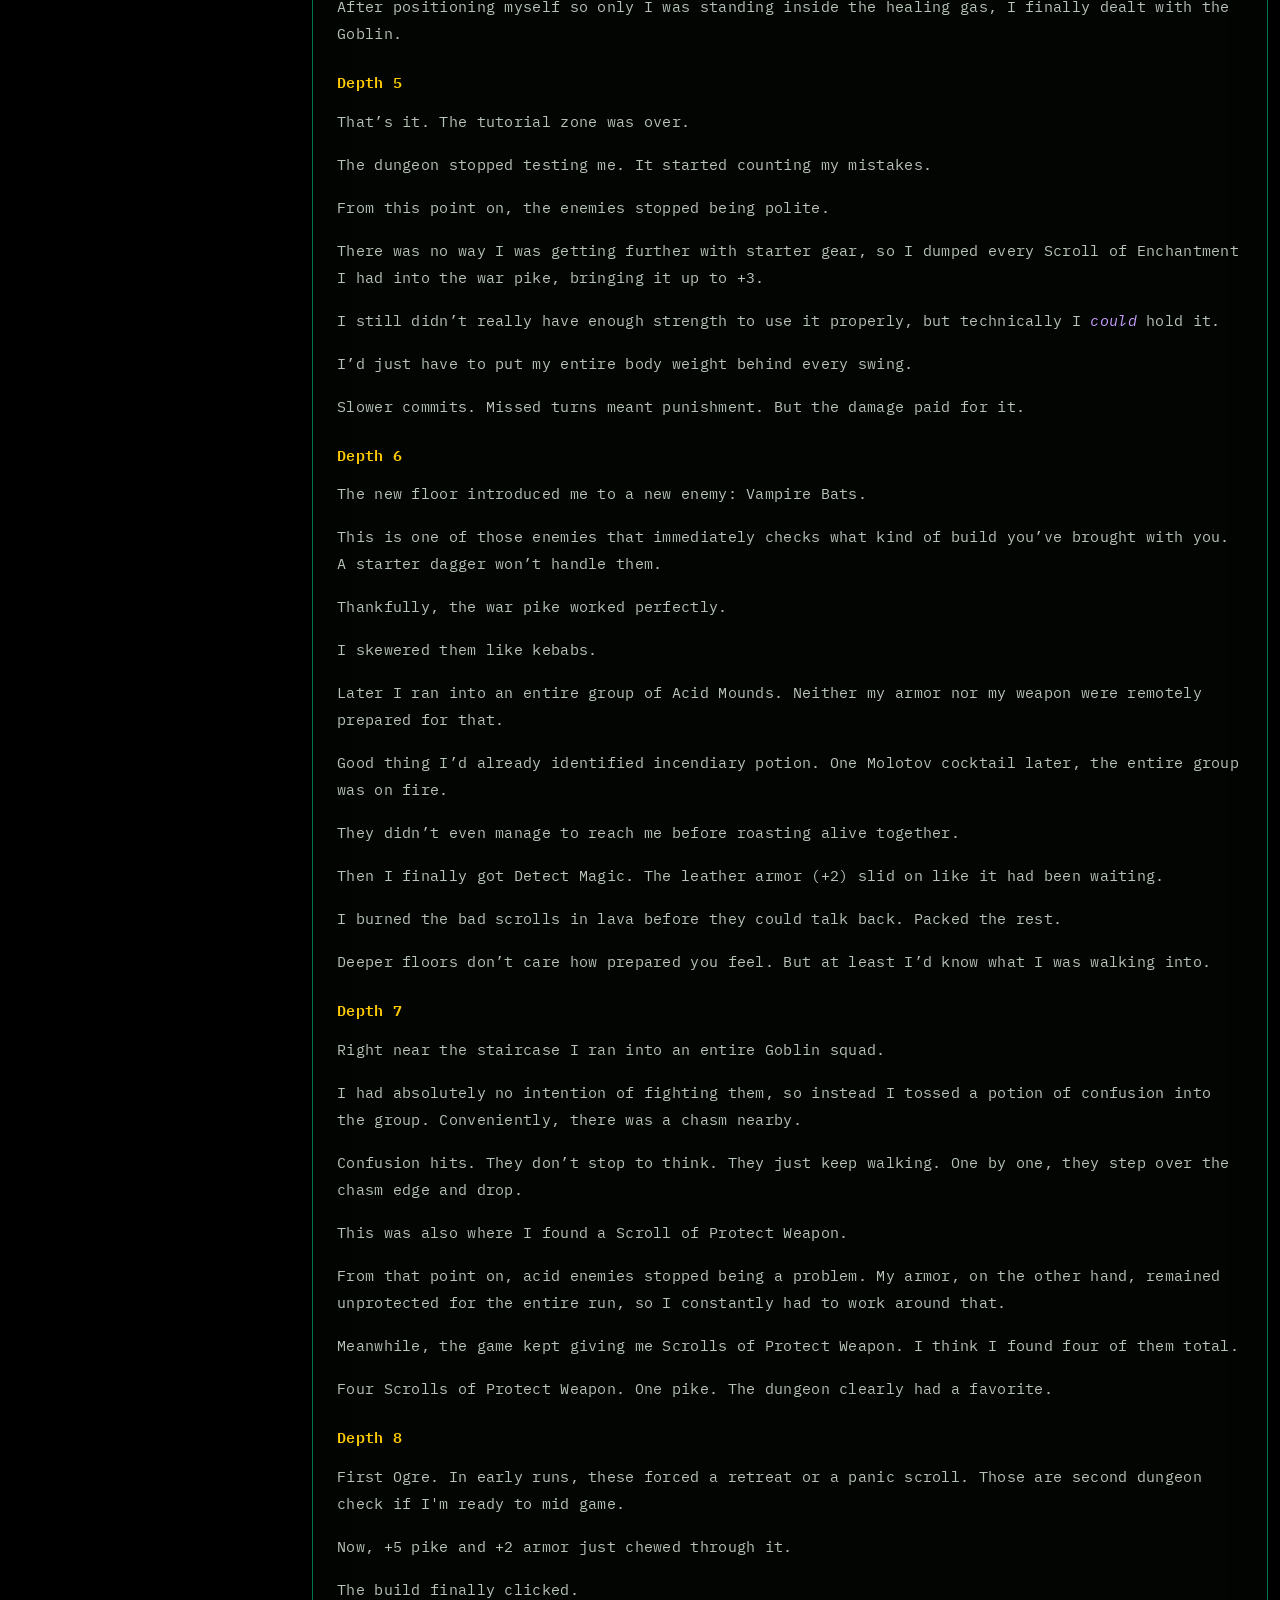
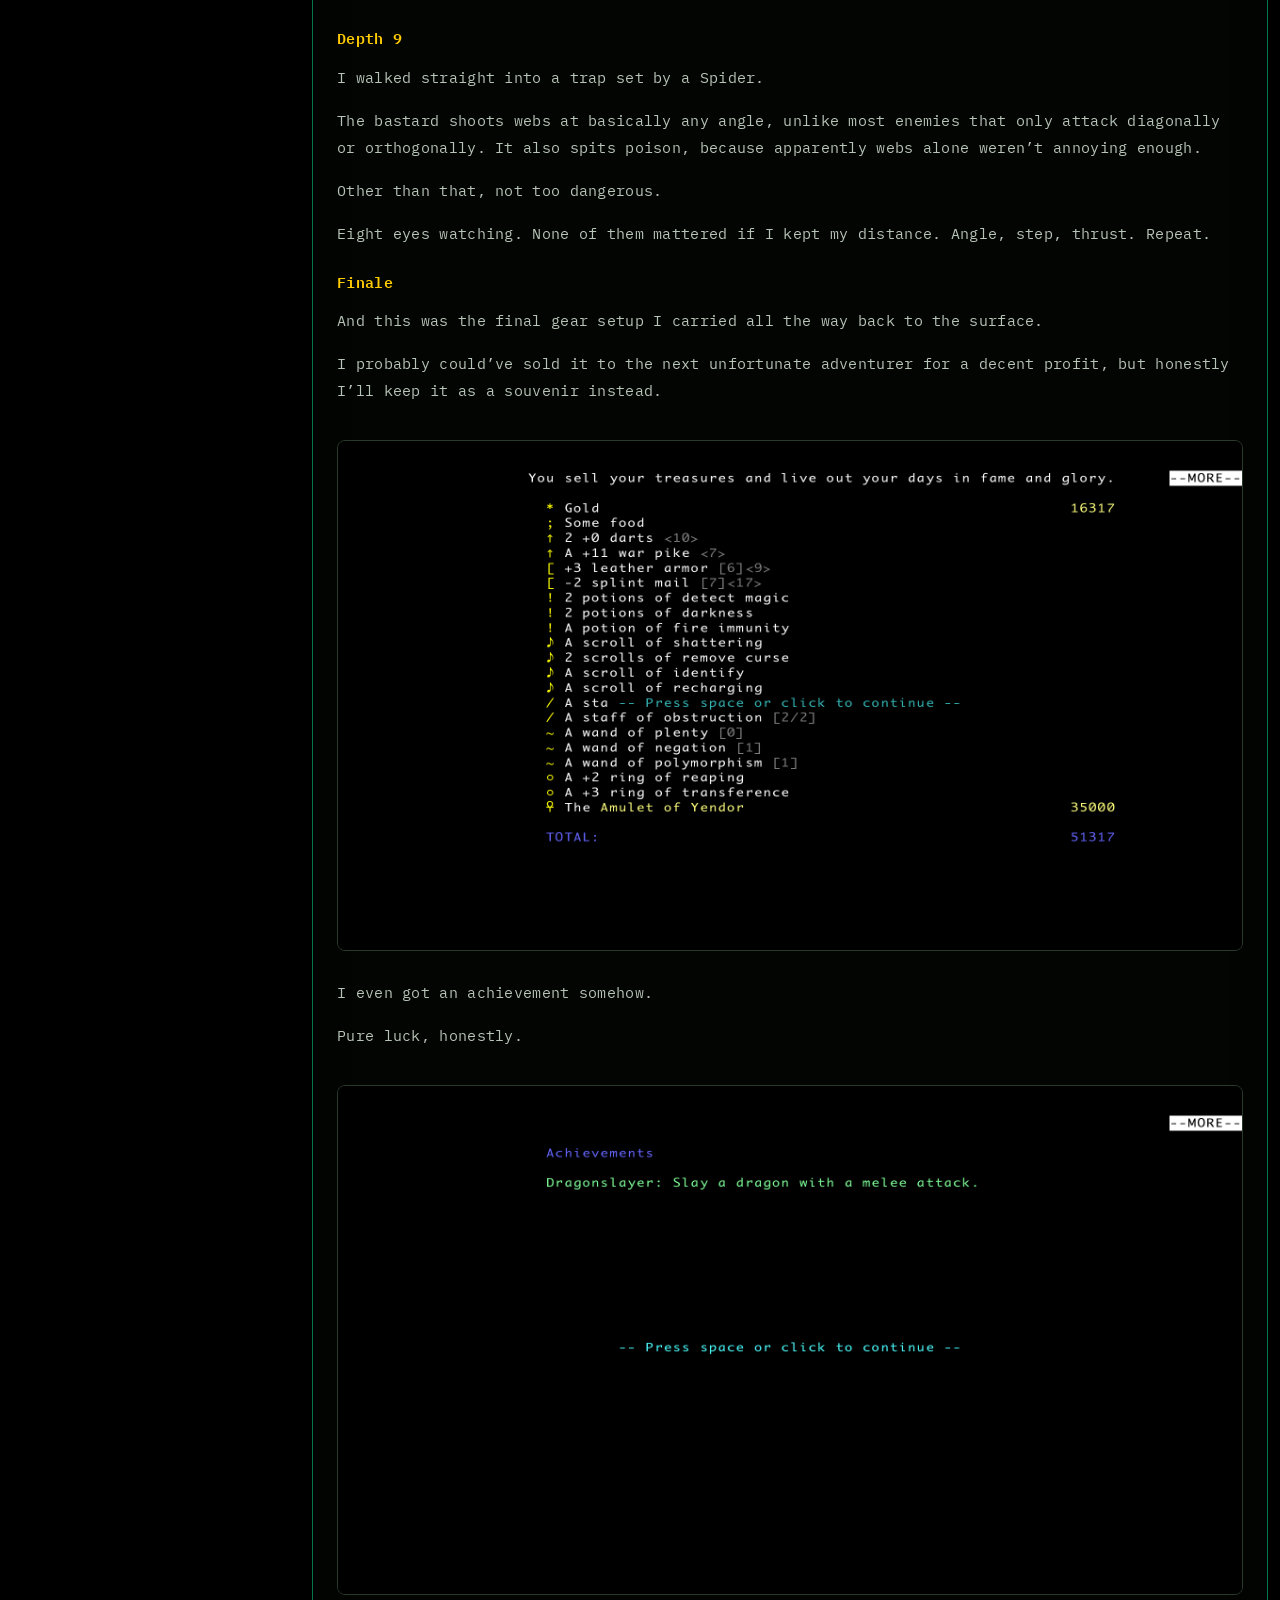
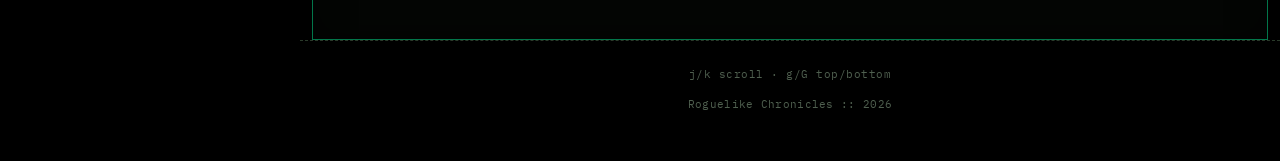
==== commit e4fab8f8: "deploy: c1229e5c154a3351b038bbf70ae386da4ae0eeb4" ====
--- a/games/brogue.html
+++ b/games/brogue.html
@@ -4,6 +4,7 @@
   <meta charset="UTF-8">
   <meta name="viewport" content="width=device-width, initial-scale=1.0">
   <title>Brogue — Roguelike Chronicles</title>
+  <link rel="icon" type="image/svg+xml" href="../images/favicon.svg">
   <link rel="stylesheet" href="https://fonts.googleapis.com/css2?family=IBM+Plex+Mono:wght@400;500;600&family=VT323&display=swap">
   <script async src="https://www.googletagmanager.com/gtag/js?id=G-BKC3J0J8XS"></script>
   <script>
@@ -274,13 +275,13 @@
   display: inline-flex;
   align-items: center;
   justify-content: center;
-  width: 1.2em;
   font-family: var(--font-terminal);
   font-size: 56px;
   font-weight: 400;
   color: var(--phosphor-green);
   text-decoration: none;
   line-height: 1;
+  padding: 0 0.1em;
   text-shadow:
     0 0 12px var(--glow-green),
     0 0 28px rgba(0, 255, 159, 0.25);
@@ -1223,8 +1224,8 @@
       <div class="sidebar-current-game">
         <div class="current-game-title">Brogue</div>
         <div class="current-game-meta">
-          <span class="current-game-hours time-short">14h</span>
-          <span class="current-game-deaths">&#x2620; 211</span>
+          <span class="current-game-hours time-short">40h</span>
+          <span class="current-game-deaths">&#x2620; 397</span>
         </div>
       </div>
       <nav class="sidebar-toc">
@@ -1262,9 +1263,9 @@
           <div class="status-bar" role="status">
             <span class="status-item"><span class="status-key">Date</span> 23.05.2026</span>
             <span class="status-sep">|</span>
-            <span class="status-item time-short"><span class="status-key">Time</span> 14h</span>
+            <span class="status-item time-short"><span class="status-key">Time</span> 40h</span>
             <span class="status-sep">|</span>
-            <span class="status-item status-danger"><span class="status-key">Deaths</span> 211</span>
+            <span class="status-item status-danger"><span class="status-key">Deaths</span> 397</span>
           </div>
         </header>
         <div class="stats-section terminal-panel">
@@ -1275,7 +1276,6 @@
 <tr><td class="stat-metric">Total deaths</td><td class="stat-value val-normal">211</td></tr>
 <tr><td class="stat-metric">Deepest floor reached</td><td class="stat-value val-normal">Depth 28</td></tr>
 <tr><td class="stat-metric">First win date</td><td class="stat-value val-normal">2026-05-23</td></tr>
-<tr><td class="stat-metric">Gold collected</td><td class="stat-value val-normal">15,910</td></tr>
 </tbody>
 </table>
         </div>
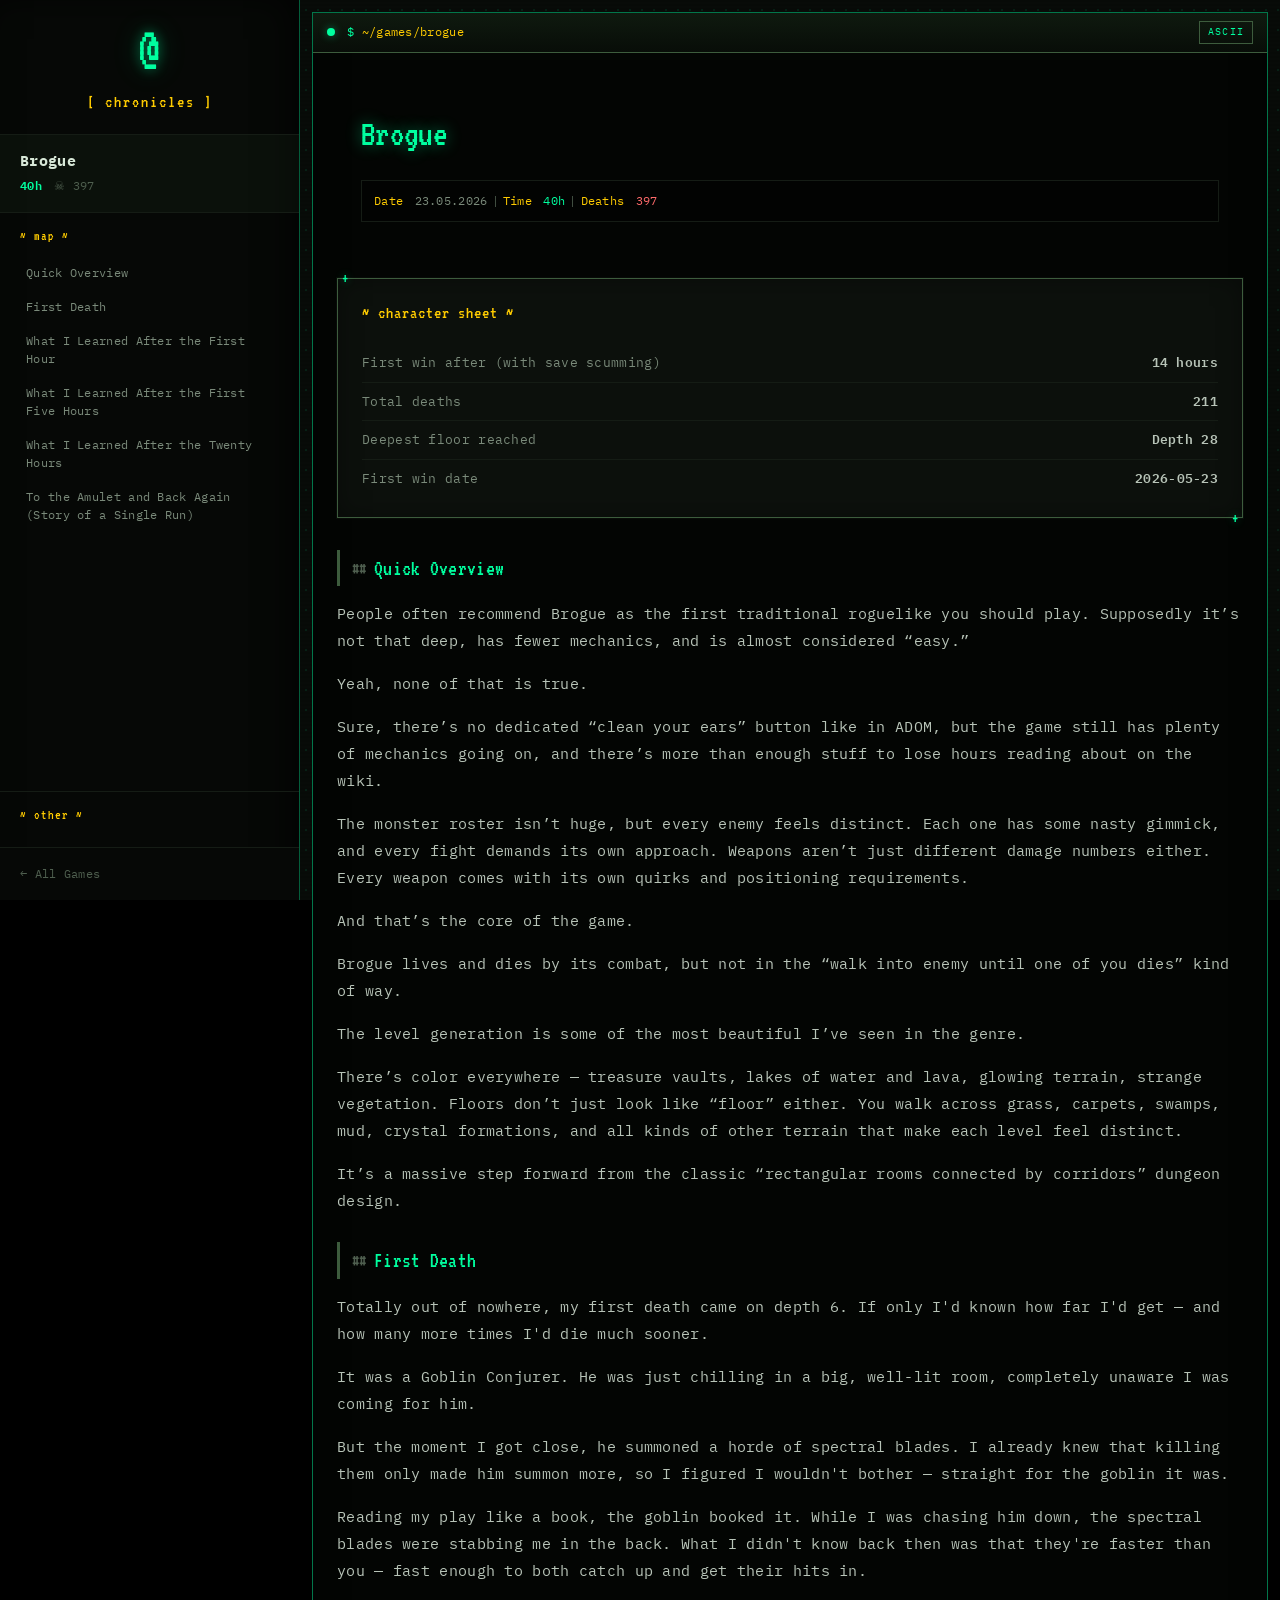
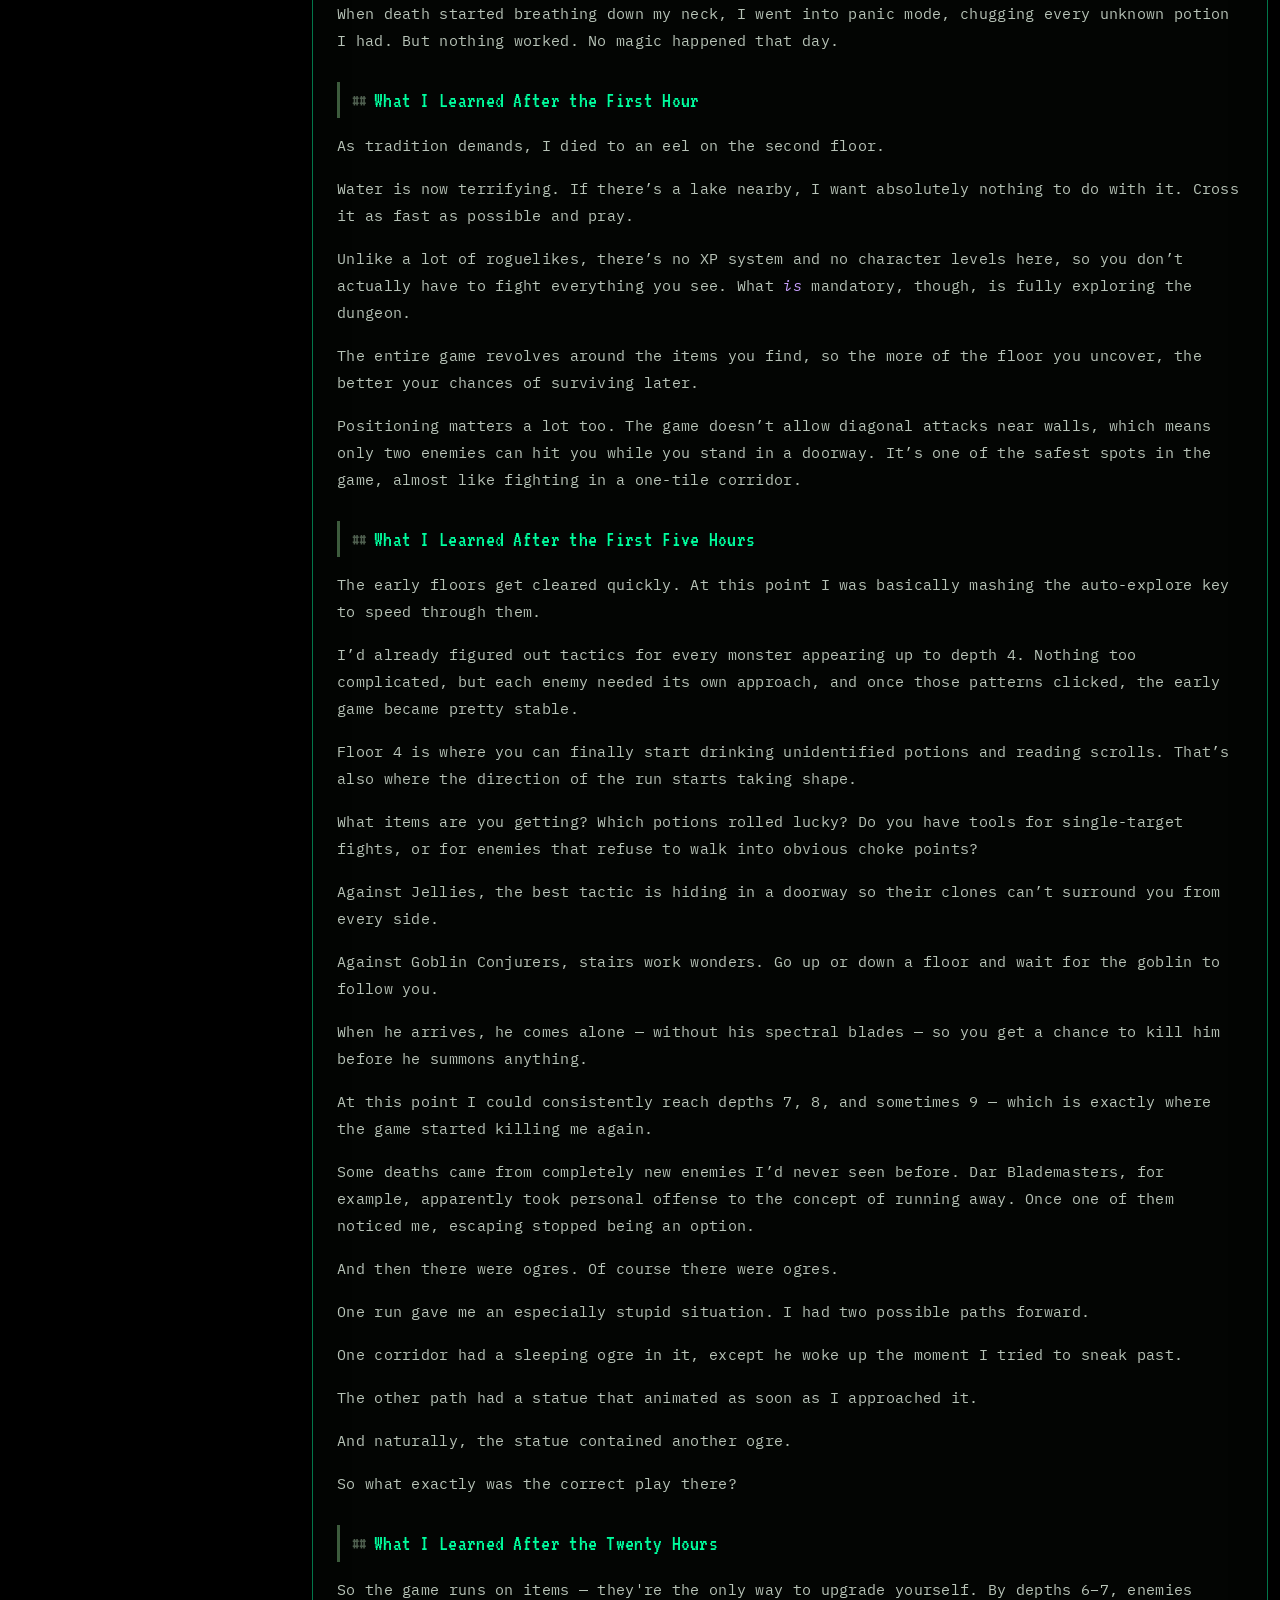
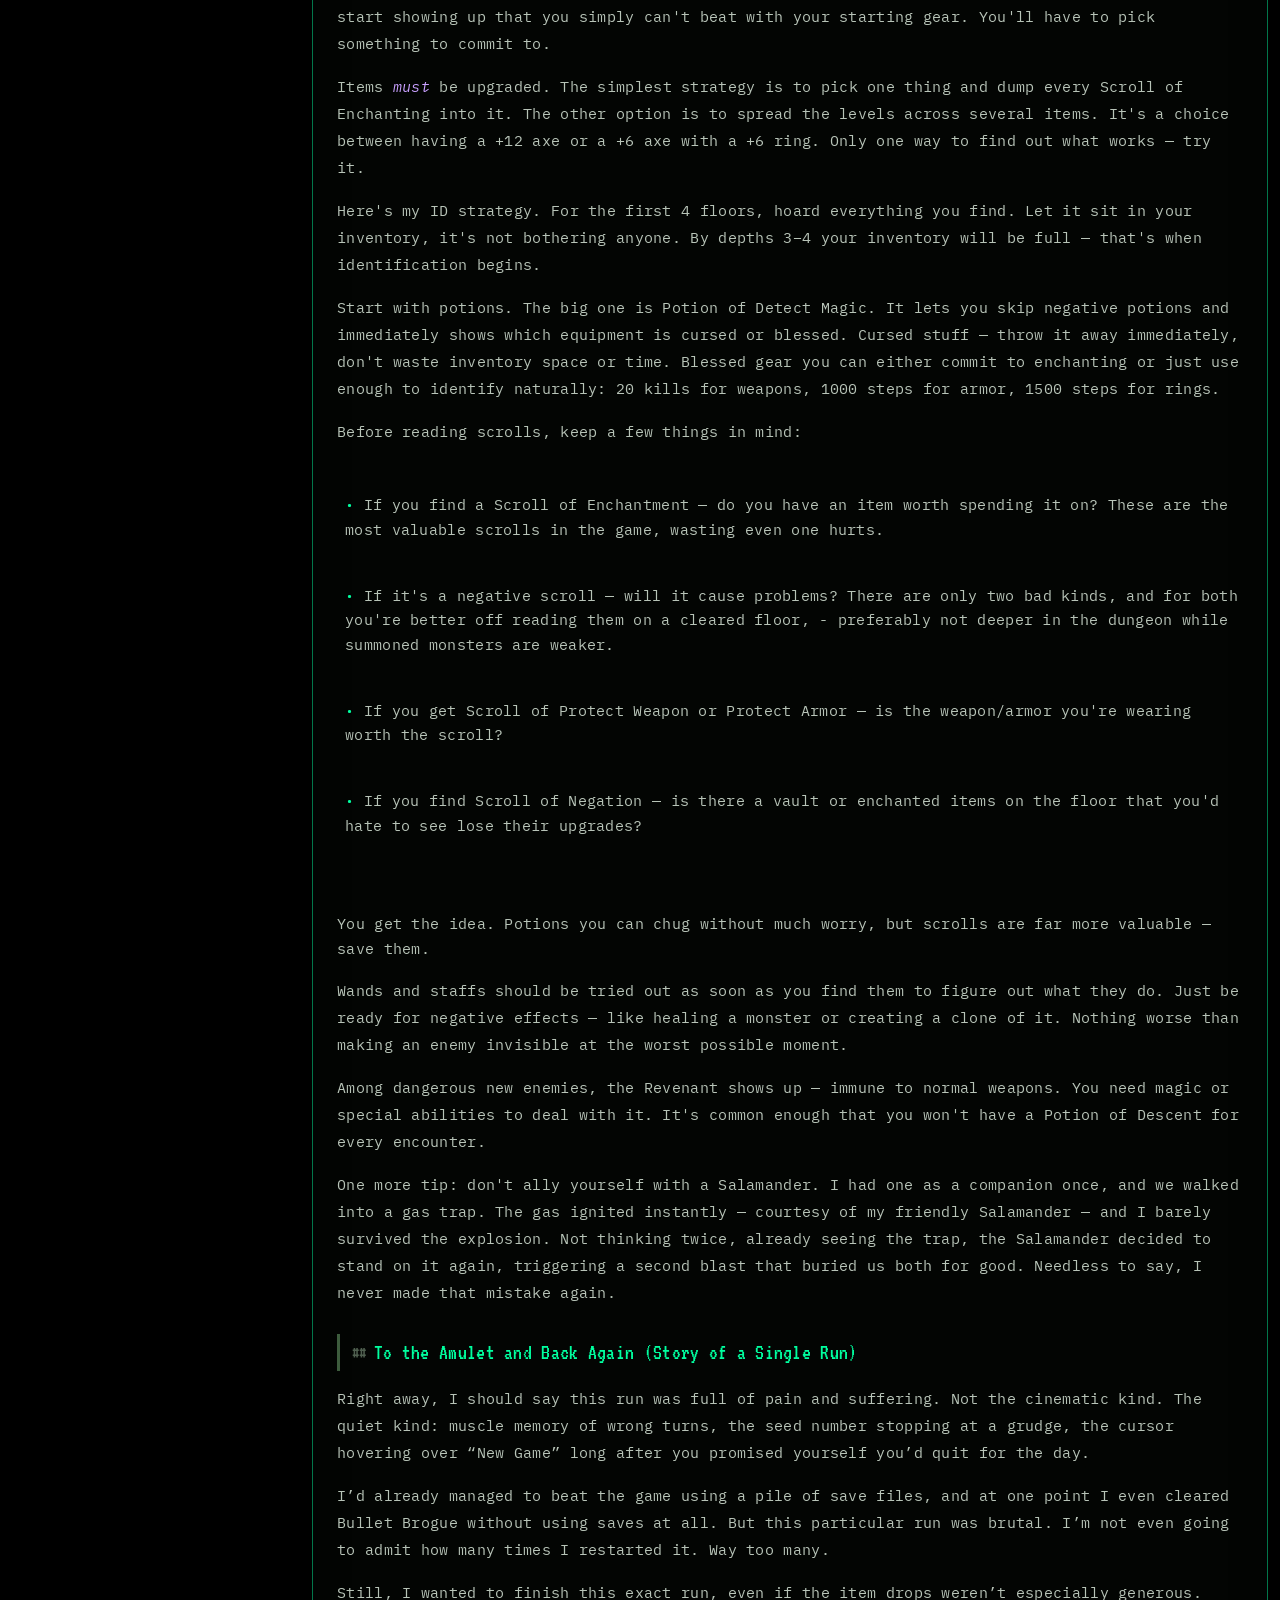
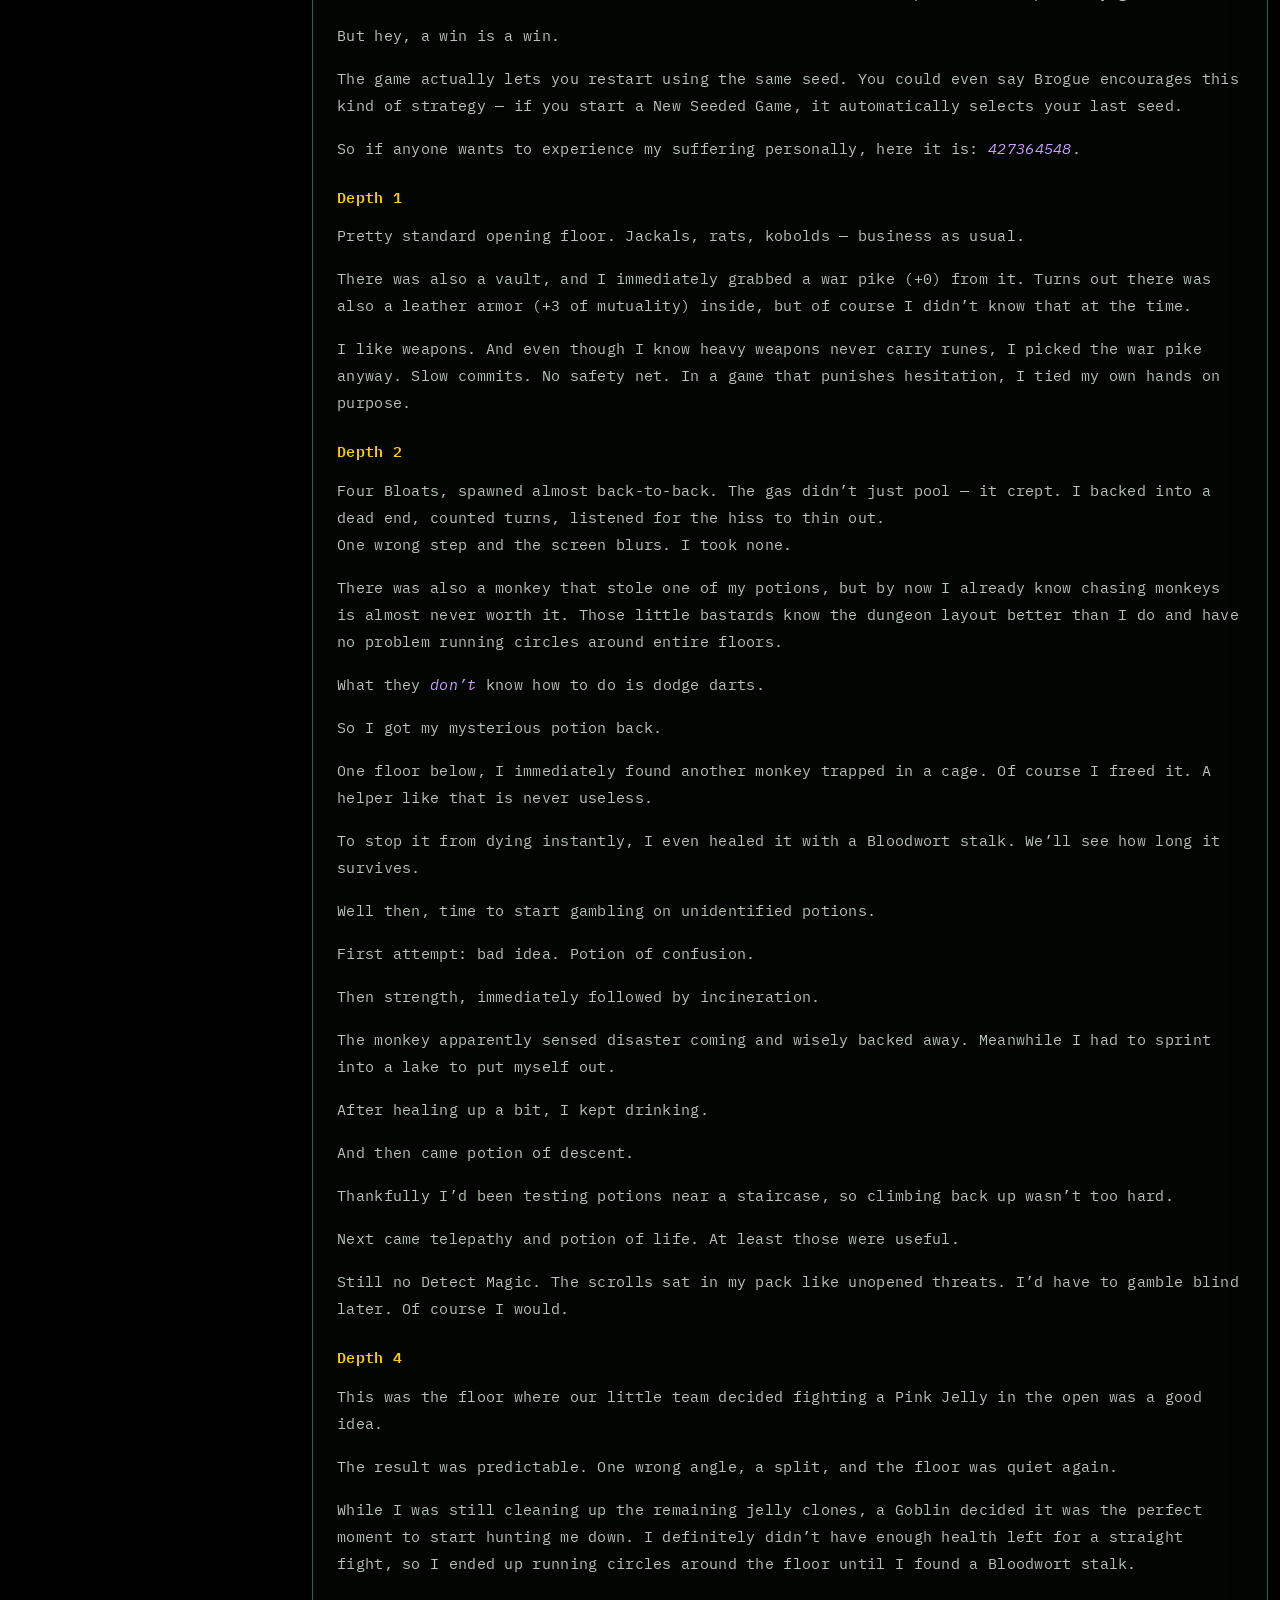
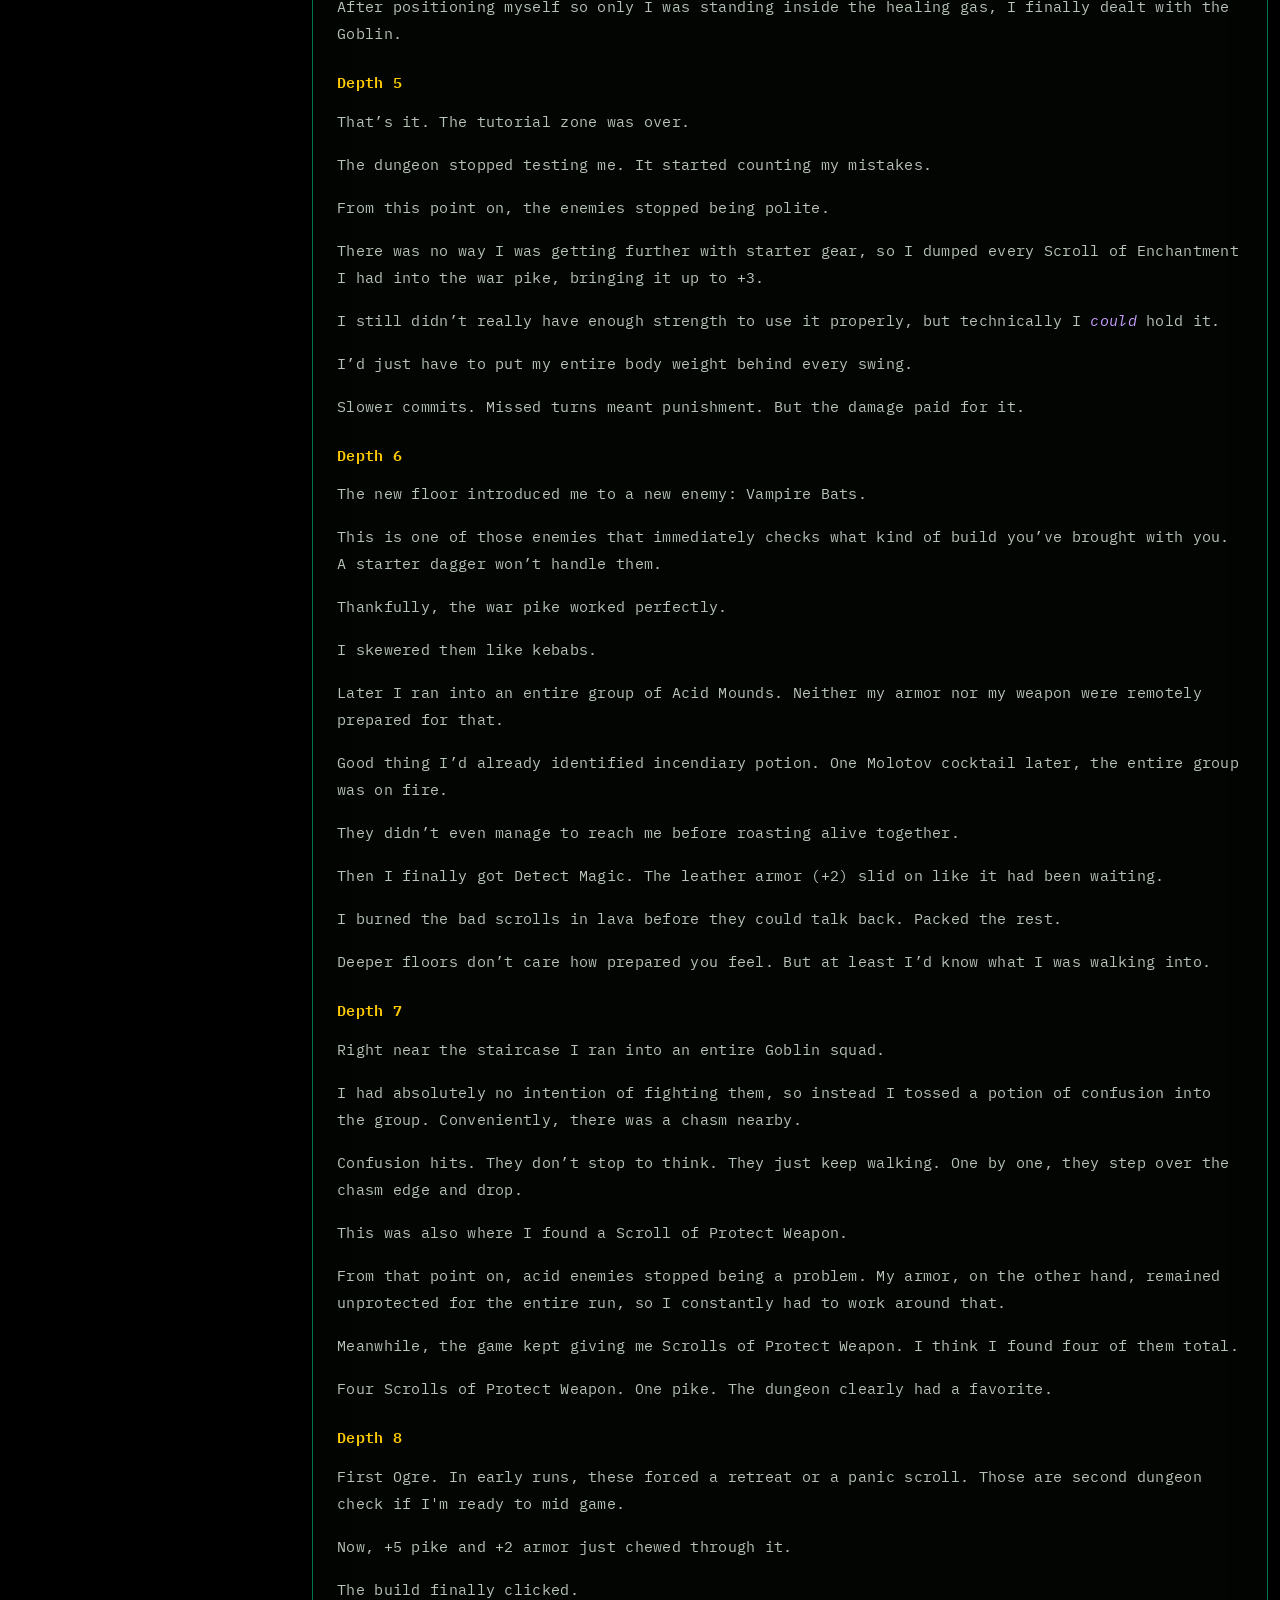
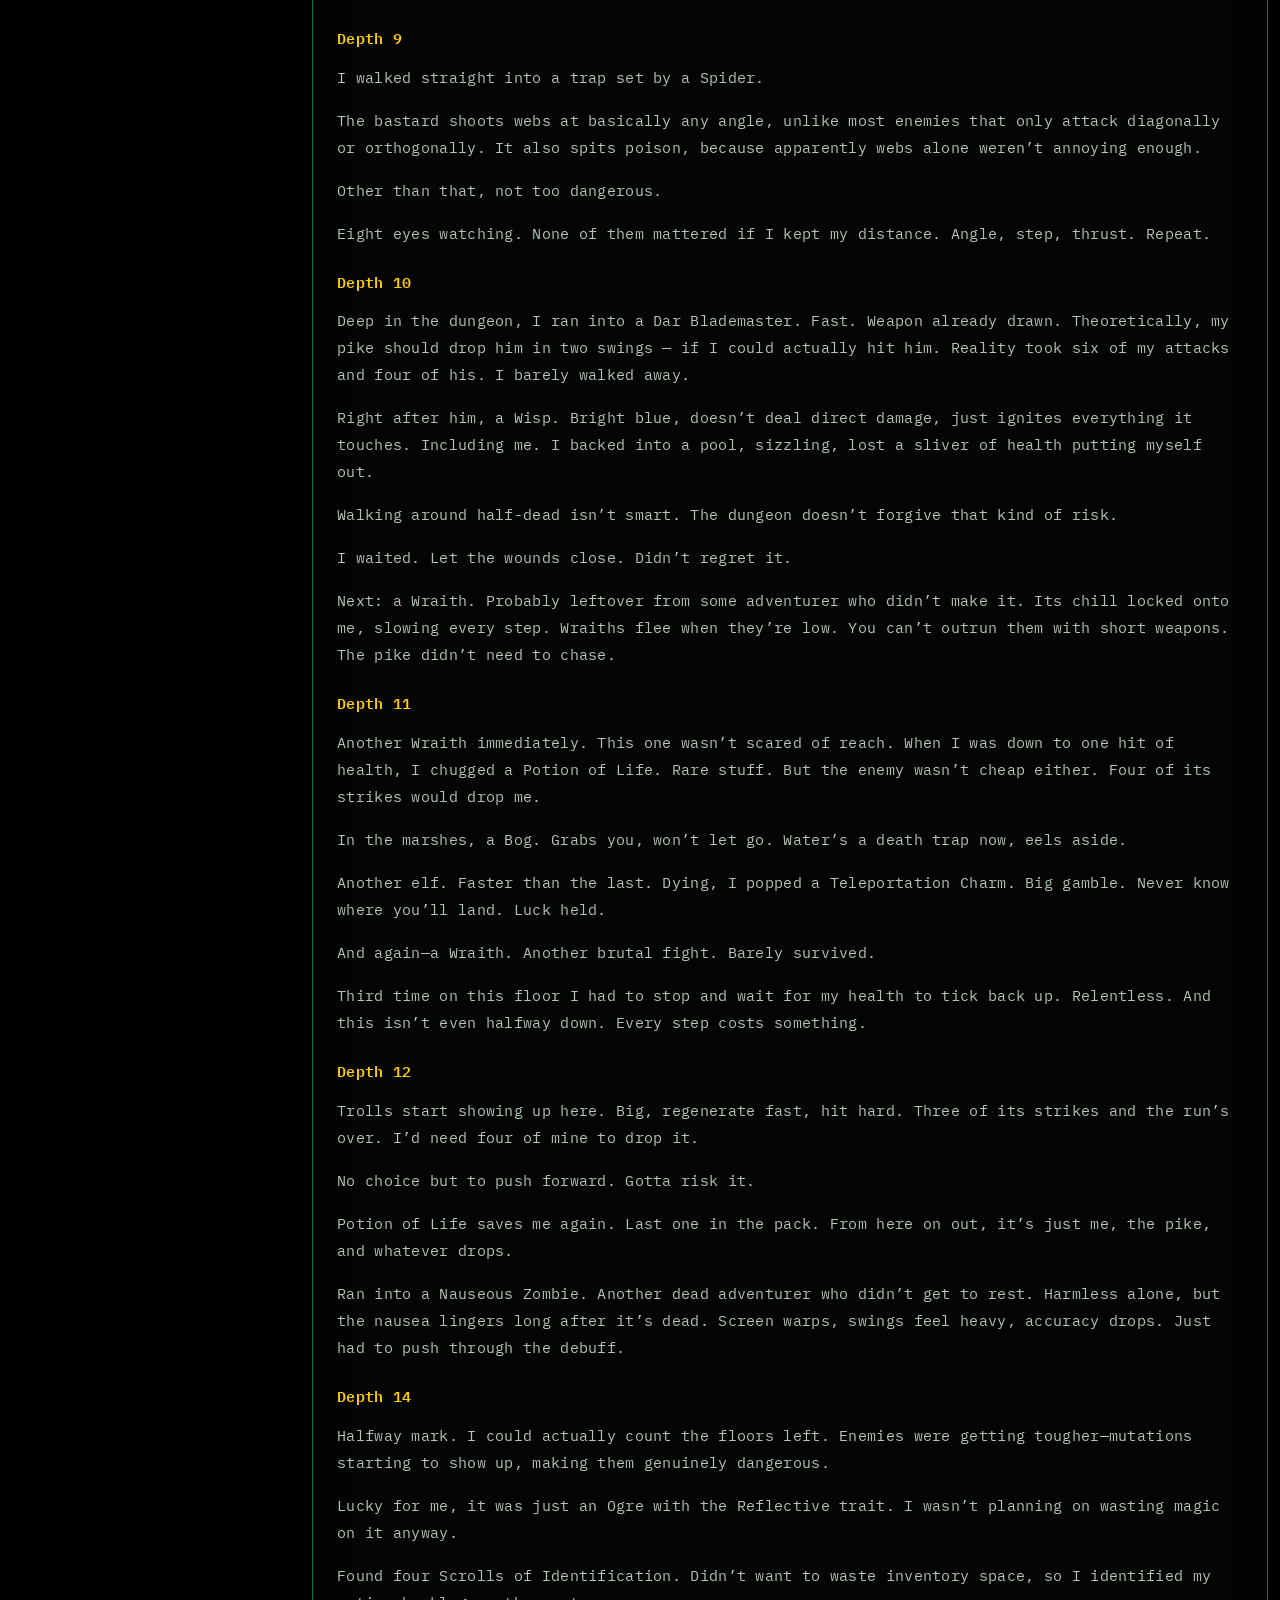
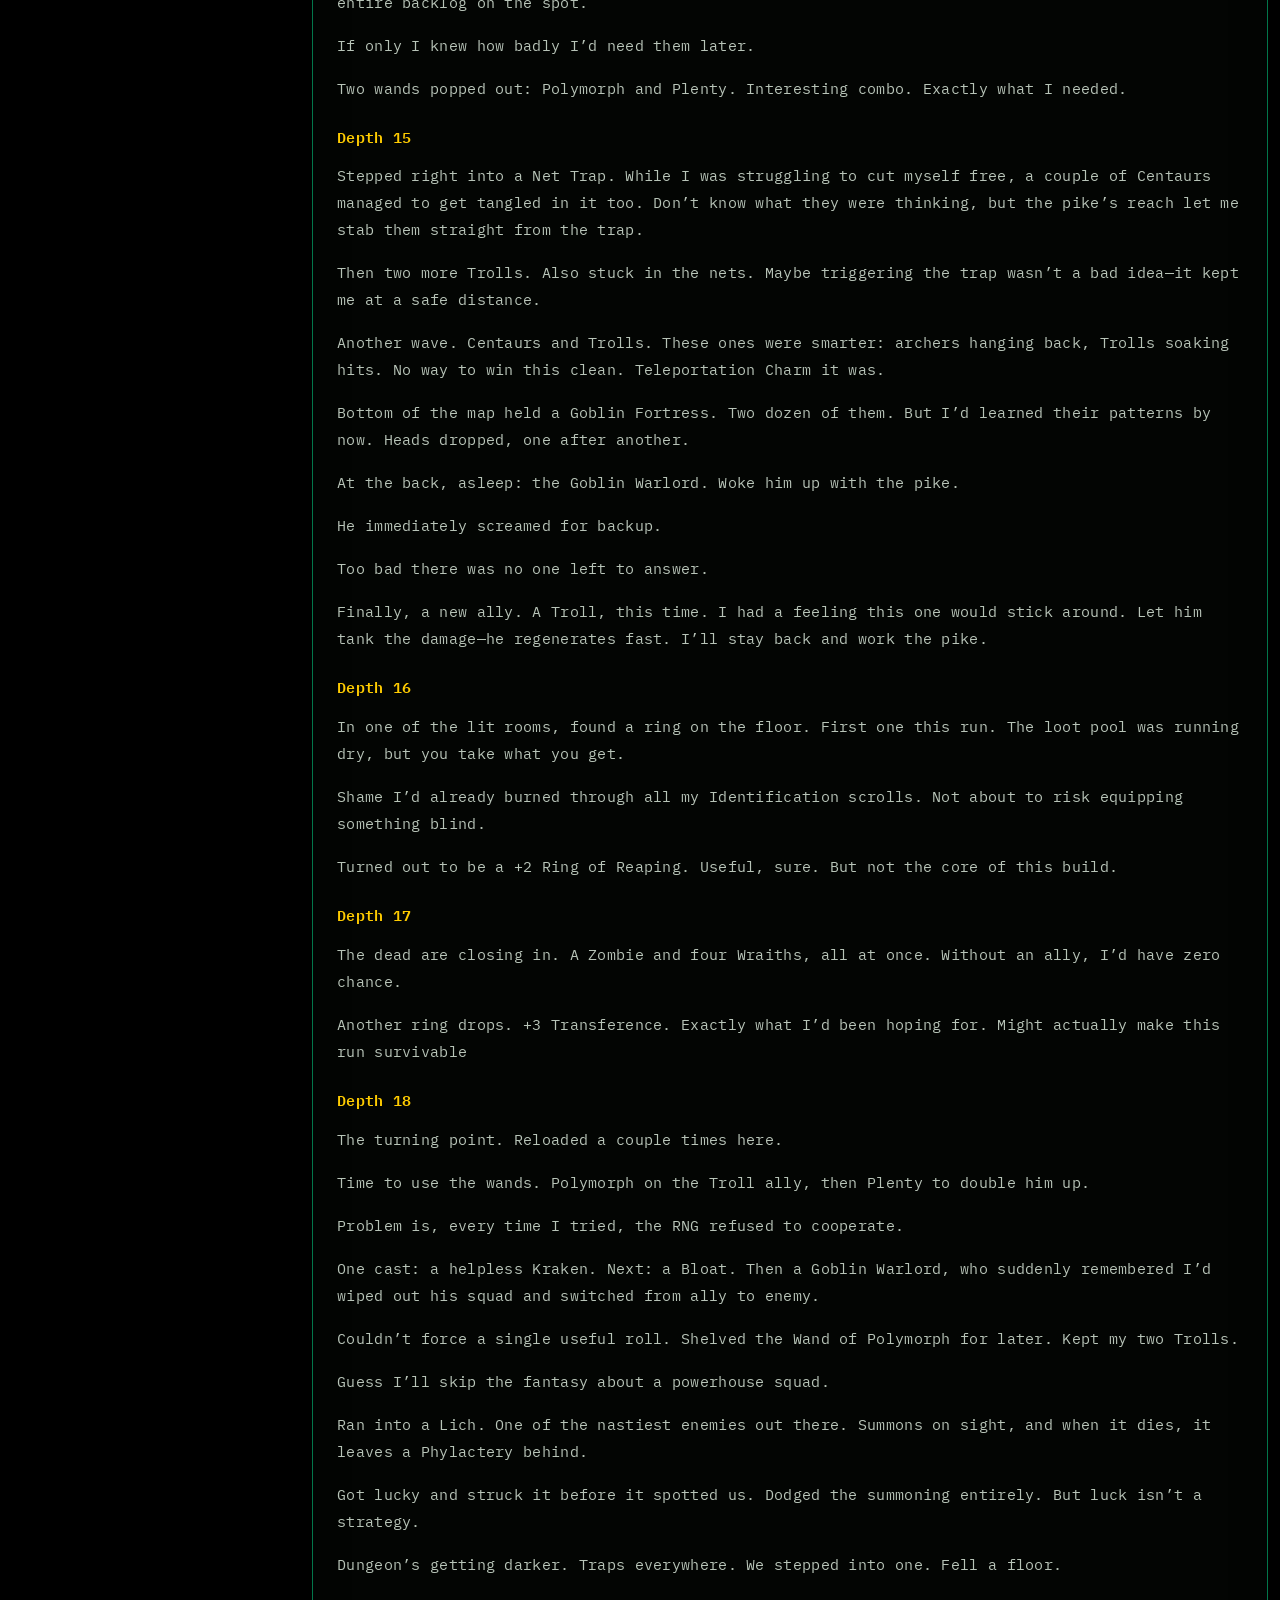
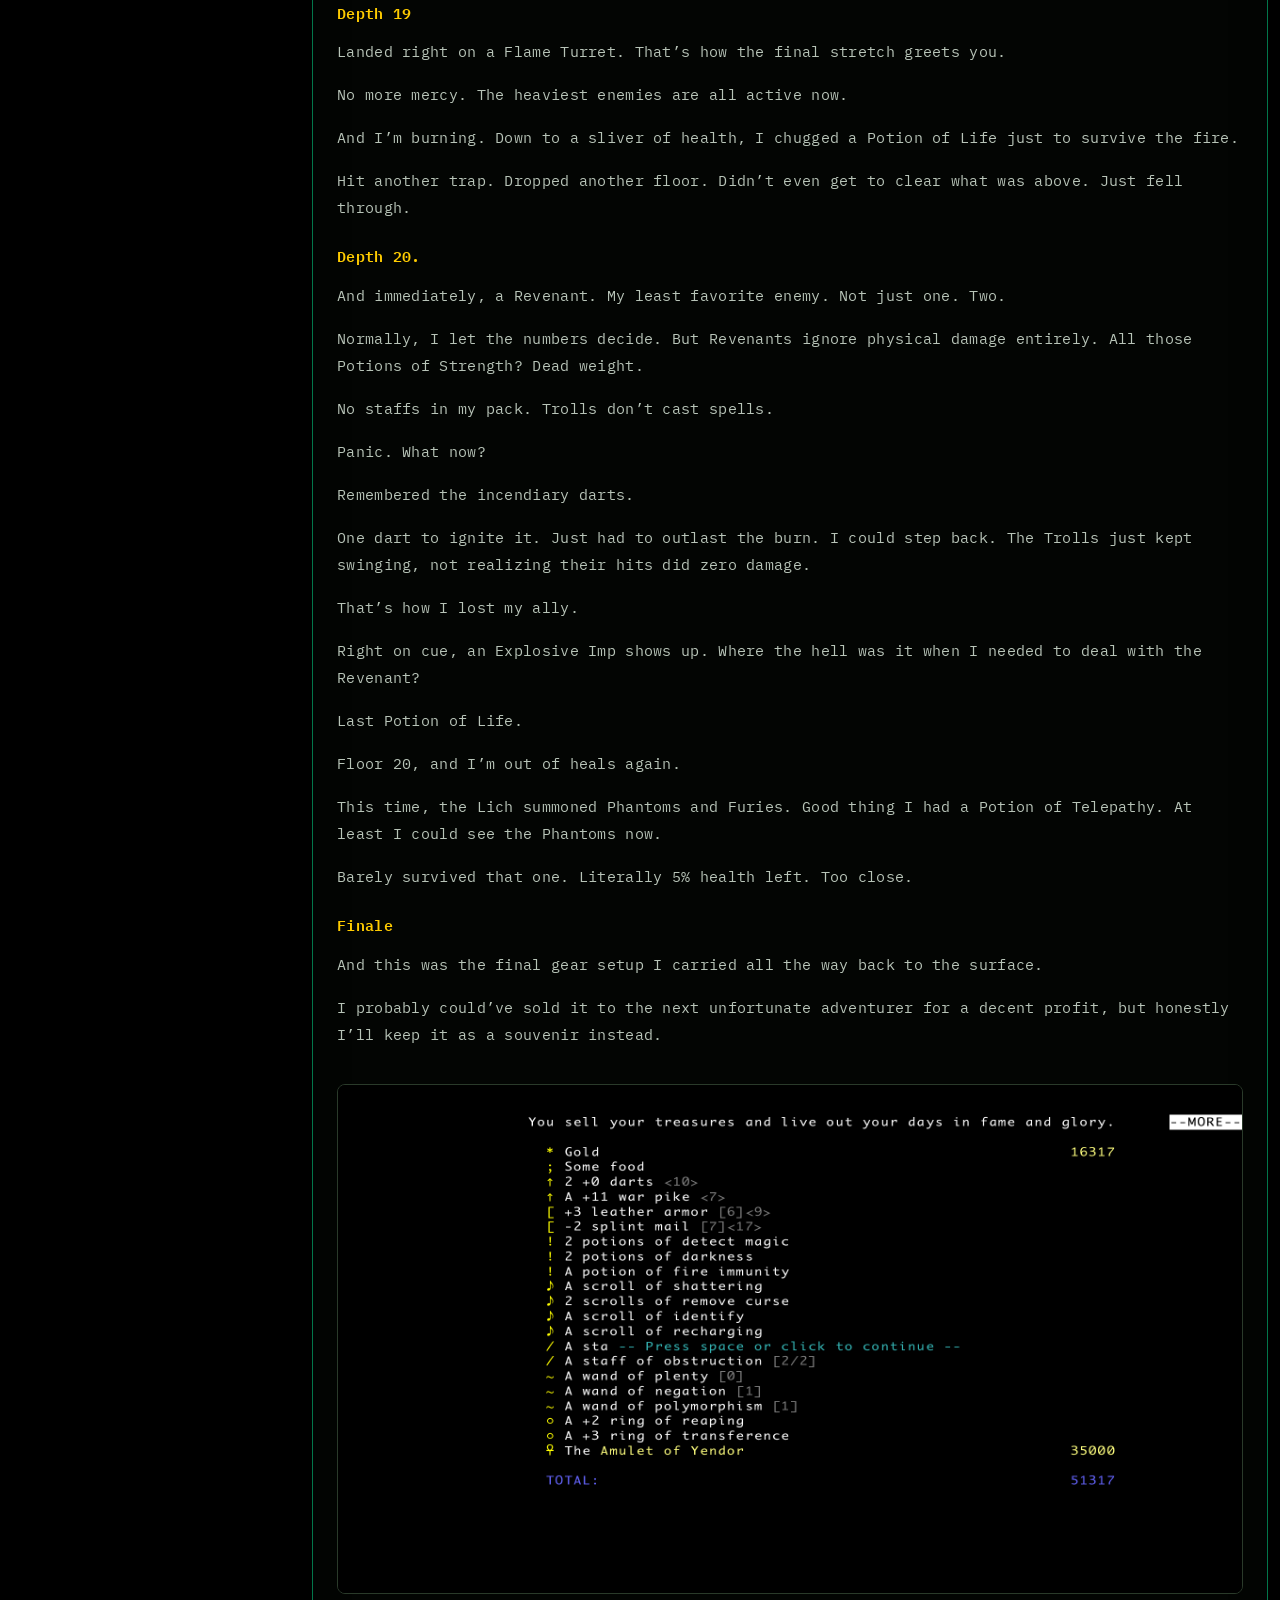
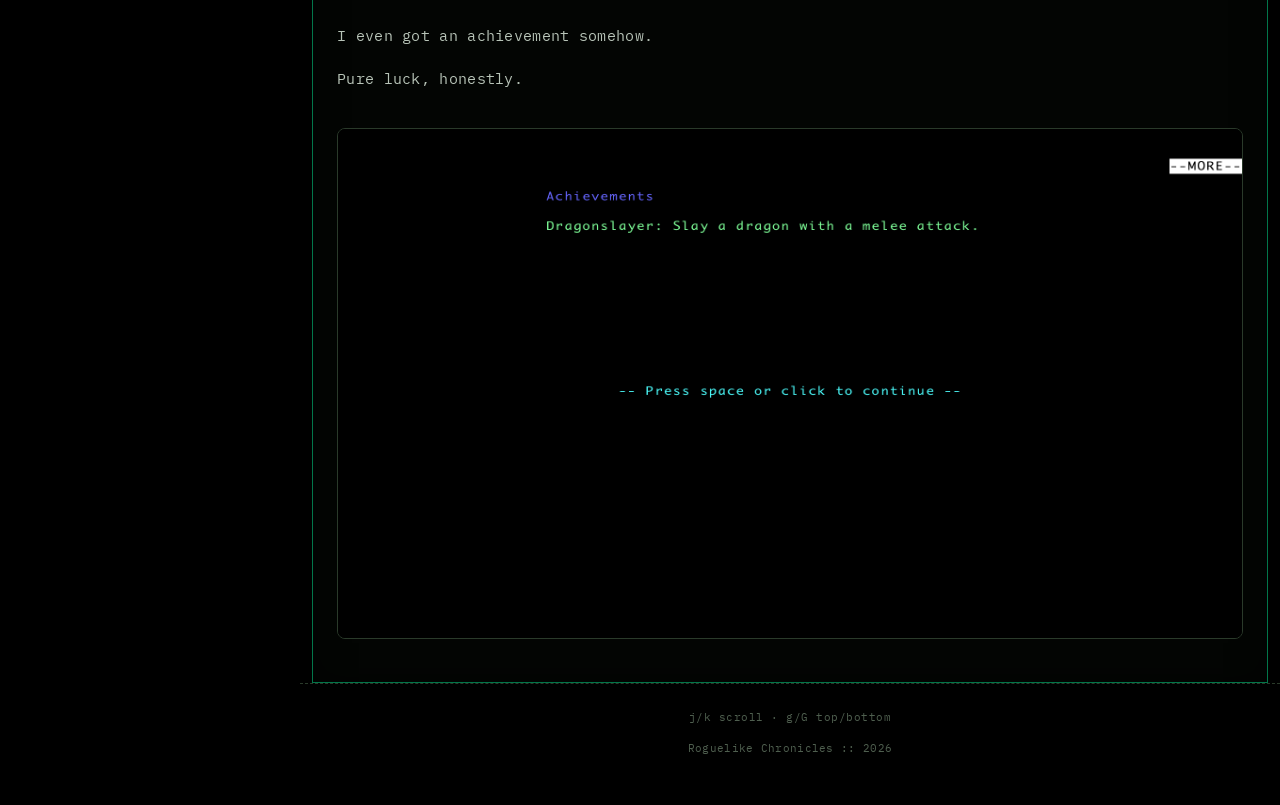
==== commit a1de8abb: "deploy: e26c5a49712f10ee34fac31d1a6c7d702a54a7aa" ====
--- a/games/brogue.html
+++ b/games/brogue.html
@@ -1518,6 +1518,140 @@
 
 <p>Eight eyes watching. None of them mattered if I kept my distance. Angle, step, thrust. Repeat.</p>
 
+<h3>Depth 10</h3>
+
+<p>Deep in the dungeon, I ran into a Dar Blademaster. Fast. Weapon already drawn. Theoretically, my pike should drop him in two swings — if I could actually hit him. Reality took six of my attacks and four of his. I barely walked away.</p>
+
+<p>Right after him, a Wisp. Bright blue, doesn’t deal direct damage, just ignites everything it touches. Including me. I backed into a pool, sizzling, lost a sliver of health putting myself out.</p>
+
+<p>Walking around half-dead isn’t smart. The dungeon doesn’t forgive that kind of risk.</p>
+
+<p>I waited. Let the wounds close. Didn’t regret it.</p>
+
+<p>Next: a Wraith. Probably leftover from some adventurer who didn’t make it. Its chill locked onto me, slowing every step. Wraiths flee when they’re low. You can’t outrun them with short weapons. The pike didn’t need to chase.</p>
+
+<h3>Depth 11</h3>
+
+<p>Another Wraith immediately. This one wasn’t scared of reach. When I was down to one hit of health, I chugged a Potion of Life. Rare stuff. But the enemy wasn’t cheap either. Four of its strikes would drop me.</p>
+
+<p>In the marshes, a Bog. Grabs you, won’t let go. Water’s a death trap now, eels aside.</p>
+
+<p>Another elf. Faster than the last. Dying, I popped a Teleportation Charm. Big gamble. Never know where you’ll land. Luck held.</p>
+
+<p>And again—a Wraith. Another brutal fight. Barely survived.</p>
+
+<p>Third time on this floor I had to stop and wait for my health to tick back up. Relentless. And this isn’t even halfway down. Every step costs something.</p>
+
+<h3>Depth 12</h3>
+
+<p>Trolls start showing up here. Big, regenerate fast, hit hard. Three of its strikes and the run’s over. I’d need four of mine to drop it.</p>
+
+<p>No choice but to push forward. Gotta risk it.</p>
+
+<p>Potion of Life saves me again. Last one in the pack. From here on out, it’s just me, the pike, and whatever drops.</p>
+
+<p>Ran into a Nauseous Zombie. Another dead adventurer who didn’t get to rest. Harmless alone, but the nausea lingers long after it’s dead. Screen warps, swings feel heavy, accuracy drops. Just had to push through the debuff.</p>
+
+<h3>Depth 14</h3>
+
+<p>Halfway mark. I could actually count the floors left. Enemies were getting tougher—mutations starting to show up, making them genuinely dangerous.</p>
+
+<p>Lucky for me, it was just an Ogre with the Reflective trait. I wasn’t planning on wasting magic on it anyway.</p>
+
+<p>Found four Scrolls of Identification. Didn’t want to waste inventory space, so I identified my entire backlog on the spot.</p>
+
+<p>If only I knew how badly I’d need them later.</p>
+
+<p>Two wands popped out: Polymorph and Plenty. Interesting combo. Exactly what I needed.</p>
+
+<h3>Depth 15</h3>
+
+<p>Stepped right into a Net Trap. While I was struggling to cut myself free, a couple of Centaurs managed to get tangled in it too. Don’t know what they were thinking, but the pike’s reach let me stab them straight from the trap.</p>
+
+<p>Then two more Trolls. Also stuck in the nets. Maybe triggering the trap wasn’t a bad idea—it kept me at a safe distance.</p>
+
+<p>Another wave. Centaurs and Trolls. These ones were smarter: archers hanging back, Trolls soaking hits. No way to win this clean. Teleportation Charm it was.</p>
+
+<p>Bottom of the map held a Goblin Fortress. Two dozen of them. But I’d learned their patterns by now. Heads dropped, one after another.</p>
+
+<p>At the back, asleep: the Goblin Warlord. Woke him up with the pike.</p>
+
+<p>He immediately screamed for backup.</p>
+
+<p>Too bad there was no one left to answer.</p>
+
+<p>Finally, a new ally. A Troll, this time. I had a feeling this one would stick around. Let him tank the damage—he regenerates fast. I’ll stay back and work the pike.</p>
+
+<h3>Depth 16</h3>
+
+<p>In one of the lit rooms, found a ring on the floor. First one this run. The loot pool was running dry, but you take what you get.</p>
+
+<p>Shame I’d already burned through all my Identification scrolls. Not about to risk equipping something blind.</p>
+
+<p>Turned out to be a +2 Ring of Reaping. Useful, sure. But not the core of this build.</p>
+
+<h3>Depth 17</h3>
+
+<p>The dead are closing in. A Zombie and four Wraiths, all at once. Without an ally, I’d have zero chance.</p>
+
+<p>Another ring drops. +3 Transference. Exactly what I’d been hoping for. Might actually make this run survivable</p>
+
+<h3>Depth 18</h3>
+
+<p>The turning point. Reloaded a couple times here.</p>
+
+<p>Time to use the wands. Polymorph on the Troll ally, then Plenty to double him up.</p>
+
+<p>Problem is, every time I tried, the RNG refused to cooperate.</p>
+
+<p>One cast: a helpless Kraken. Next: a Bloat. Then a Goblin Warlord, who suddenly remembered I’d wiped out his squad and switched from ally to enemy.</p>
+
+<p>Couldn’t force a single useful roll. Shelved the Wand of Polymorph for later. Kept my two Trolls.</p>
+
+<p>Guess I’ll skip the fantasy about a powerhouse squad.</p>
+
+<p>Ran into a Lich. One of the nastiest enemies out there. Summons on sight, and when it dies, it leaves a Phylactery behind.</p>
+
+<p>Got lucky and struck it before it spotted us. Dodged the summoning entirely. But luck isn’t a strategy.</p>
+
+<p>Dungeon’s getting darker. Traps everywhere. We stepped into one. Fell a floor.</p>
+
+<h3>Depth 19</h3>
+
+<p>Landed right on a Flame Turret. That’s how the final stretch greets you.</p>
+
+<p>No more mercy. The heaviest enemies are all active now.</p>
+
+<p>And I’m burning. Down to a sliver of health, I chugged a Potion of Life just to survive the fire.</p>
+
+<p>Hit another trap. Dropped another floor. Didn’t even get to clear what was above. Just fell through.</p>
+
+<h3>Depth 20.</h3>
+
+<p>And immediately, a Revenant. My least favorite enemy. Not just one. Two.</p>
+
+<p>Normally, I let the numbers decide. But Revenants ignore physical damage entirely. All those Potions of Strength? Dead weight.</p>
+
+<p>No staffs in my pack. Trolls don’t cast spells.</p>
+
+<p>Panic. What now?</p>
+
+<p>Remembered the incendiary darts.</p>
+
+<p>One dart to ignite it. Just had to outlast the burn. I could step back. The Trolls just kept swinging, not realizing their hits did zero damage.</p>
+
+<p>That’s how I lost my ally.</p>
+
+<p>Right on cue, an Explosive Imp shows up. Where the hell was it when I needed to deal with the Revenant?</p>
+
+<p>Last Potion of Life.</p>
+
+<p>Floor 20, and I’m out of heals again.</p>
+
+<p>This time, the Lich summoned Phantoms and Furies. Good thing I had a Potion of Telepathy. At least I could see the Phantoms now.</p>
+
+<p>Barely survived that one. Literally 5% health left. Too close.</p>
+
 <h3>Finale</h3>
 
 <p>And this was the final gear setup I carried all the way back to the surface.</p>
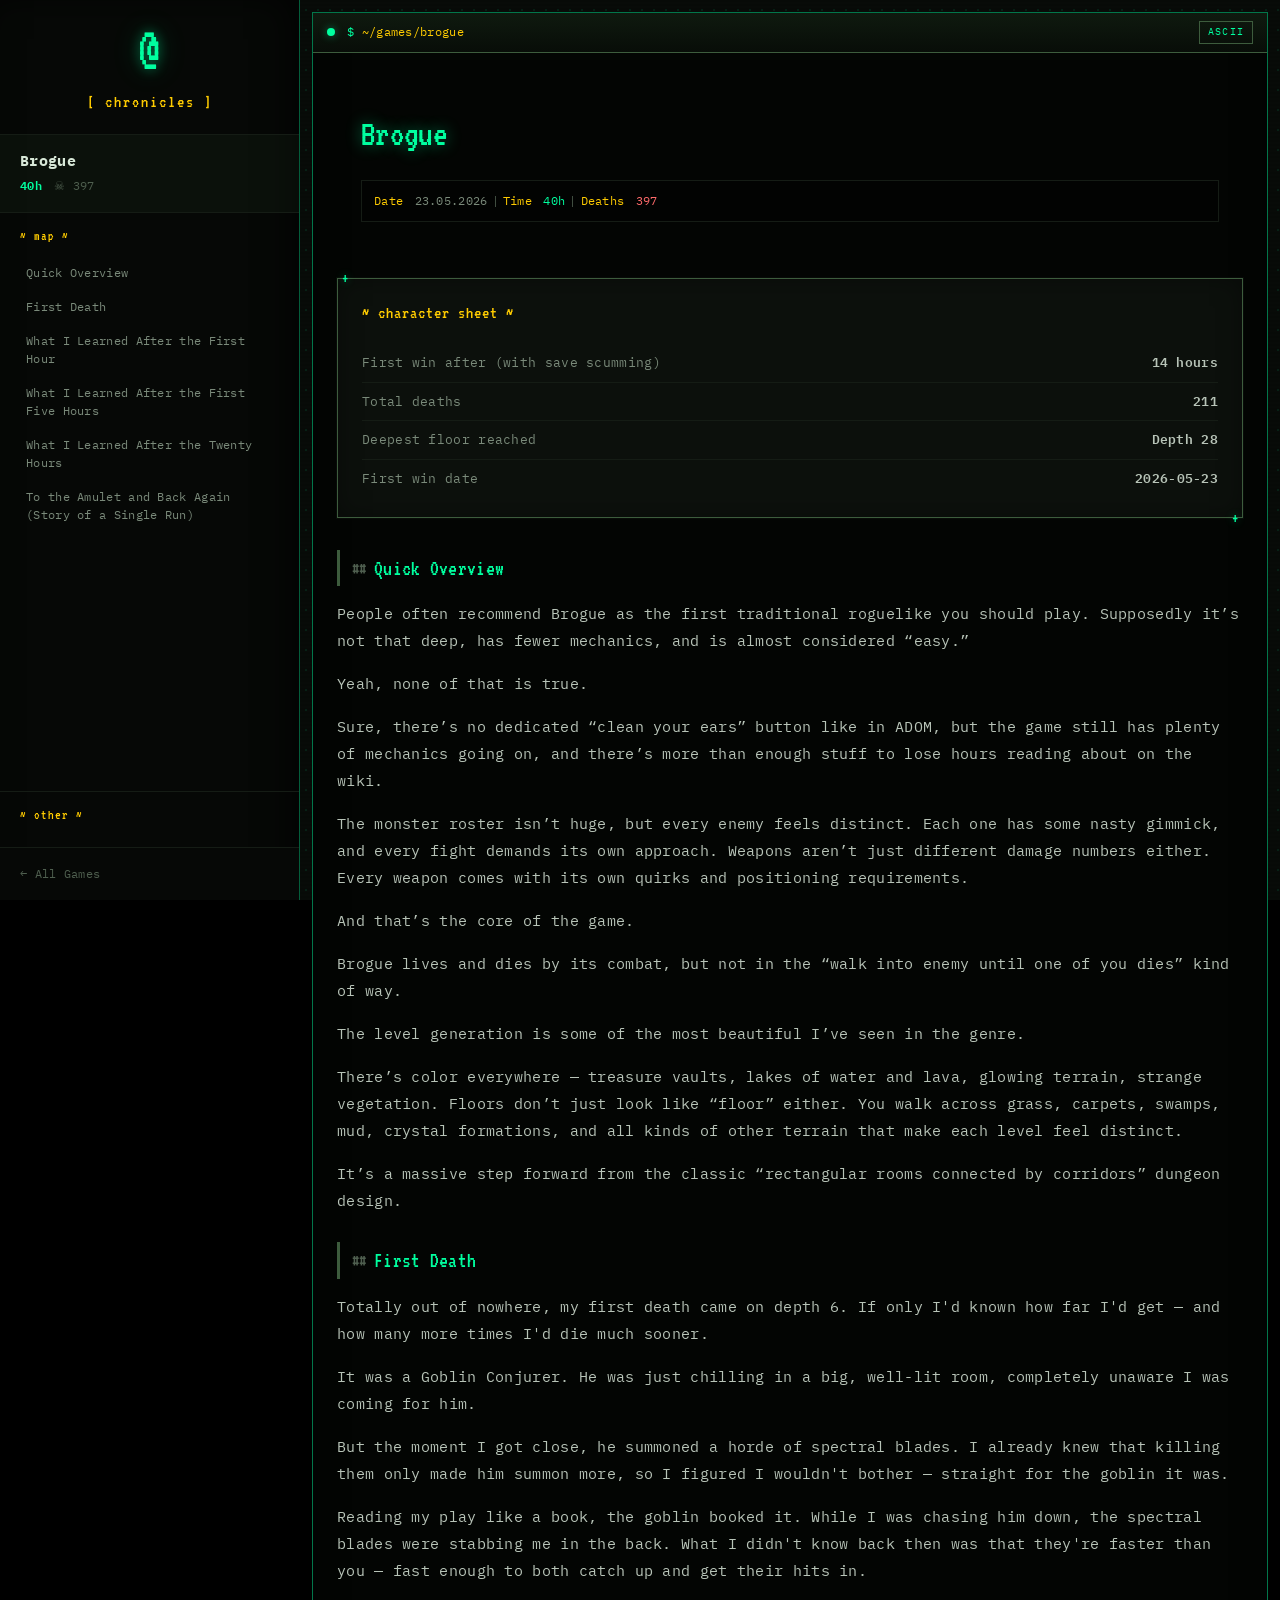
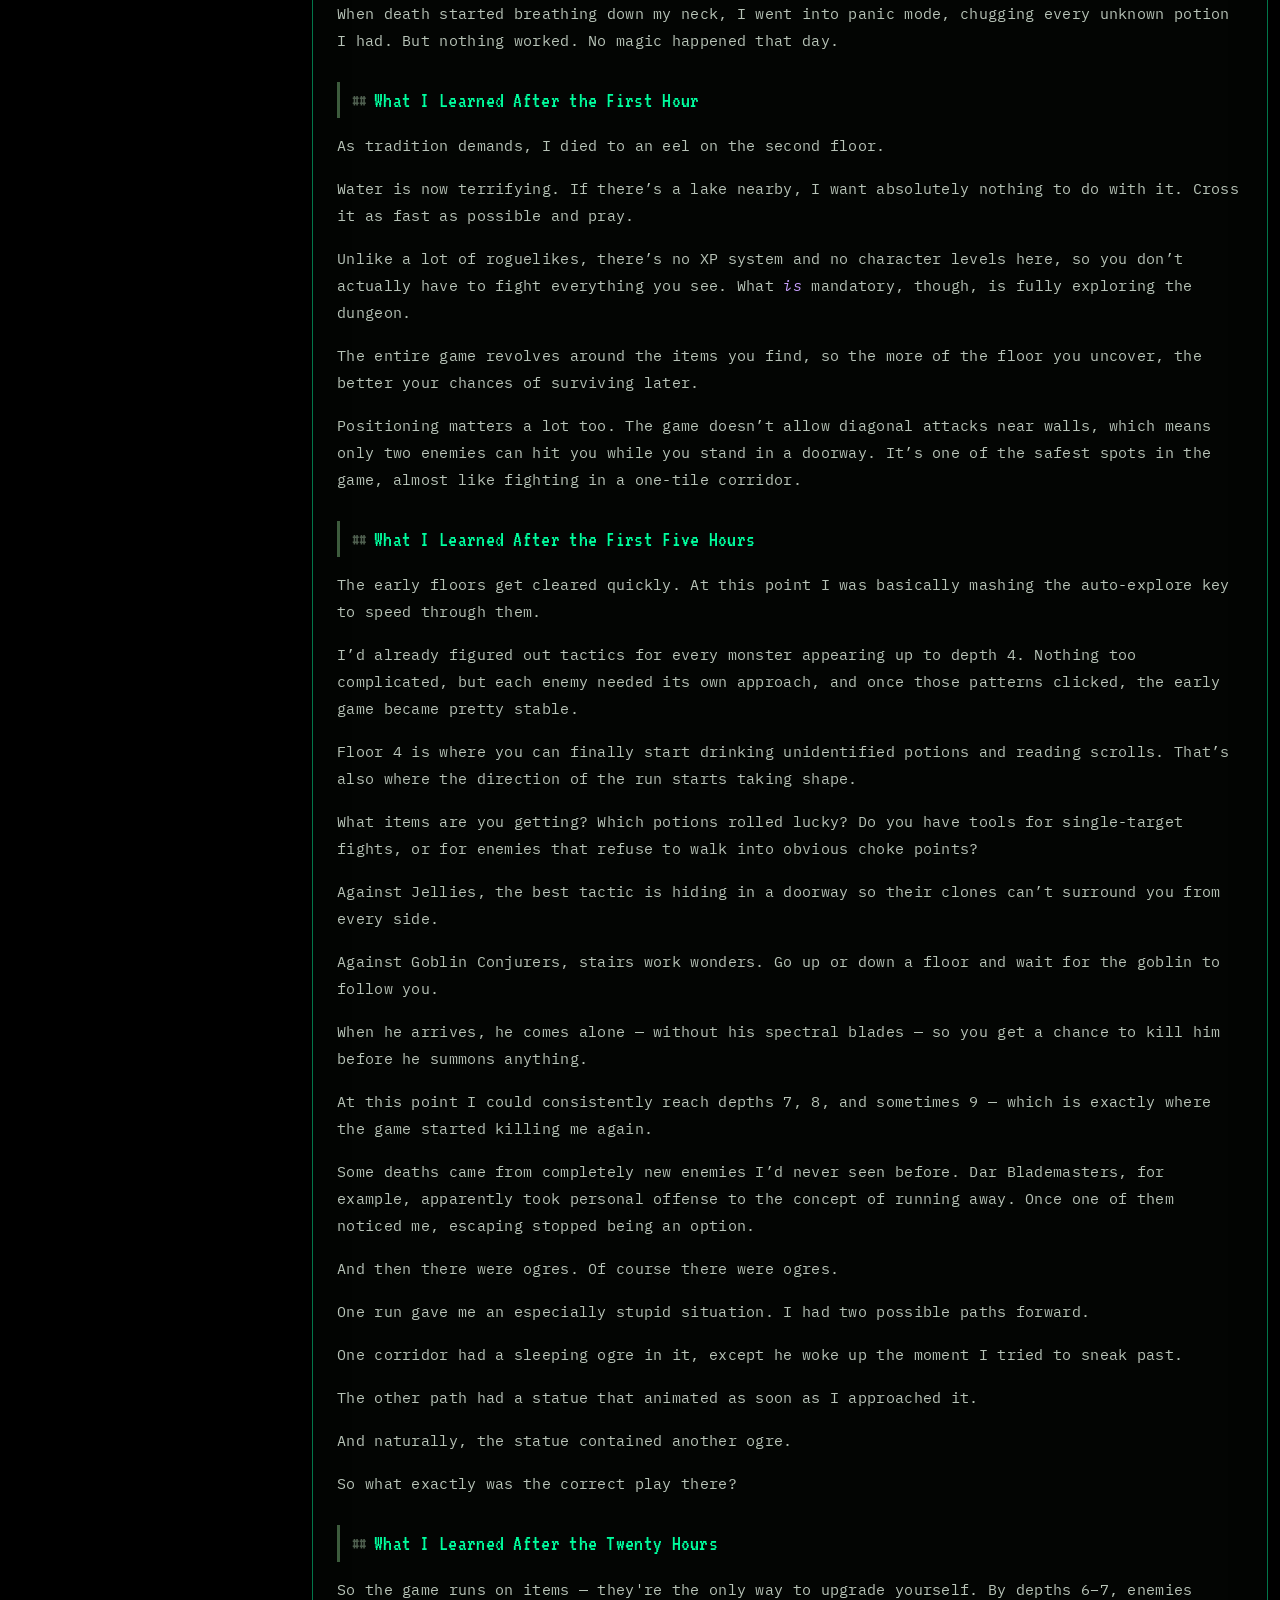
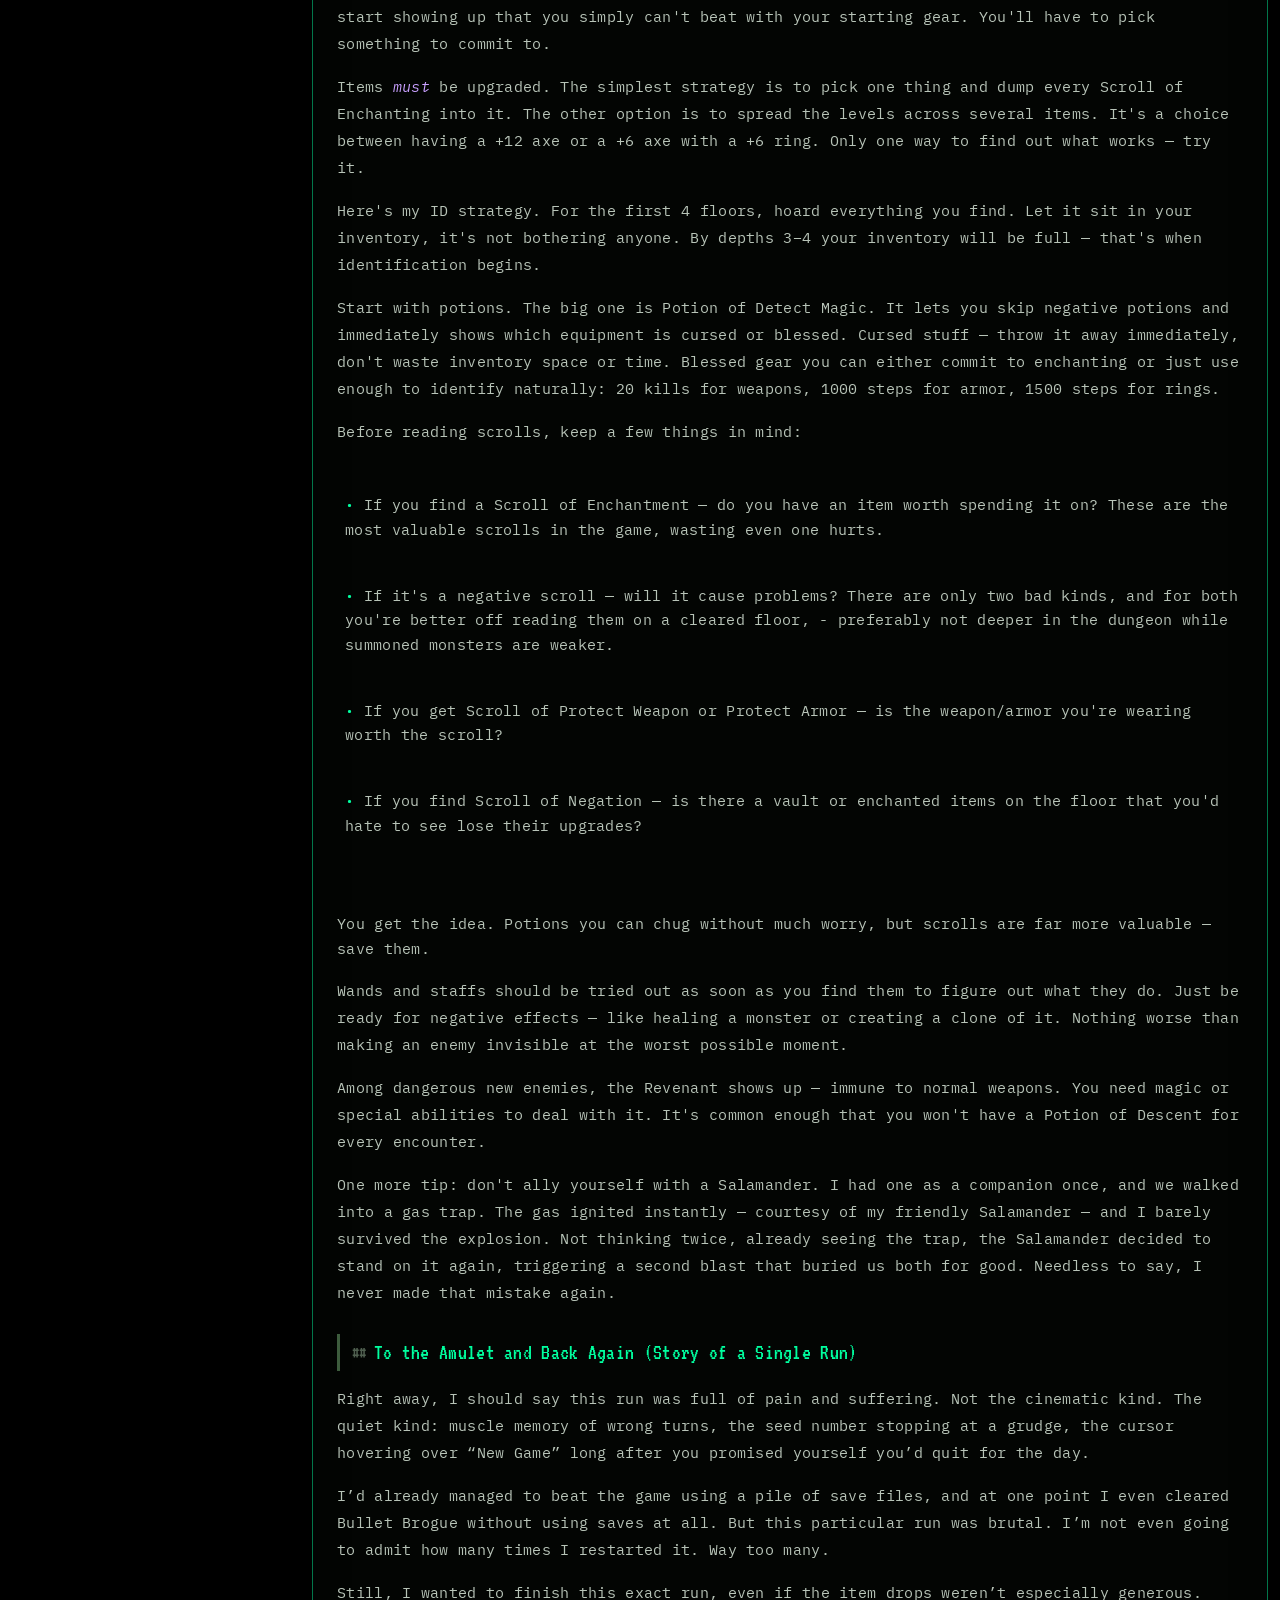
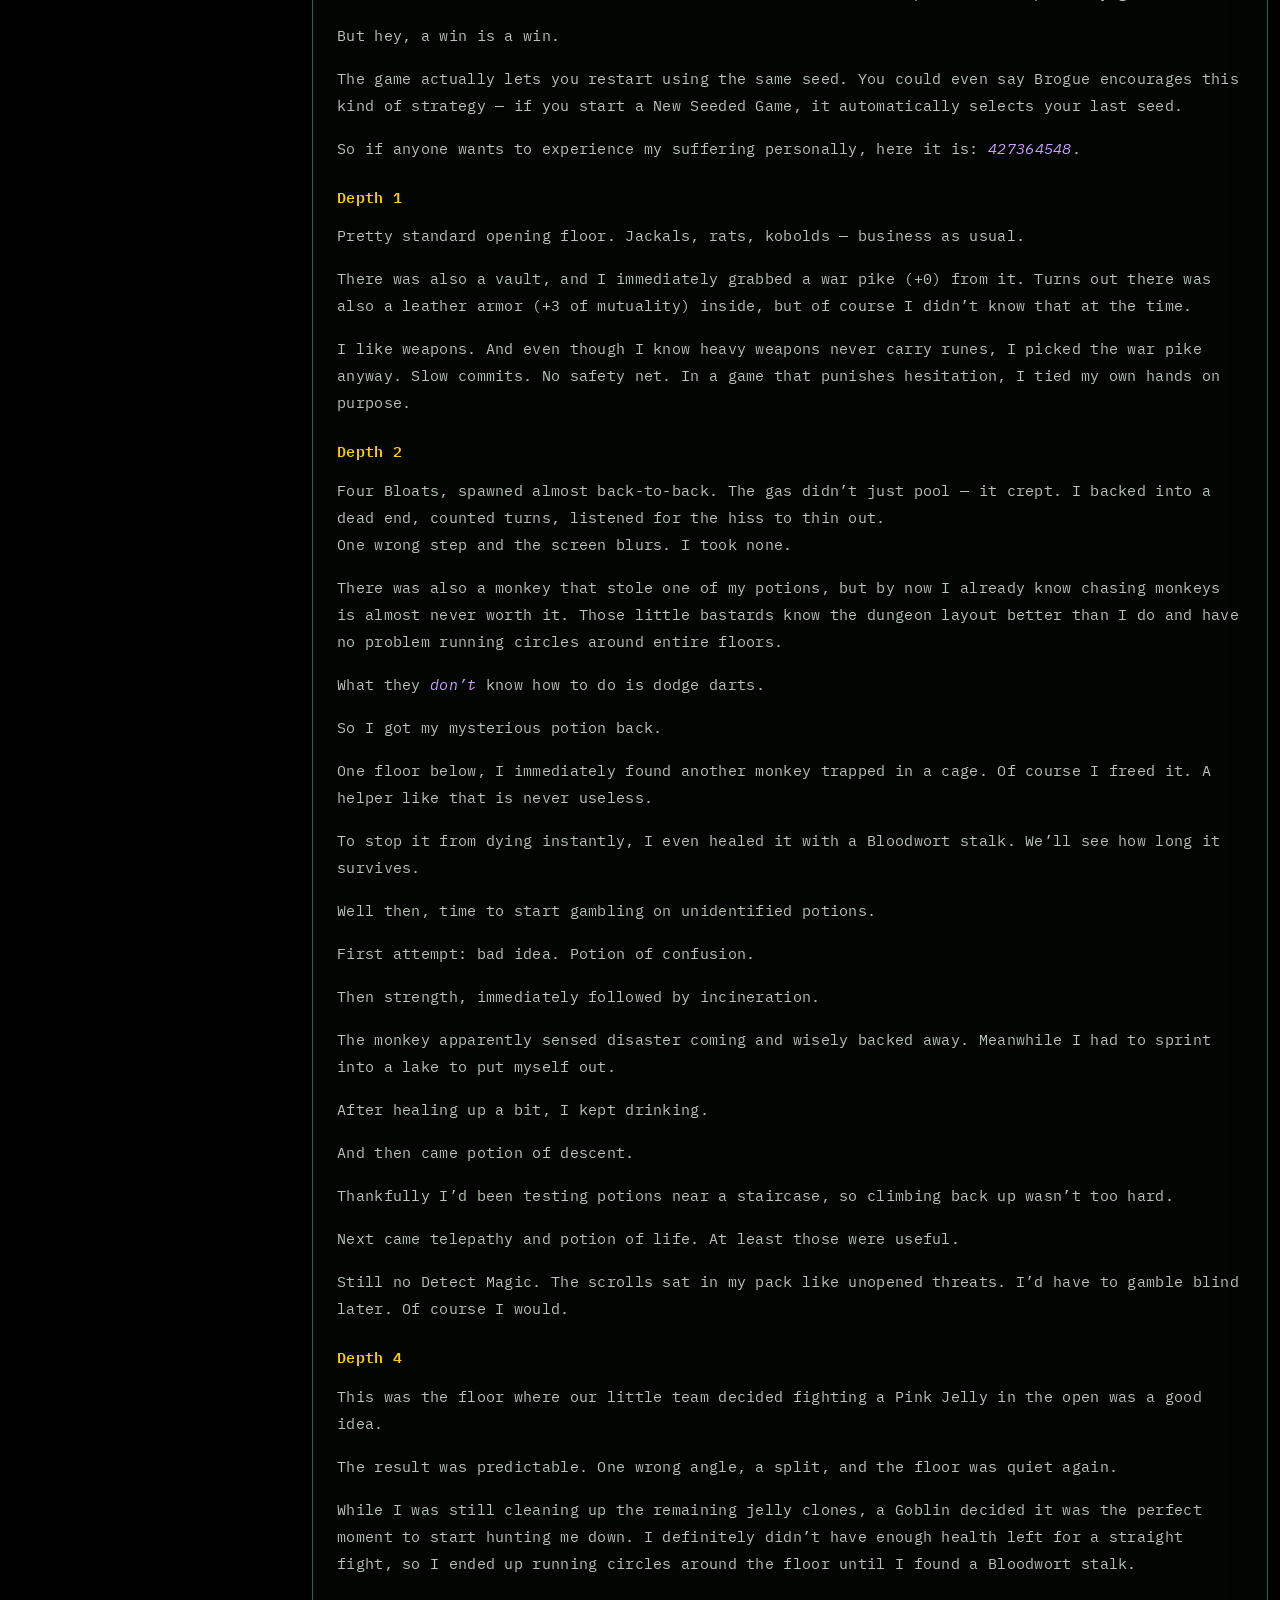
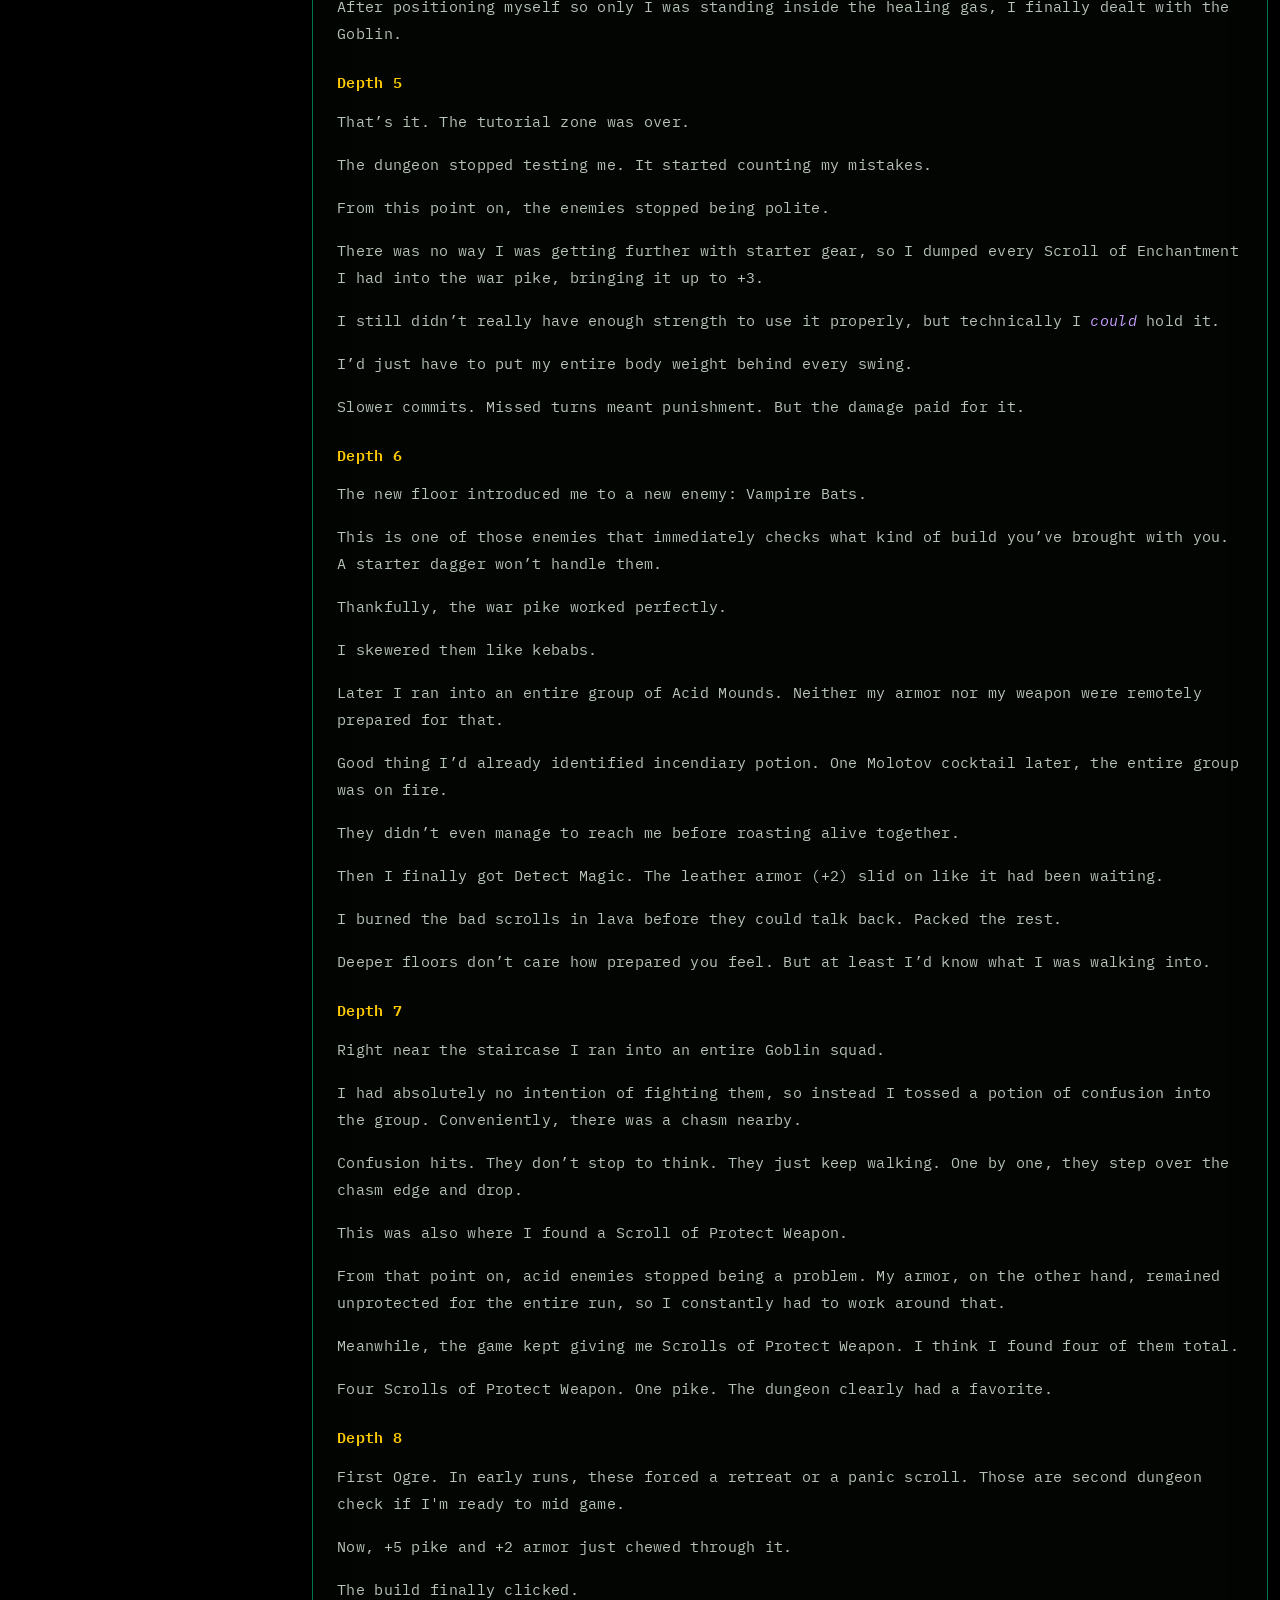
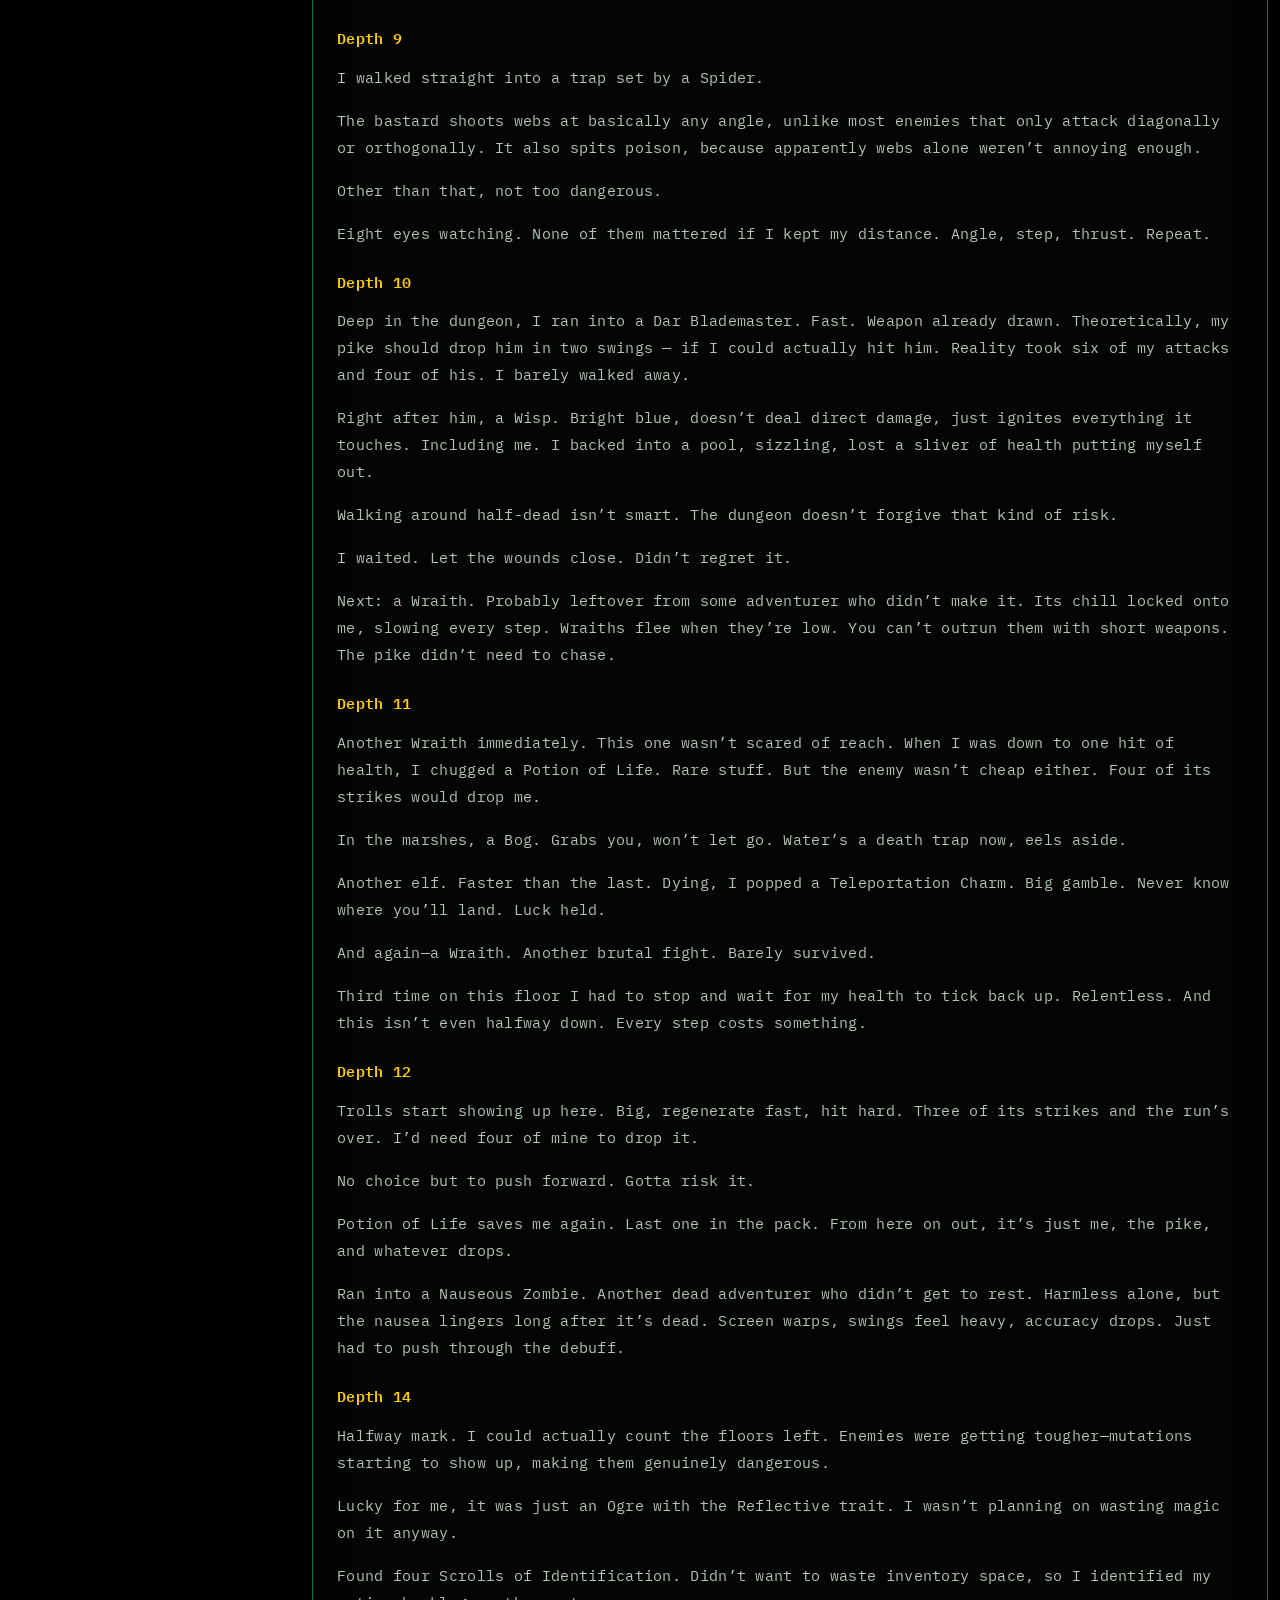
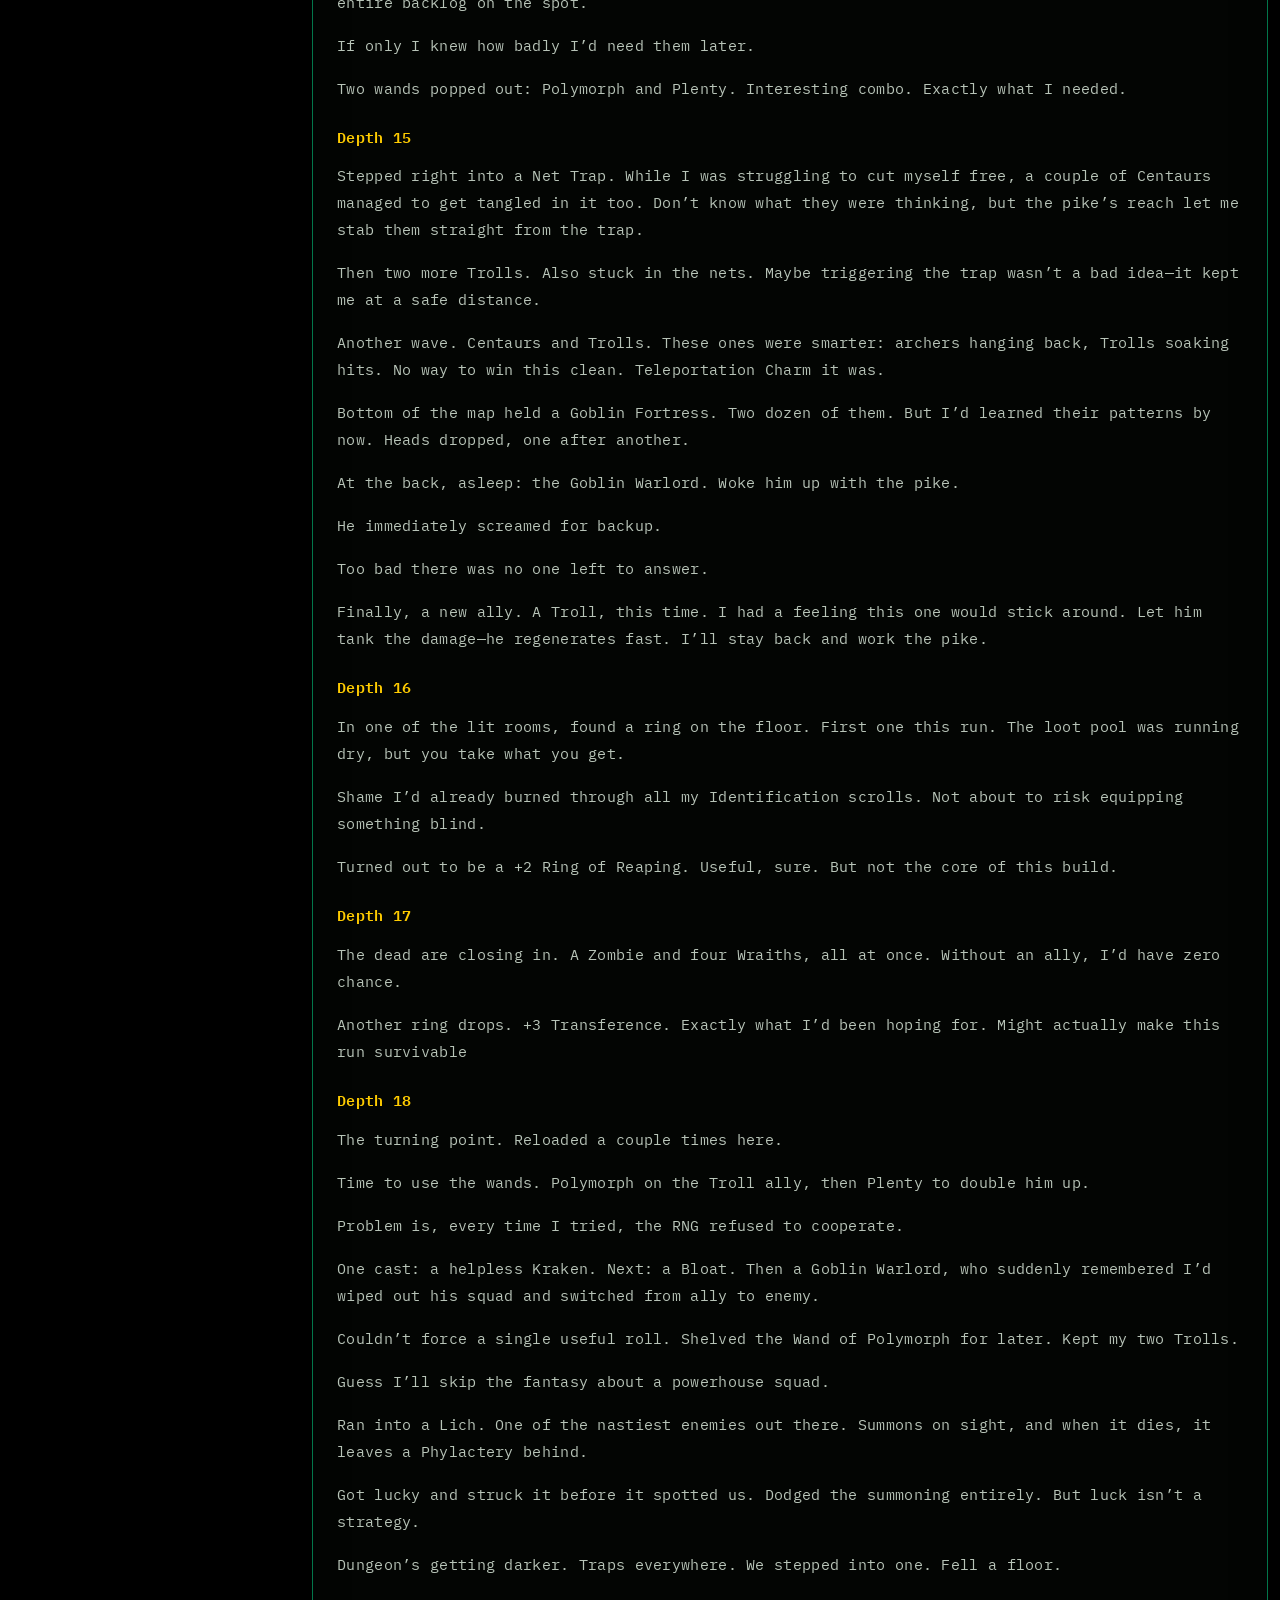
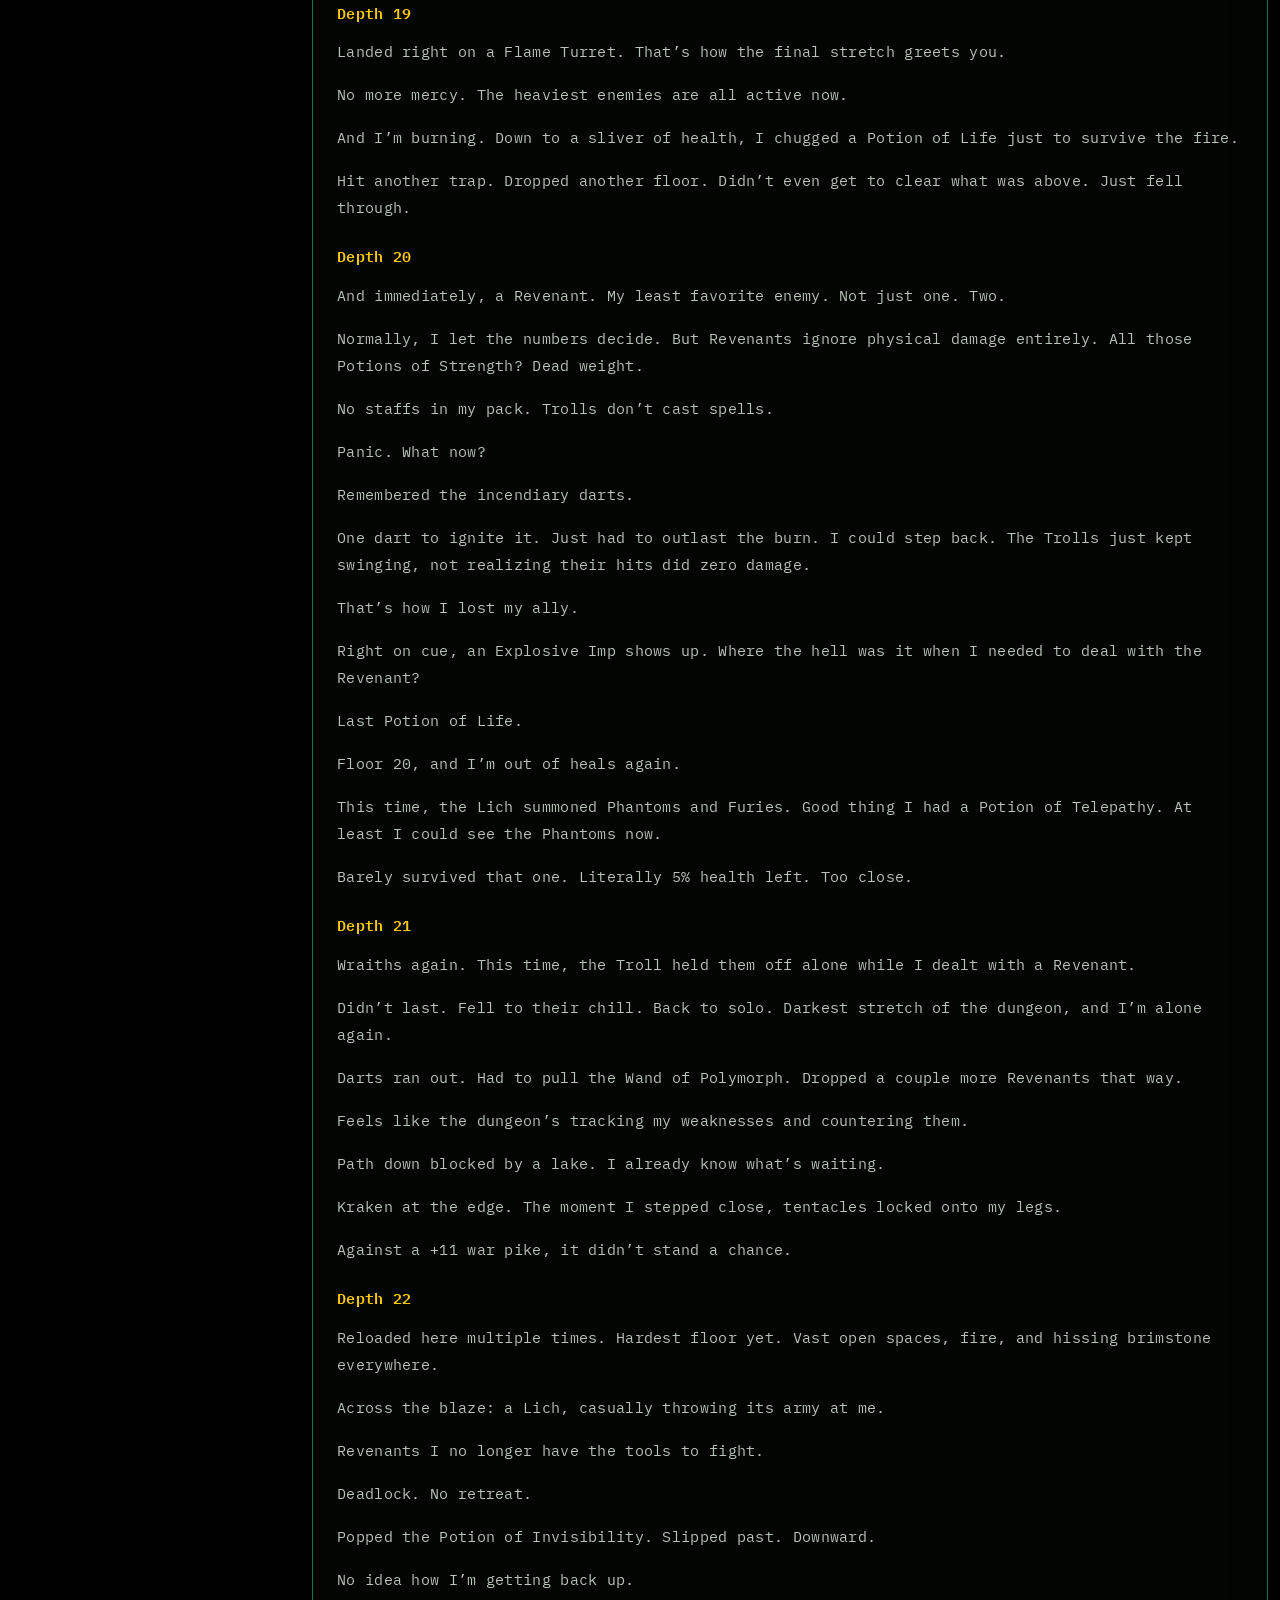
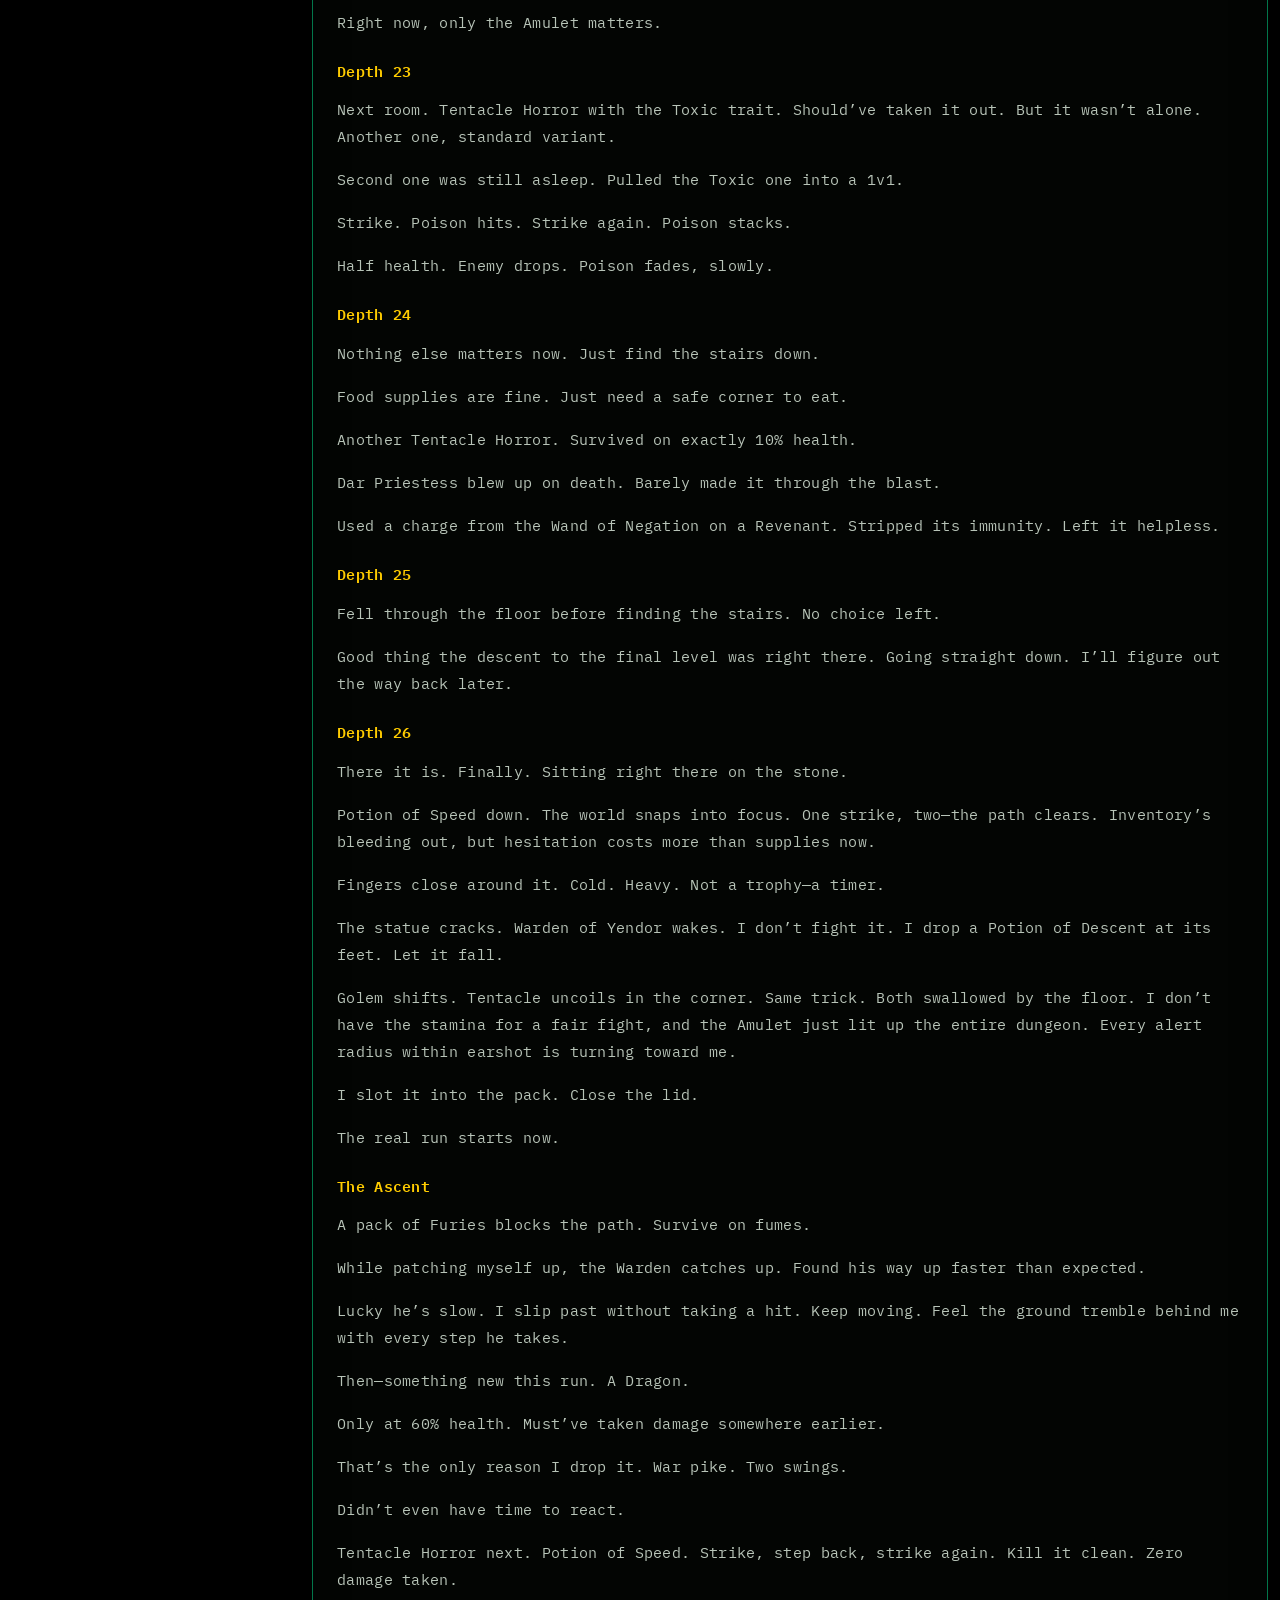
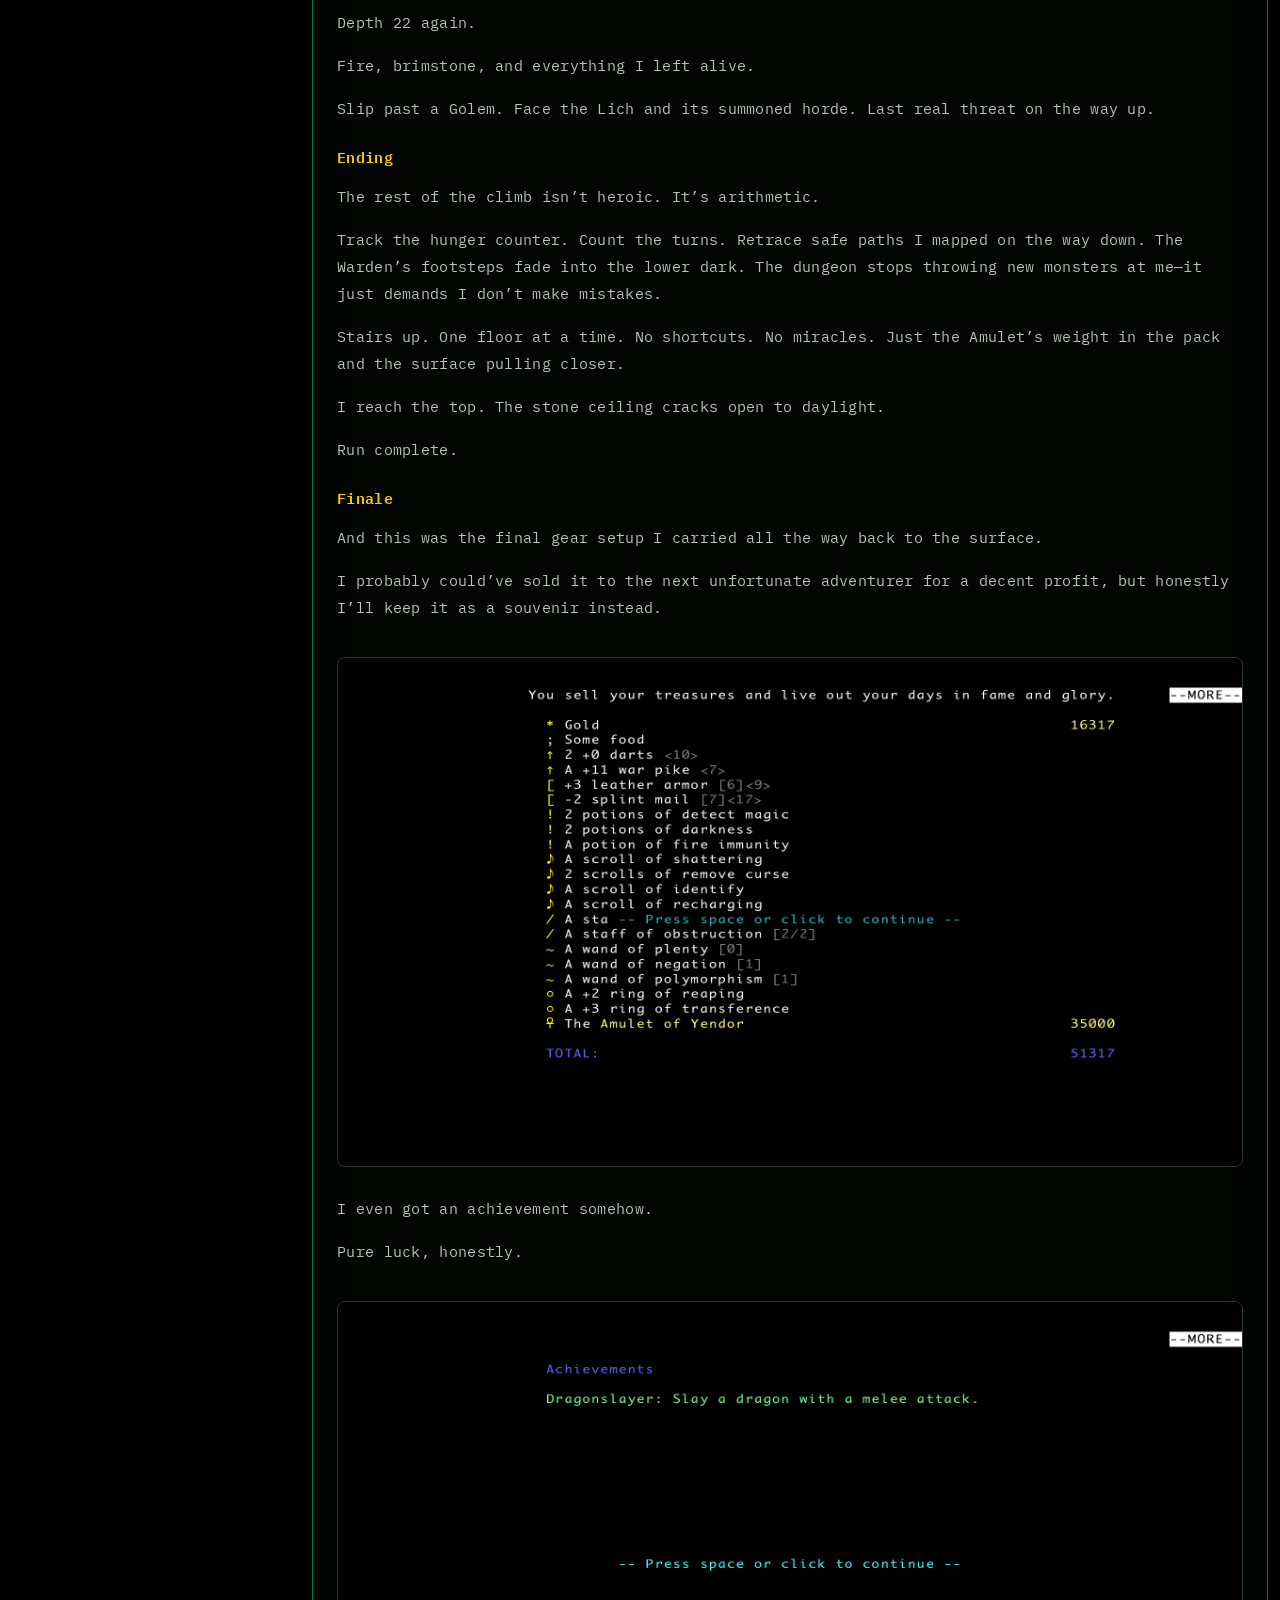
==== commit 7baffa0f: "deploy: e83ed7349666491e6c88ebdb95fbe8ac705f20ef" ====
--- a/games/brogue.html
+++ b/games/brogue.html
@@ -1626,7 +1626,7 @@
 
 <p>Hit another trap. Dropped another floor. Didn’t even get to clear what was above. Just fell through.</p>
 
-<h3>Depth 20.</h3>
+<h3>Depth 20</h3>
 
 <p>And immediately, a Revenant. My least favorite enemy. Not just one. Two.</p>
 
@@ -1651,6 +1651,118 @@
 <p>This time, the Lich summoned Phantoms and Furies. Good thing I had a Potion of Telepathy. At least I could see the Phantoms now.</p>
 
 <p>Barely survived that one. Literally 5% health left. Too close.</p>
+
+<h3>Depth 21</h3>
+
+<p>Wraiths again. This time, the Troll held them off alone while I dealt with a Revenant.</p>
+
+<p>Didn’t last. Fell to their chill. Back to solo. Darkest stretch of the dungeon, and I’m alone again.</p>
+
+<p>Darts ran out. Had to pull the Wand of Polymorph. Dropped a couple more Revenants that way.</p>
+
+<p>Feels like the dungeon’s tracking my weaknesses and countering them.</p>
+
+<p>Path down blocked by a lake. I already know what’s waiting.</p>
+
+<p>Kraken at the edge. The moment I stepped close, tentacles locked onto my legs.</p>
+
+<p>Against a +11 war pike, it didn’t stand a chance.</p>
+
+<h3>Depth 22</h3>
+
+<p>Reloaded here multiple times. Hardest floor yet. Vast open spaces, fire, and hissing brimstone everywhere.</p>
+
+<p>Across the blaze: a Lich, casually throwing its army at me.</p>
+
+<p>Revenants I no longer have the tools to fight.</p>
+
+<p>Deadlock. No retreat.</p>
+
+<p>Popped the Potion of Invisibility. Slipped past. Downward.</p>
+
+<p>No idea how I’m getting back up.</p>
+
+<p>Right now, only the Amulet matters.</p>
+
+<h3>Depth 23</h3>
+
+<p>Next room. Tentacle Horror with the Toxic trait. Should’ve taken it out. But it wasn’t alone. Another one, standard variant.</p>
+
+<p>Second one was still asleep. Pulled the Toxic one into a 1v1.</p>
+
+<p>Strike. Poison hits. Strike again. Poison stacks.</p>
+
+<p>Half health. Enemy drops. Poison fades, slowly.</p>
+
+<h3>Depth 24</h3>
+
+<p>Nothing else matters now. Just find the stairs down.</p>
+
+<p>Food supplies are fine. Just need a safe corner to eat.</p>
+
+<p>Another Tentacle Horror. Survived on exactly 10% health.</p>
+
+<p>Dar Priestess blew up on death. Barely made it through the blast.</p>
+
+<p>Used a charge from the Wand of Negation on a Revenant. Stripped its immunity. Left it helpless.</p>
+
+<h3>Depth 25</h3>
+
+<p>Fell through the floor before finding the stairs. No choice left.</p>
+
+<p>Good thing the descent to the final level was right there. Going straight down. I’ll figure out the way back later.</p>
+
+<h3>Depth 26</h3>
+
+<p>There it is. Finally. Sitting right there on the stone.</p>
+
+<p>Potion of Speed down. The world snaps into focus. One strike, two—the path clears. Inventory’s bleeding out, but hesitation costs more than supplies now.</p>
+
+<p>Fingers close around it. Cold. Heavy. Not a trophy—a timer.</p>
+
+<p>The statue cracks. Warden of Yendor wakes. I don’t fight it. I drop a Potion of Descent at its feet. Let it fall.</p>
+
+<p>Golem shifts. Tentacle uncoils in the corner. Same trick. Both swallowed by the floor. I don’t have the stamina for a fair fight, and the Amulet just lit up the entire dungeon. Every alert radius within earshot is turning toward me.</p>
+
+<p>I slot it into the pack. Close the lid.</p>
+
+<p>The real run starts now.</p>
+
+<h3>The Ascent</h3>
+
+<p>A pack of Furies blocks the path. Survive on fumes.</p>
+
+<p>While patching myself up, the Warden catches up. Found his way up faster than expected.</p>
+
+<p>Lucky he’s slow. I slip past without taking a hit. Keep moving. Feel the ground tremble behind me with every step he takes.</p>
+
+<p>Then—something new this run. A Dragon.</p>
+
+<p>Only at 60% health. Must’ve taken damage somewhere earlier.</p>
+
+<p>That’s the only reason I drop it. War pike. Two swings.</p>
+
+<p>Didn’t even have time to react.</p>
+
+<p>Tentacle Horror next. Potion of Speed. Strike, step back, strike again. Kill it clean. Zero damage taken.</p>
+
+<p>Depth 22 again.</p>
+
+<p>Fire, brimstone, and everything I left alive.</p>
+
+<p>Slip past a Golem. Face the Lich and its summoned horde. Last real threat on the way up.</p>
+
+<h3>Ending</h3>
+
+<p>The rest of the climb isn’t heroic. It’s arithmetic.</p>
+
+<p>Track the hunger counter. Count the turns. Retrace safe paths I mapped on the way down. The Warden’s footsteps fade into the lower dark. The dungeon stops throwing new monsters at me—it just demands I don’t make mistakes.</p>
+
+<p>Stairs up. One floor at a time. No shortcuts. No miracles. Just the Amulet’s weight in the pack and the surface pulling closer.</p>
+
+<p>I reach the top. The stone ceiling cracks open to daylight.</p>
+
+<p>Run complete.</p>
 
 <h3>Finale</h3>
 
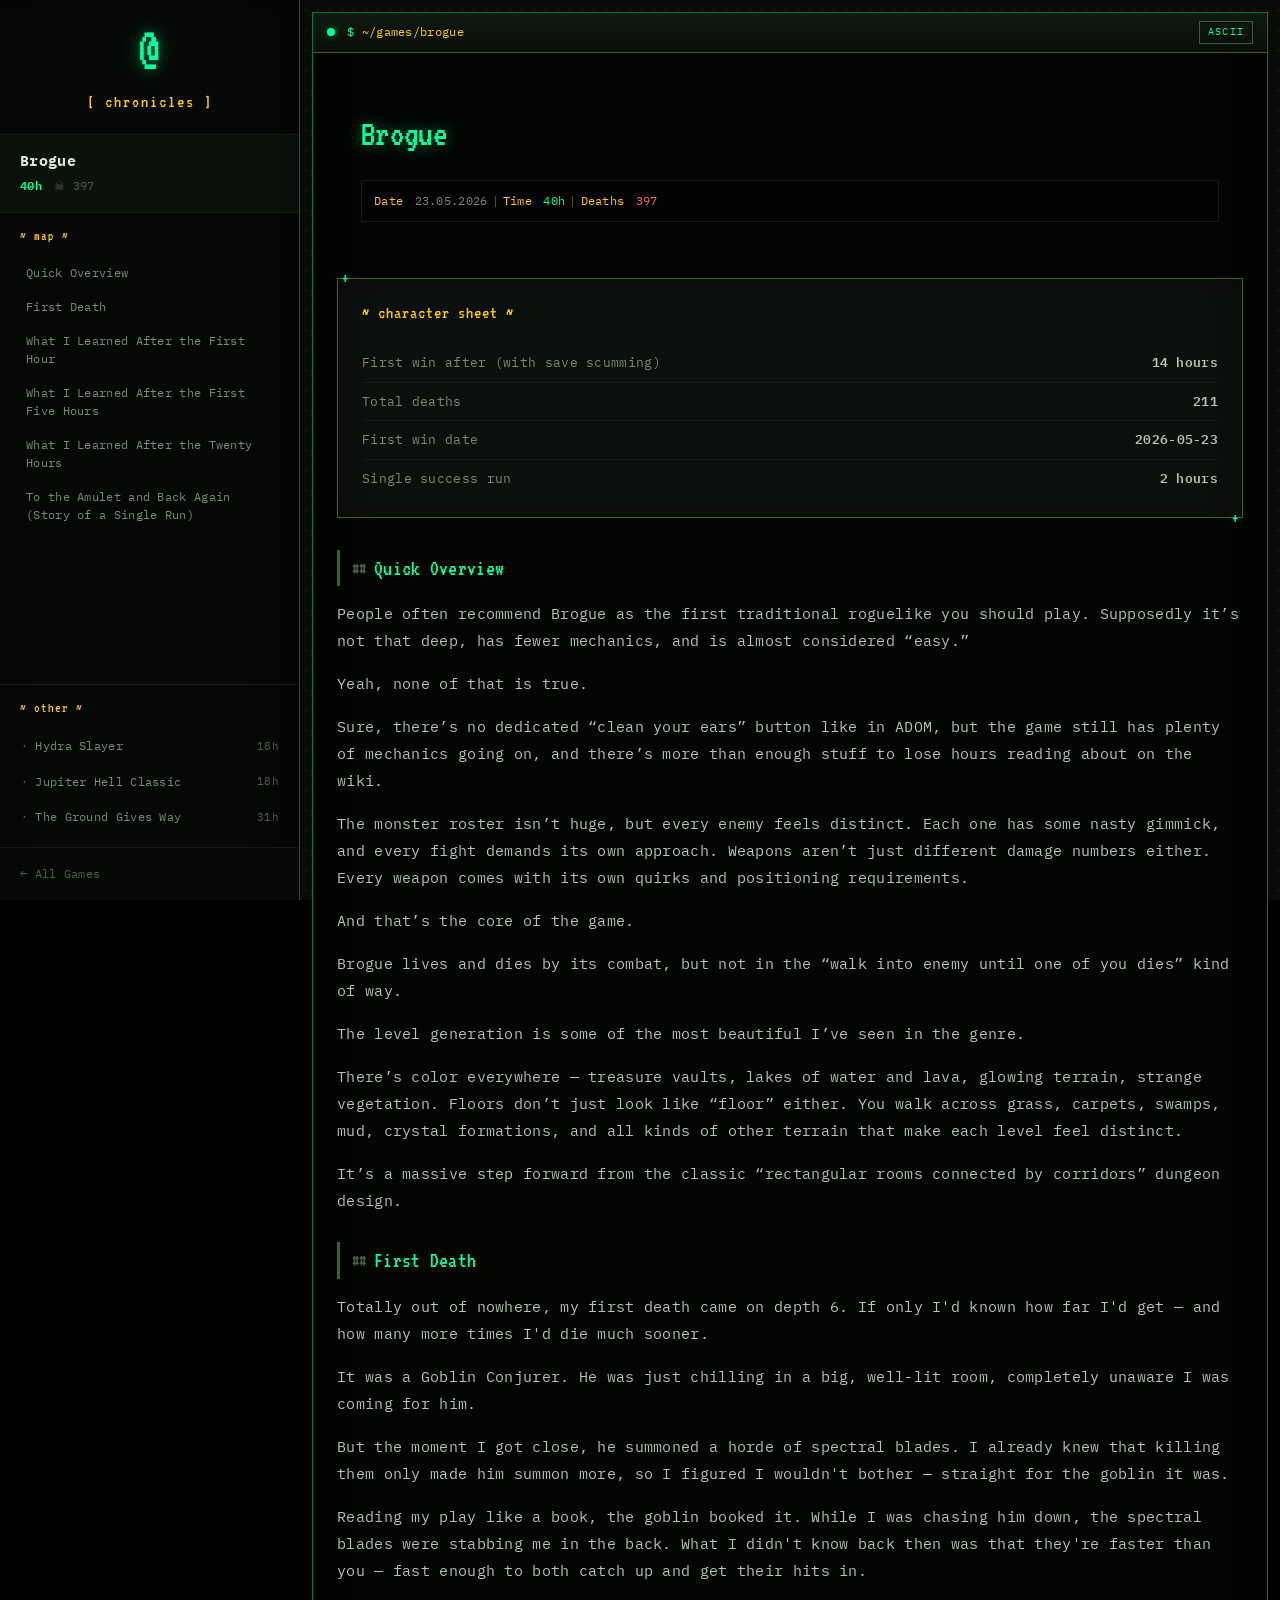
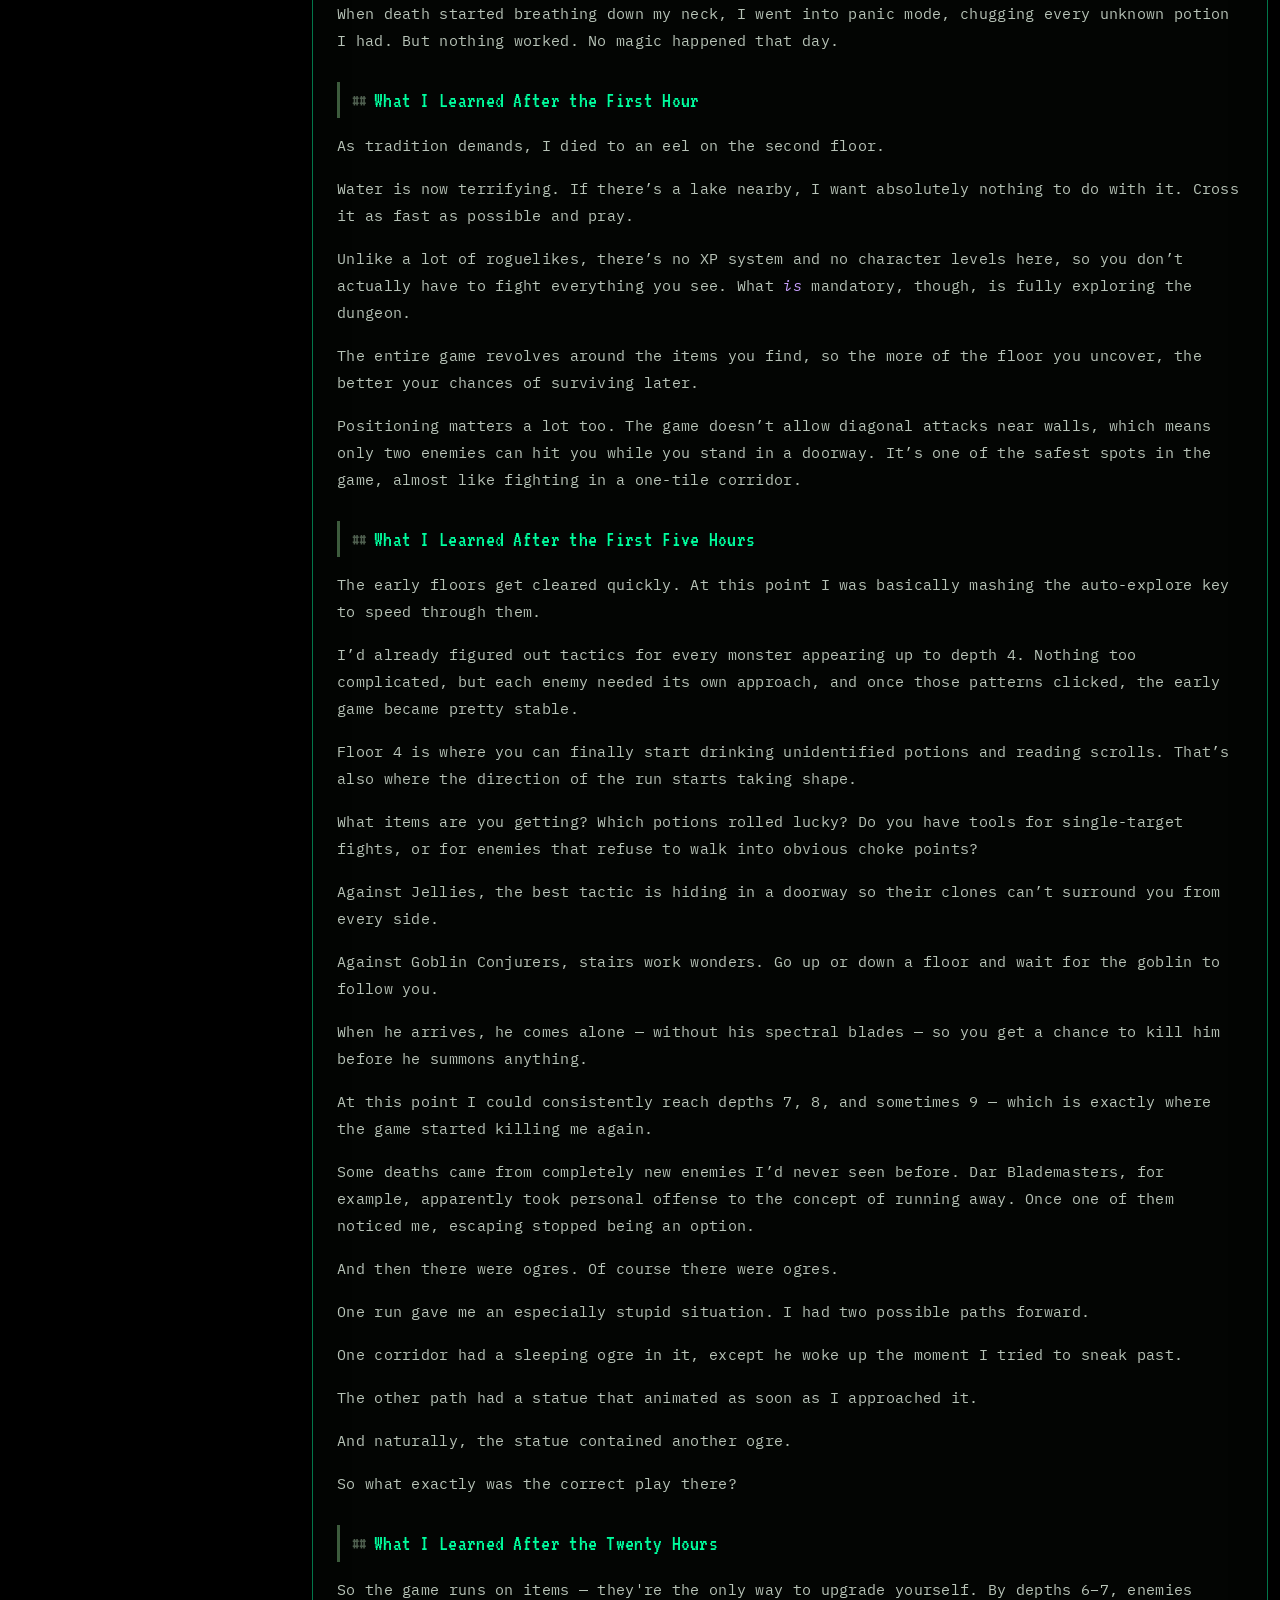
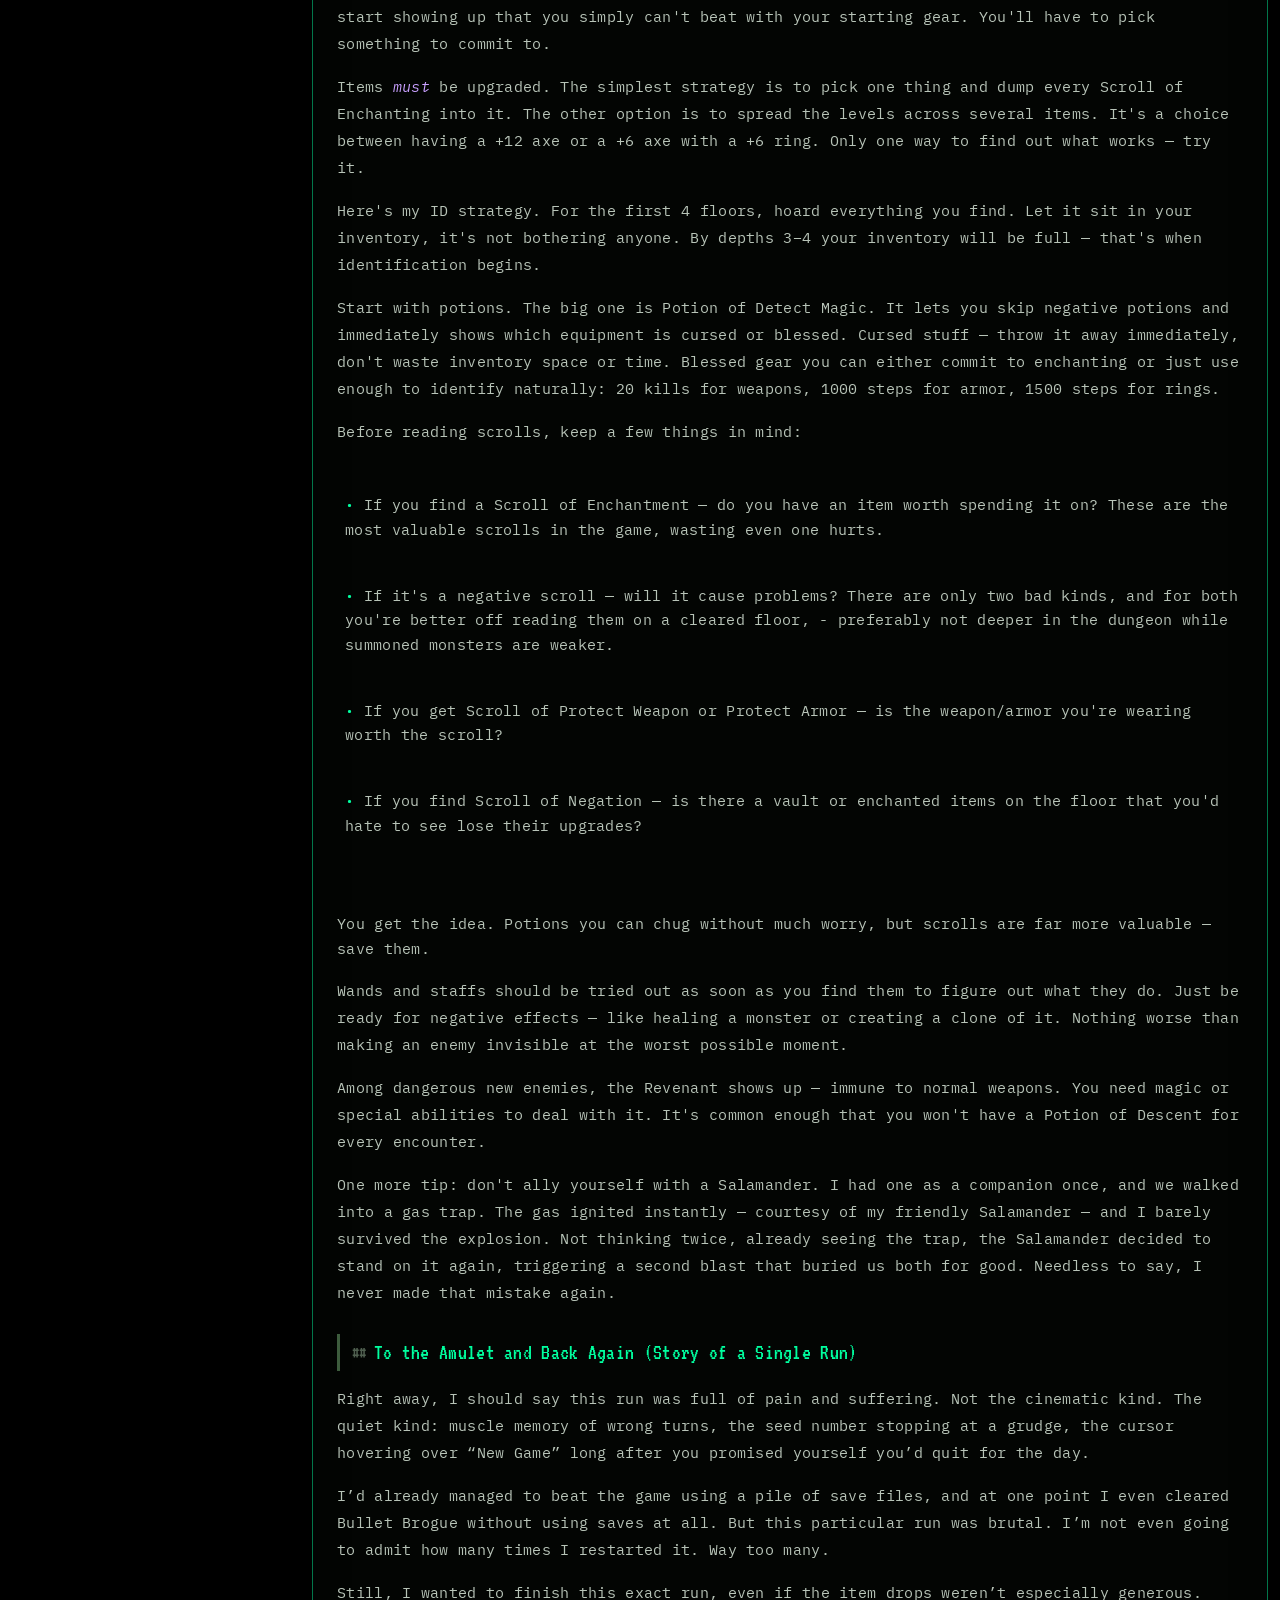
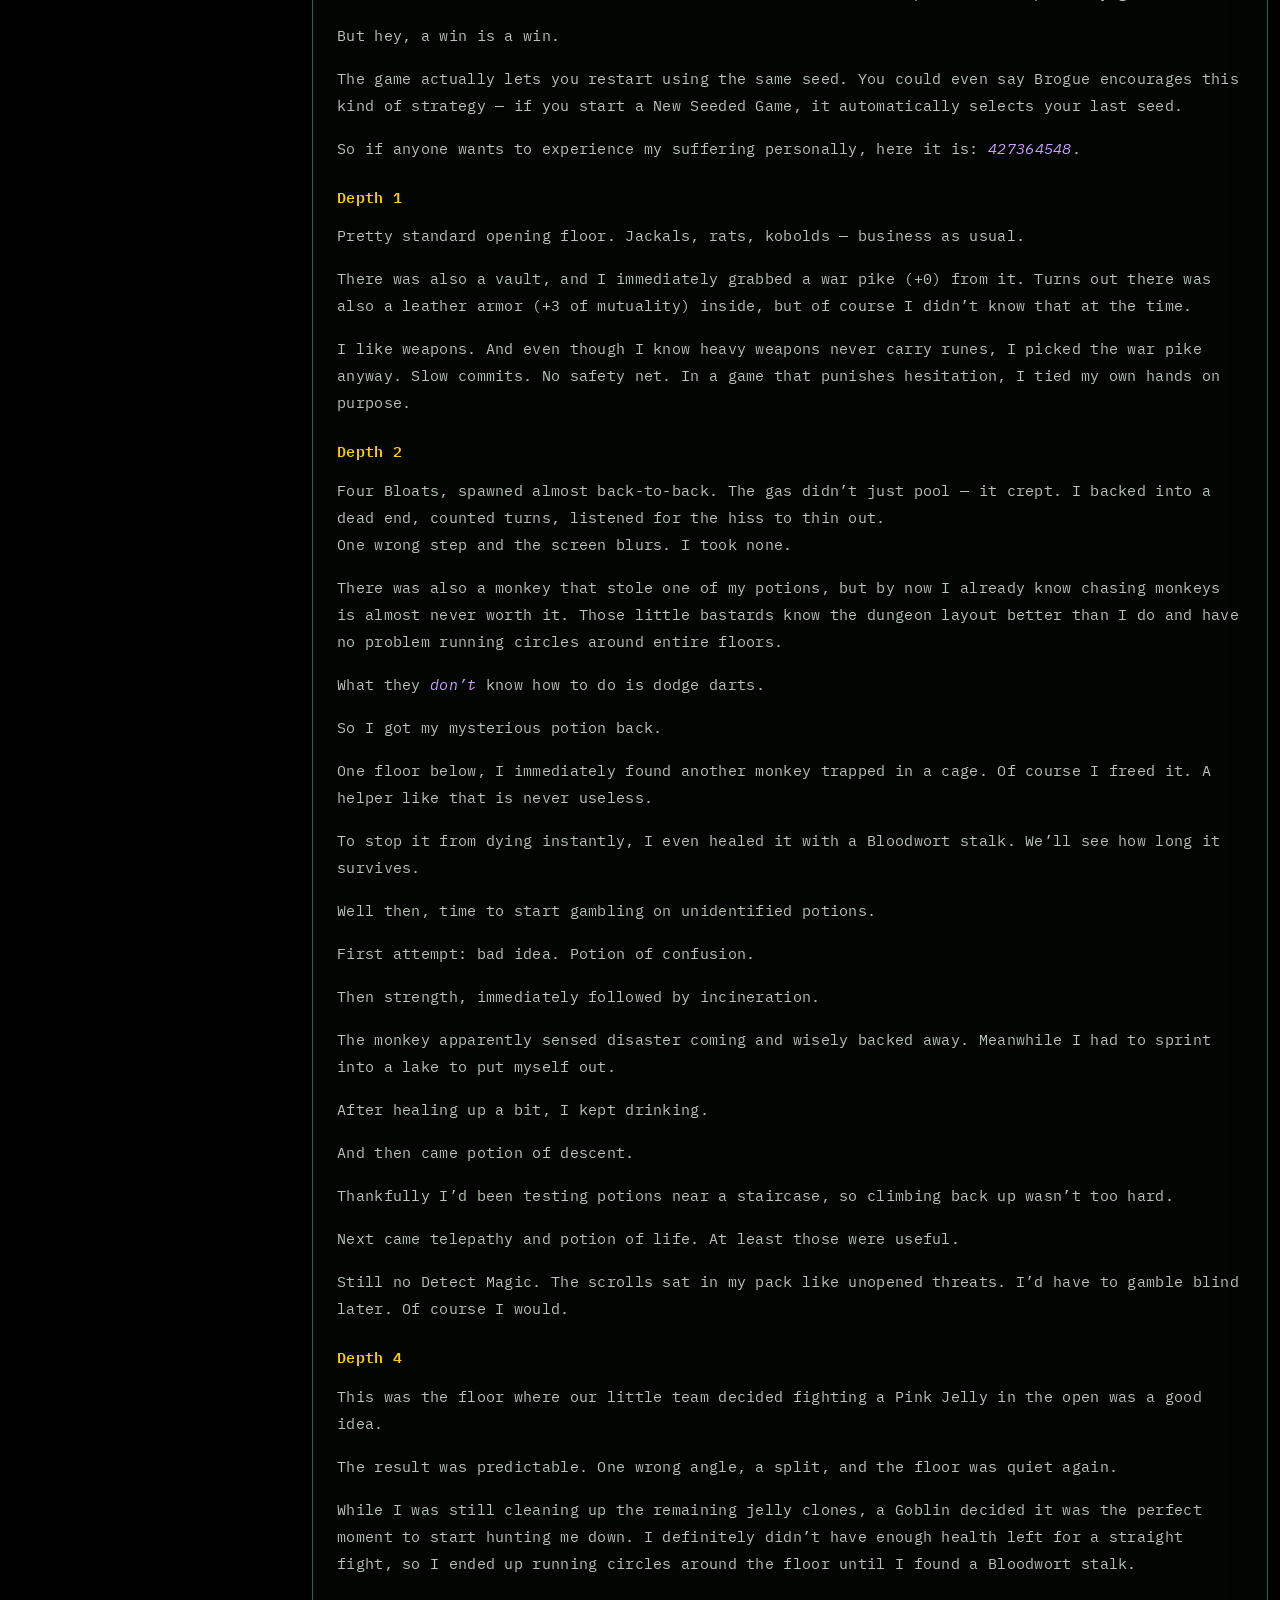
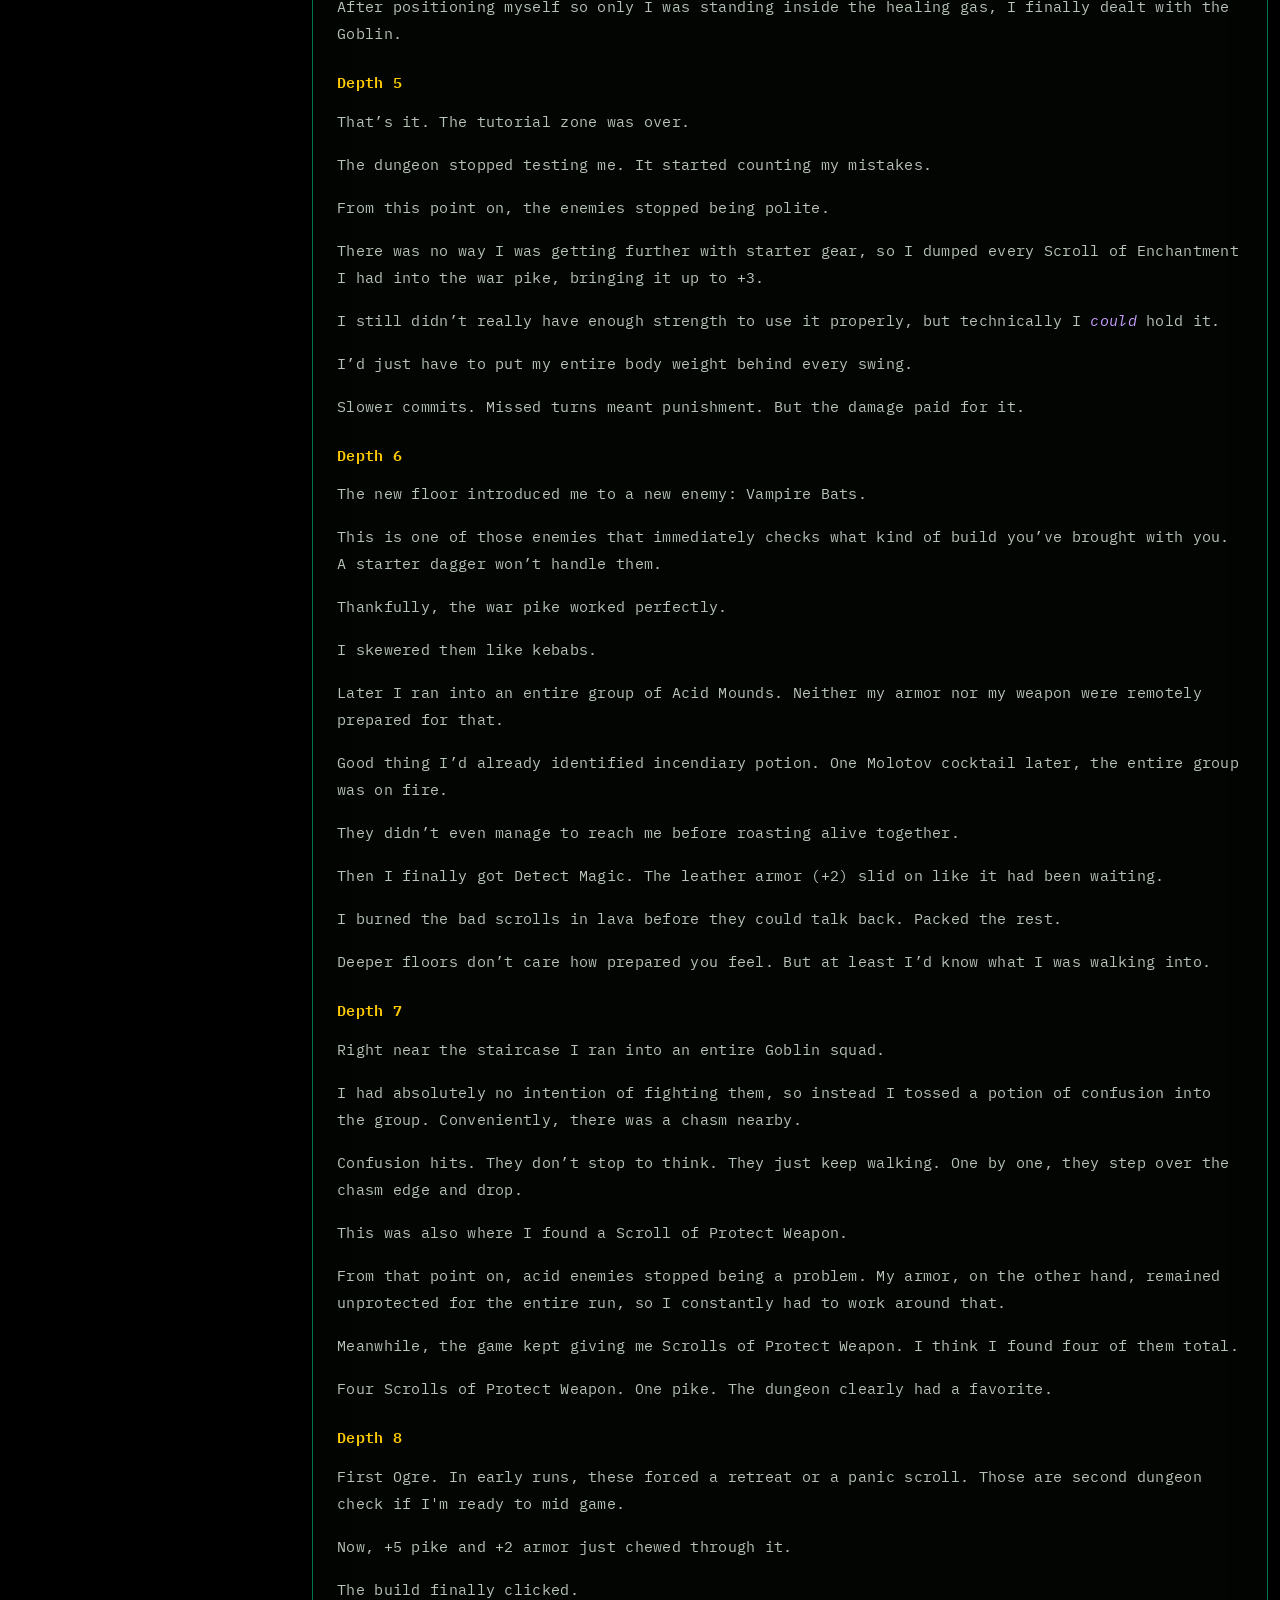
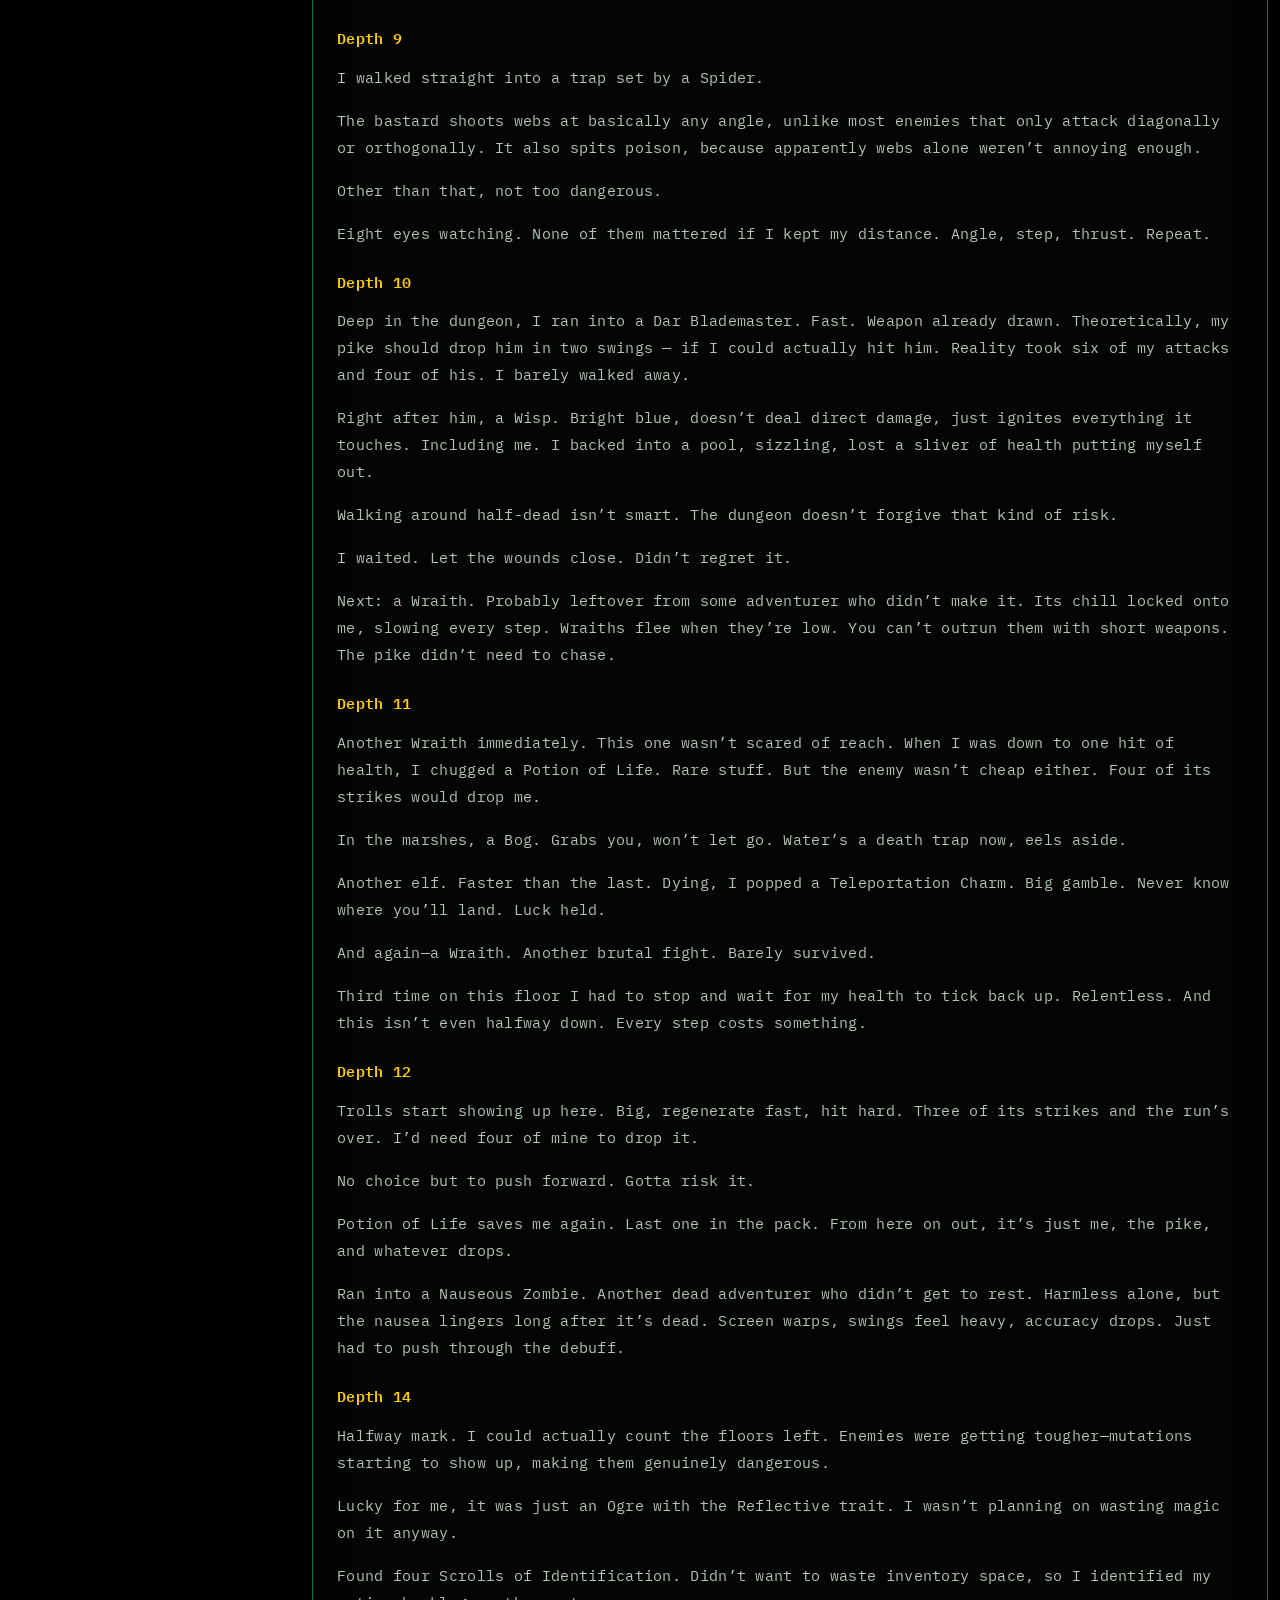
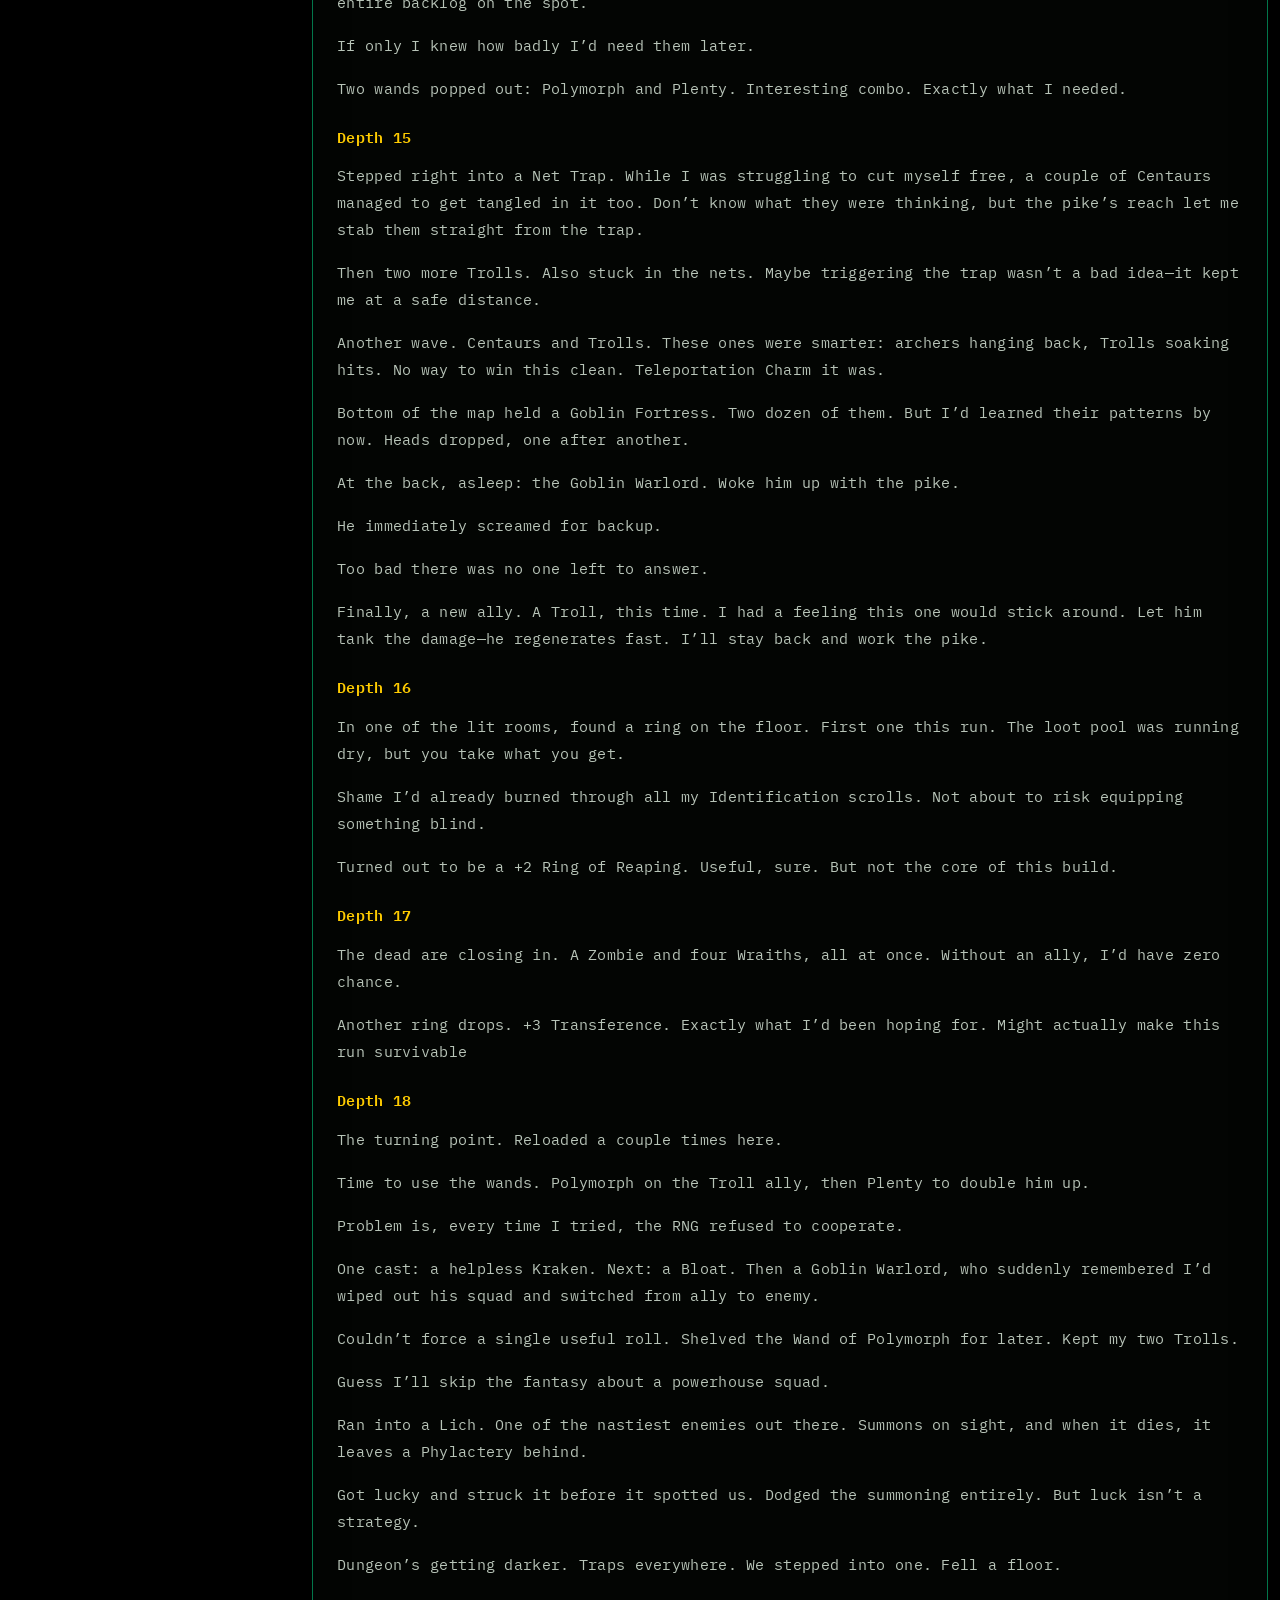
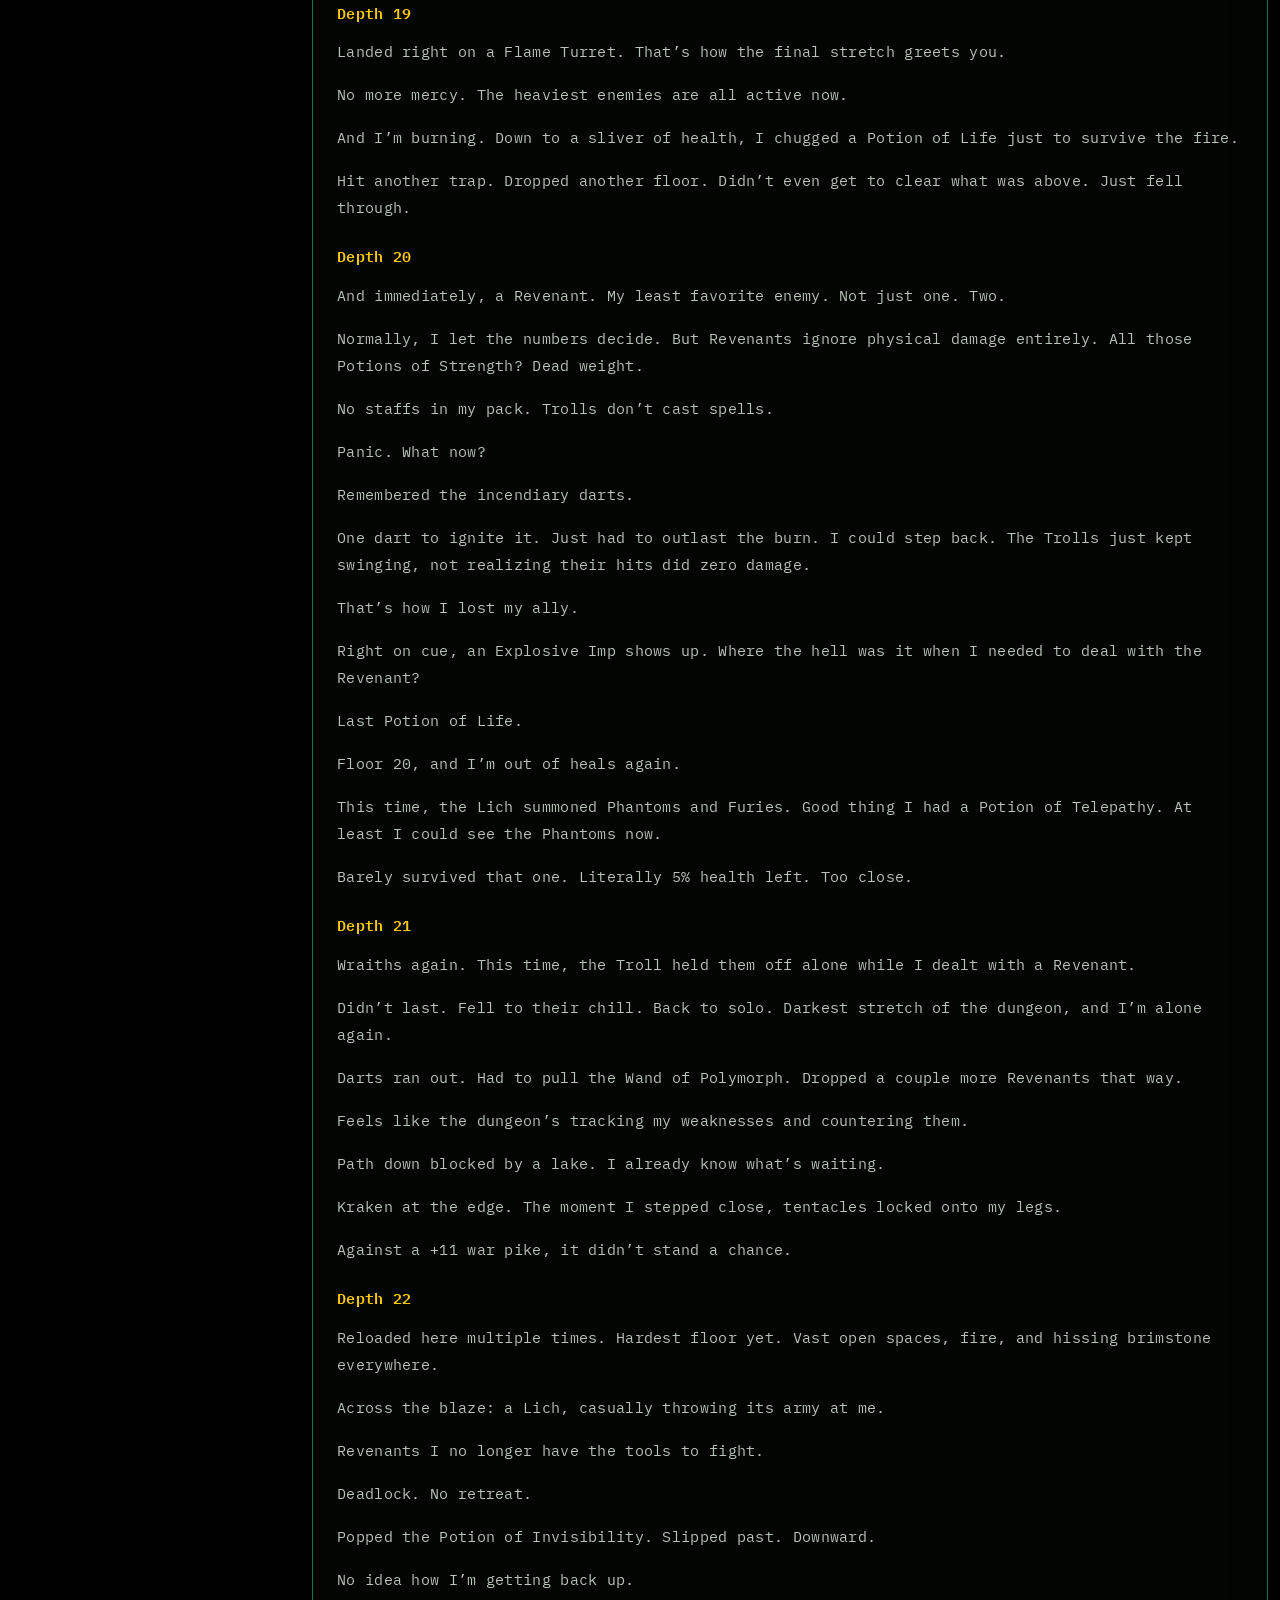
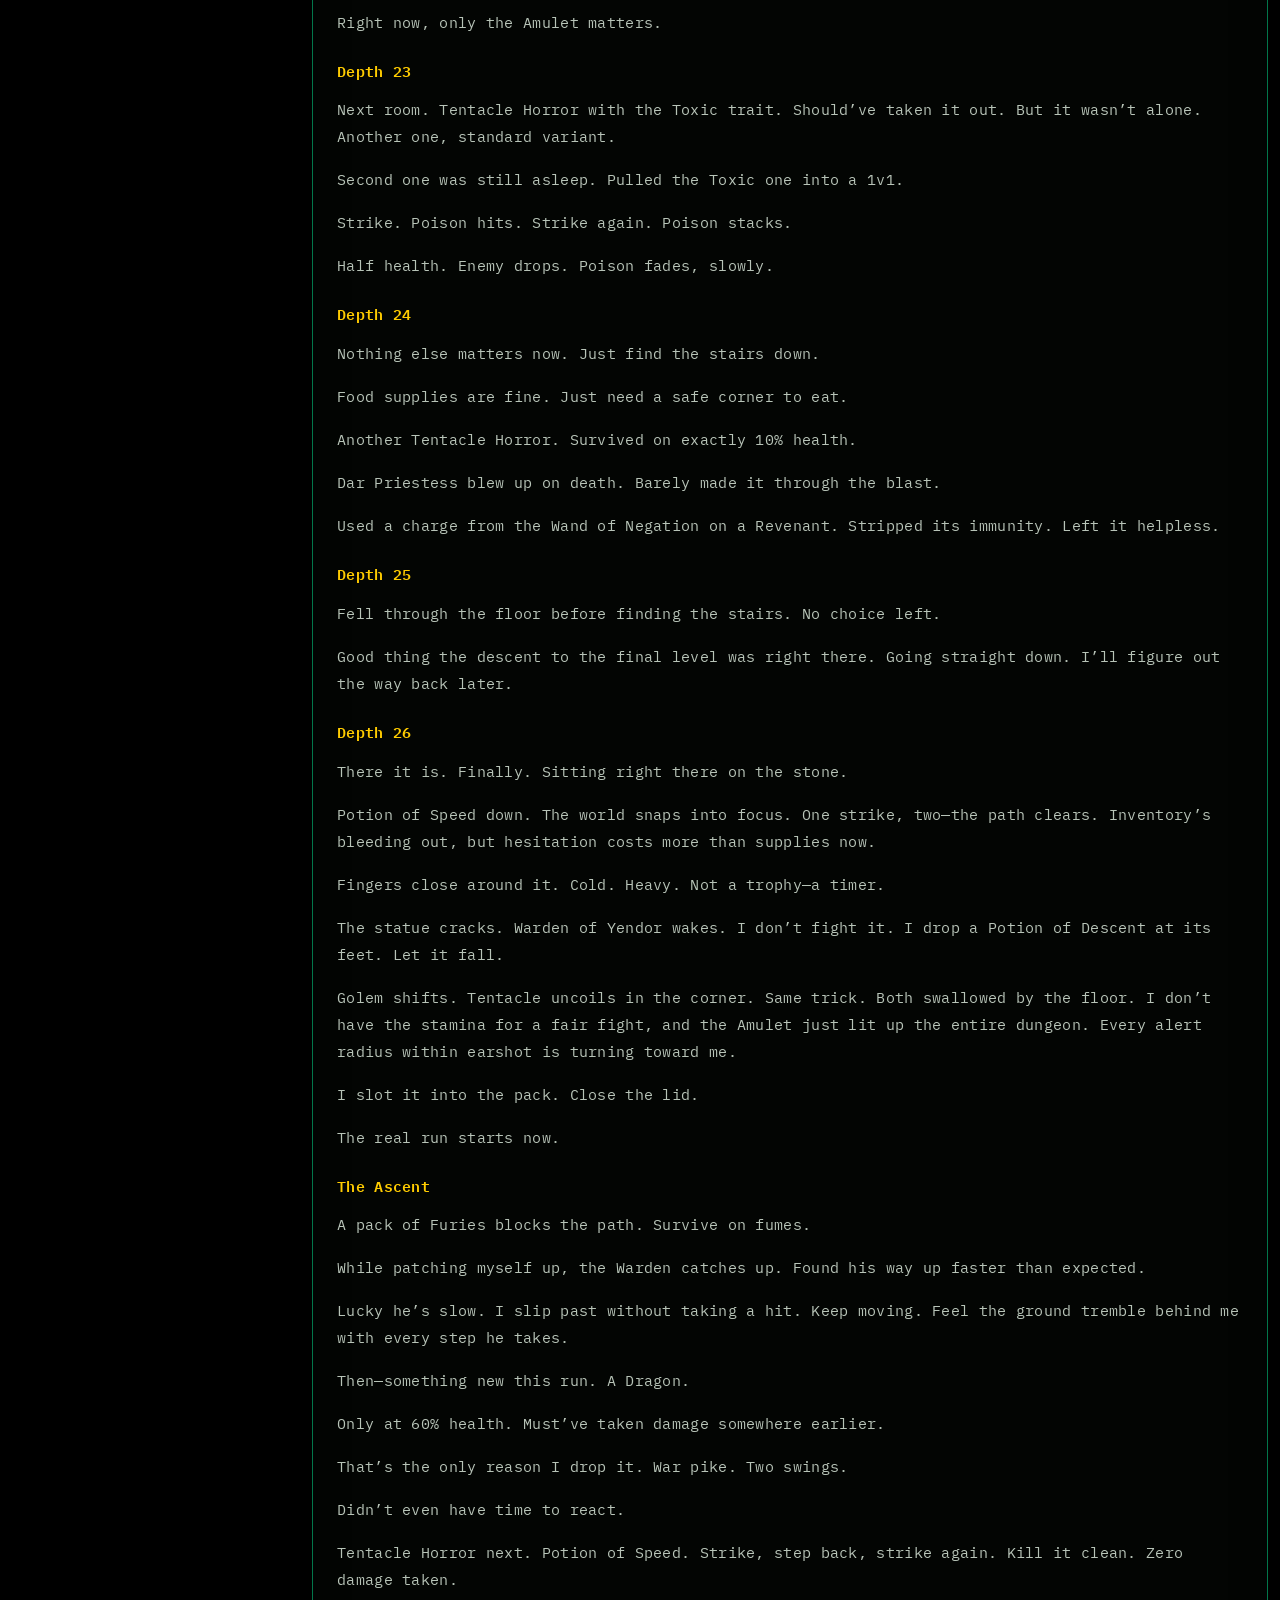
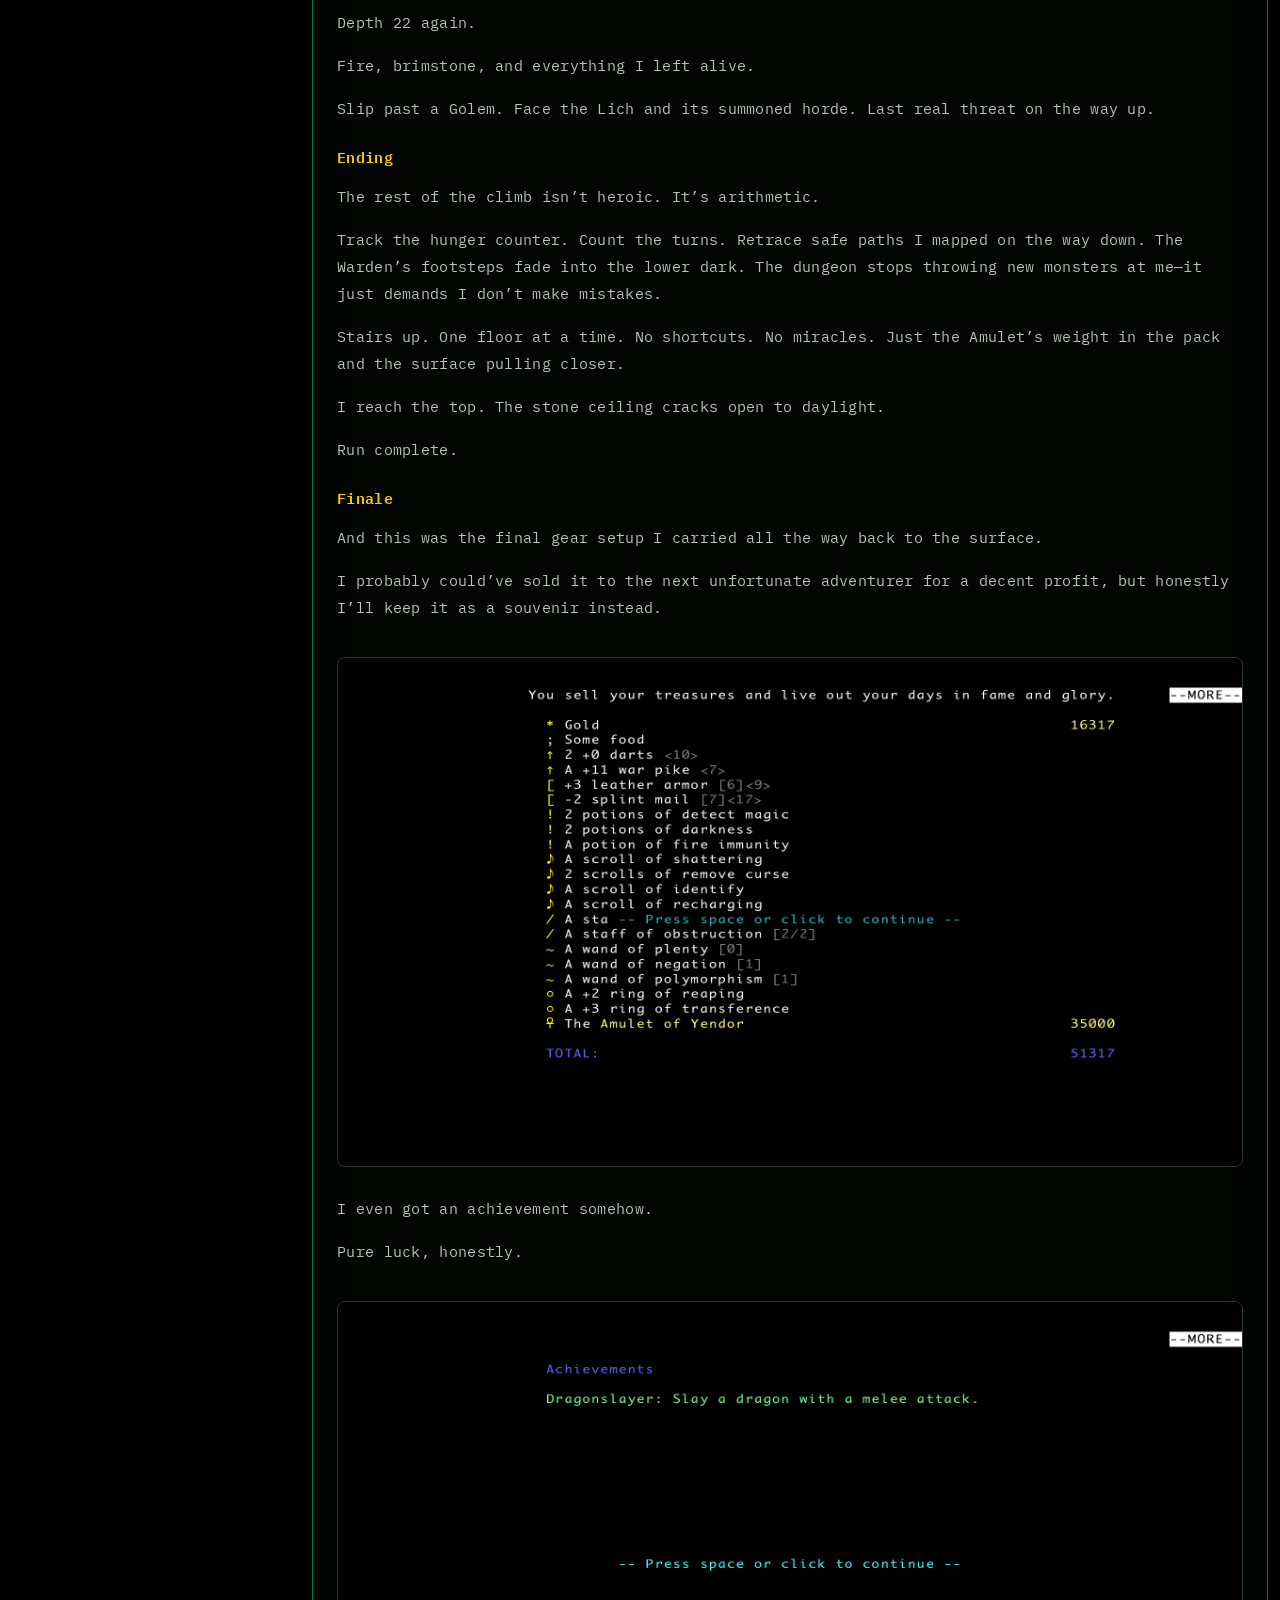
==== commit 71ae0eb7: "deploy: c962900839c39c33d4e21e14134e7e5d94572745" ====
--- a/games/brogue.html
+++ b/games/brogue.html
@@ -1242,7 +1242,9 @@
       <nav class="sidebar-other-games">
         <div class="other-games-label">~ other ~</div>
         <ul>
-
+<li><a href="hydra-slayer.html" class="nav-game-link"><span class="nav-game-title">Hydra Slayer</span><span class="nav-game-hours">18h</span></a></li>
+<li><a href="jupiter-hell-classic.html" class="nav-game-link"><span class="nav-game-title">Jupiter Hell Classic</span><span class="nav-game-hours">18h</span></a></li>
+<li><a href="the-ground-gives-way.html" class="nav-game-link"><span class="nav-game-title">The Ground Gives Way</span><span class="nav-game-hours">31h</span></a></li>
         </ul>
       </nav>
       <div class="sidebar-footer">
@@ -1274,8 +1276,8 @@
 <tbody>
 <tr><td class="stat-metric">First win after (with save scumming)</td><td class="stat-value val-normal">14 hours</td></tr>
 <tr><td class="stat-metric">Total deaths</td><td class="stat-value val-normal">211</td></tr>
-<tr><td class="stat-metric">Deepest floor reached</td><td class="stat-value val-normal">Depth 28</td></tr>
 <tr><td class="stat-metric">First win date</td><td class="stat-value val-normal">2026-05-23</td></tr>
+<tr><td class="stat-metric">Single success run</td><td class="stat-value val-normal">2 hours</td></tr>
 </tbody>
 </table>
         </div>
